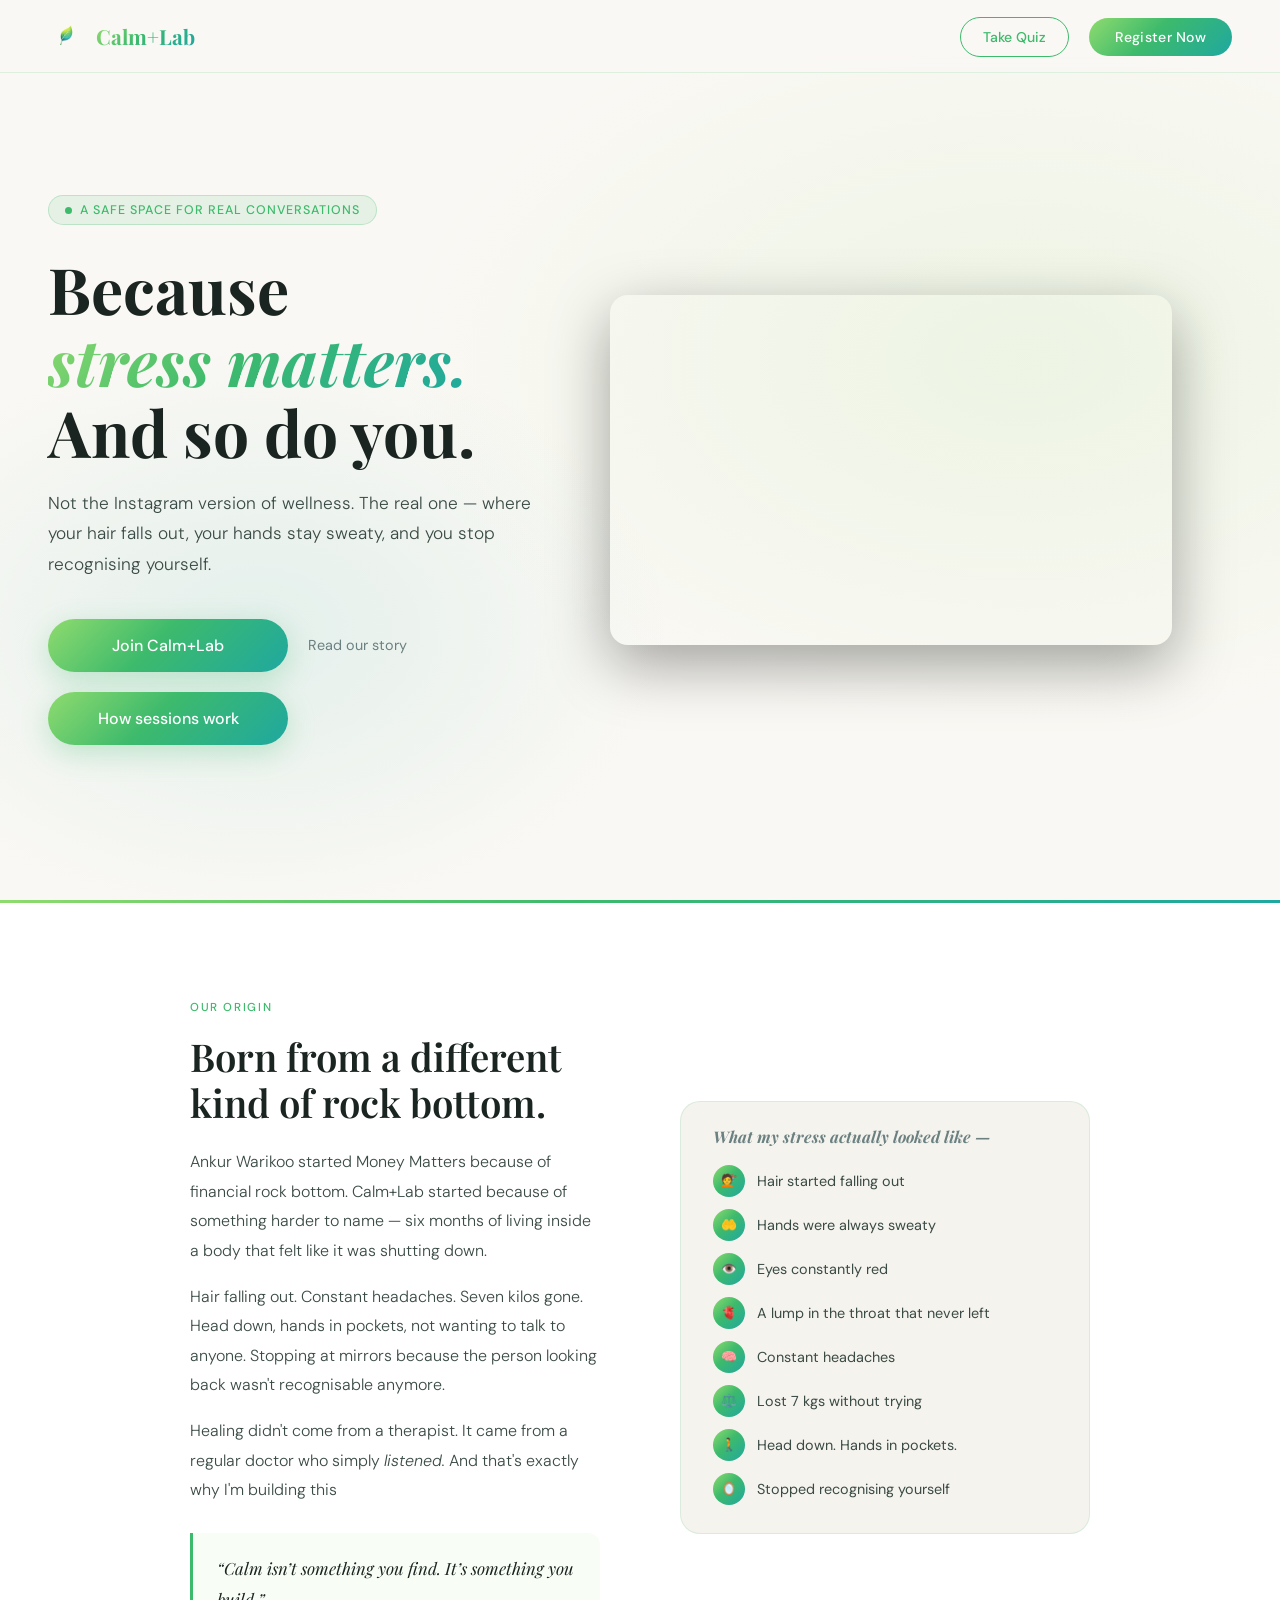
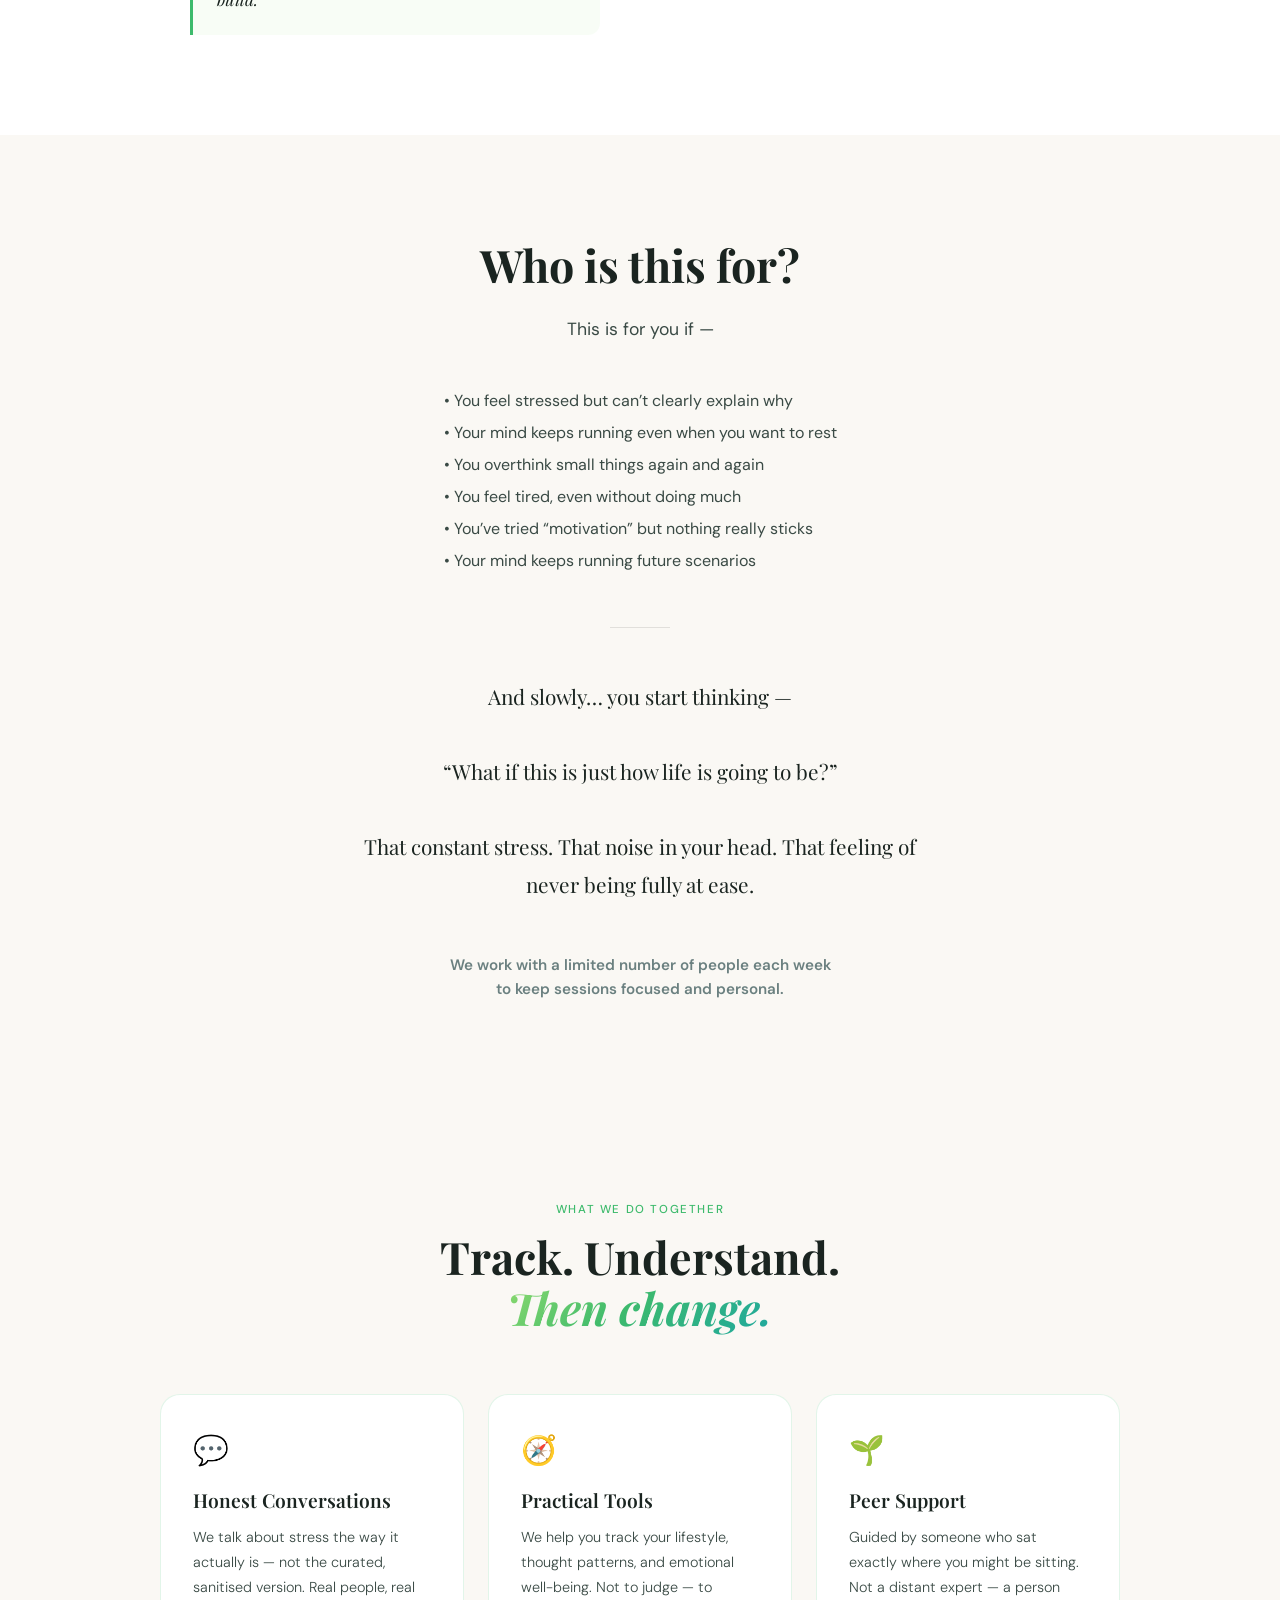
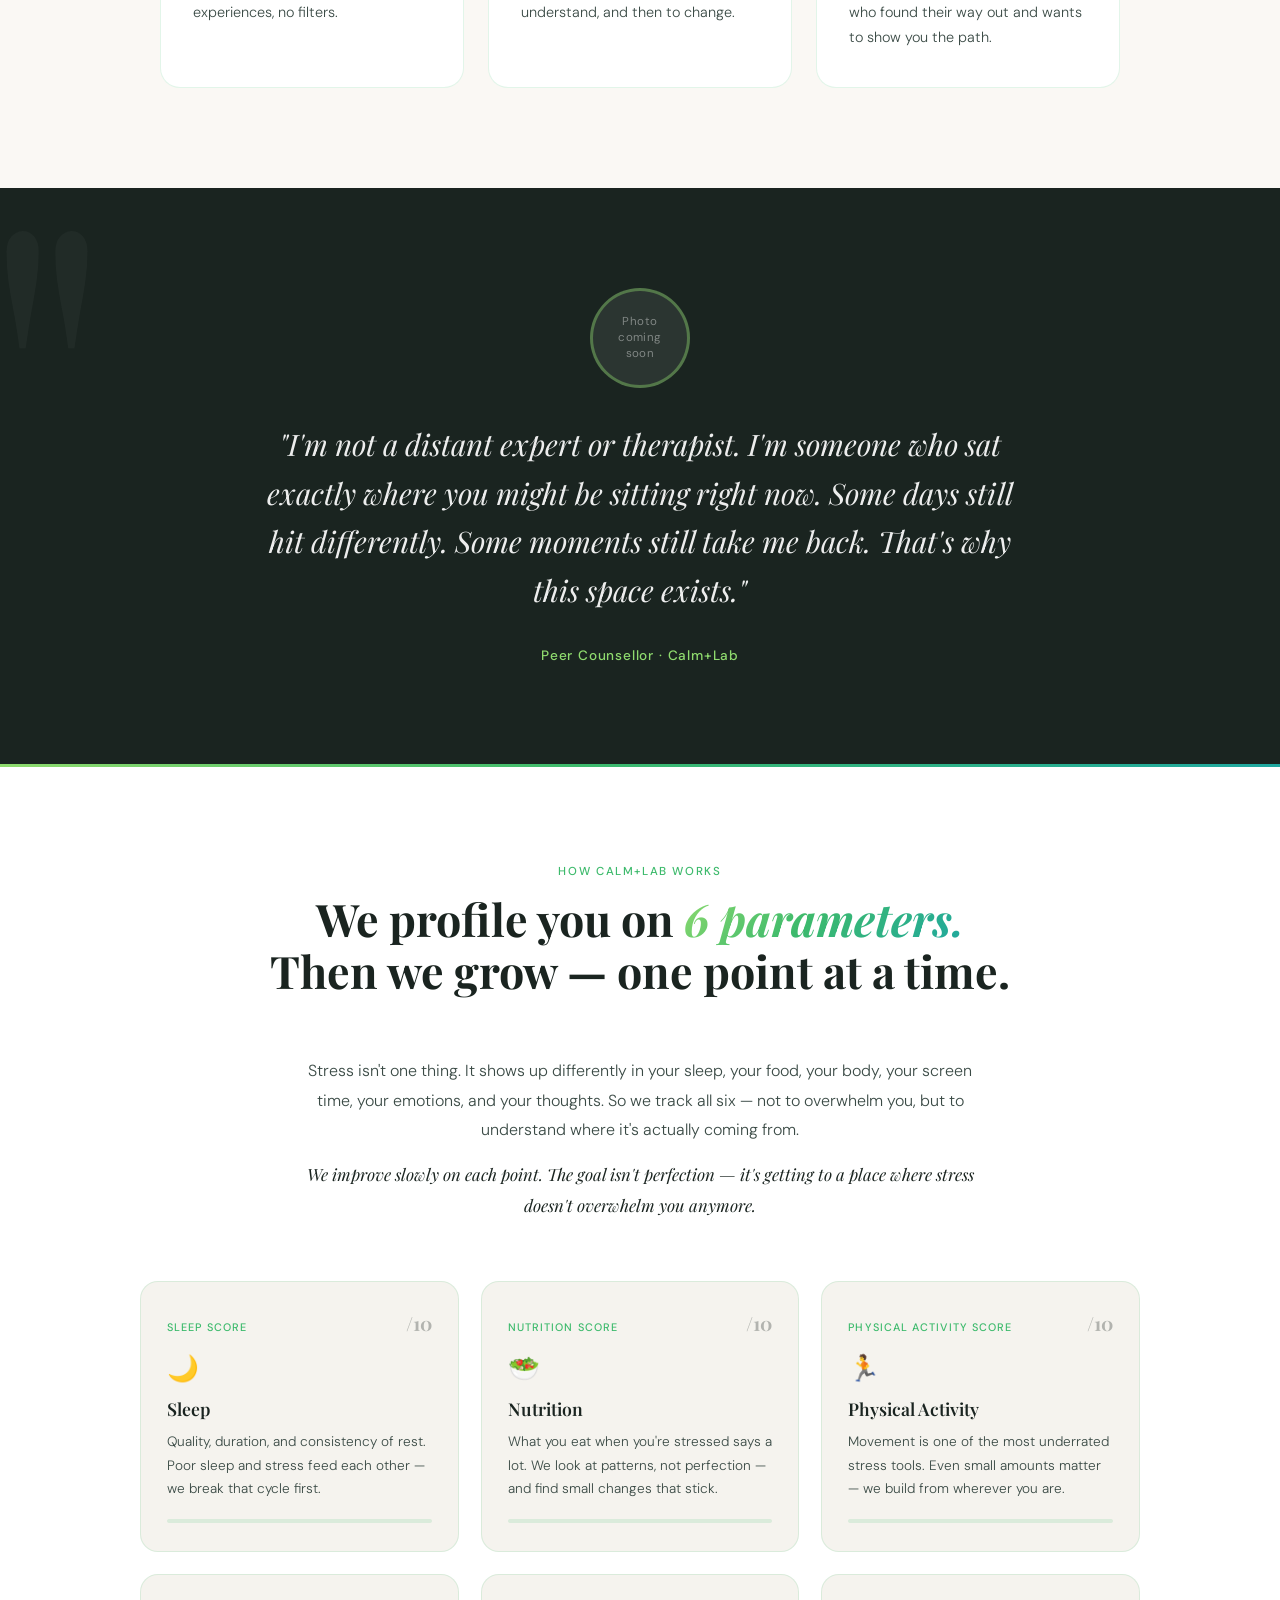
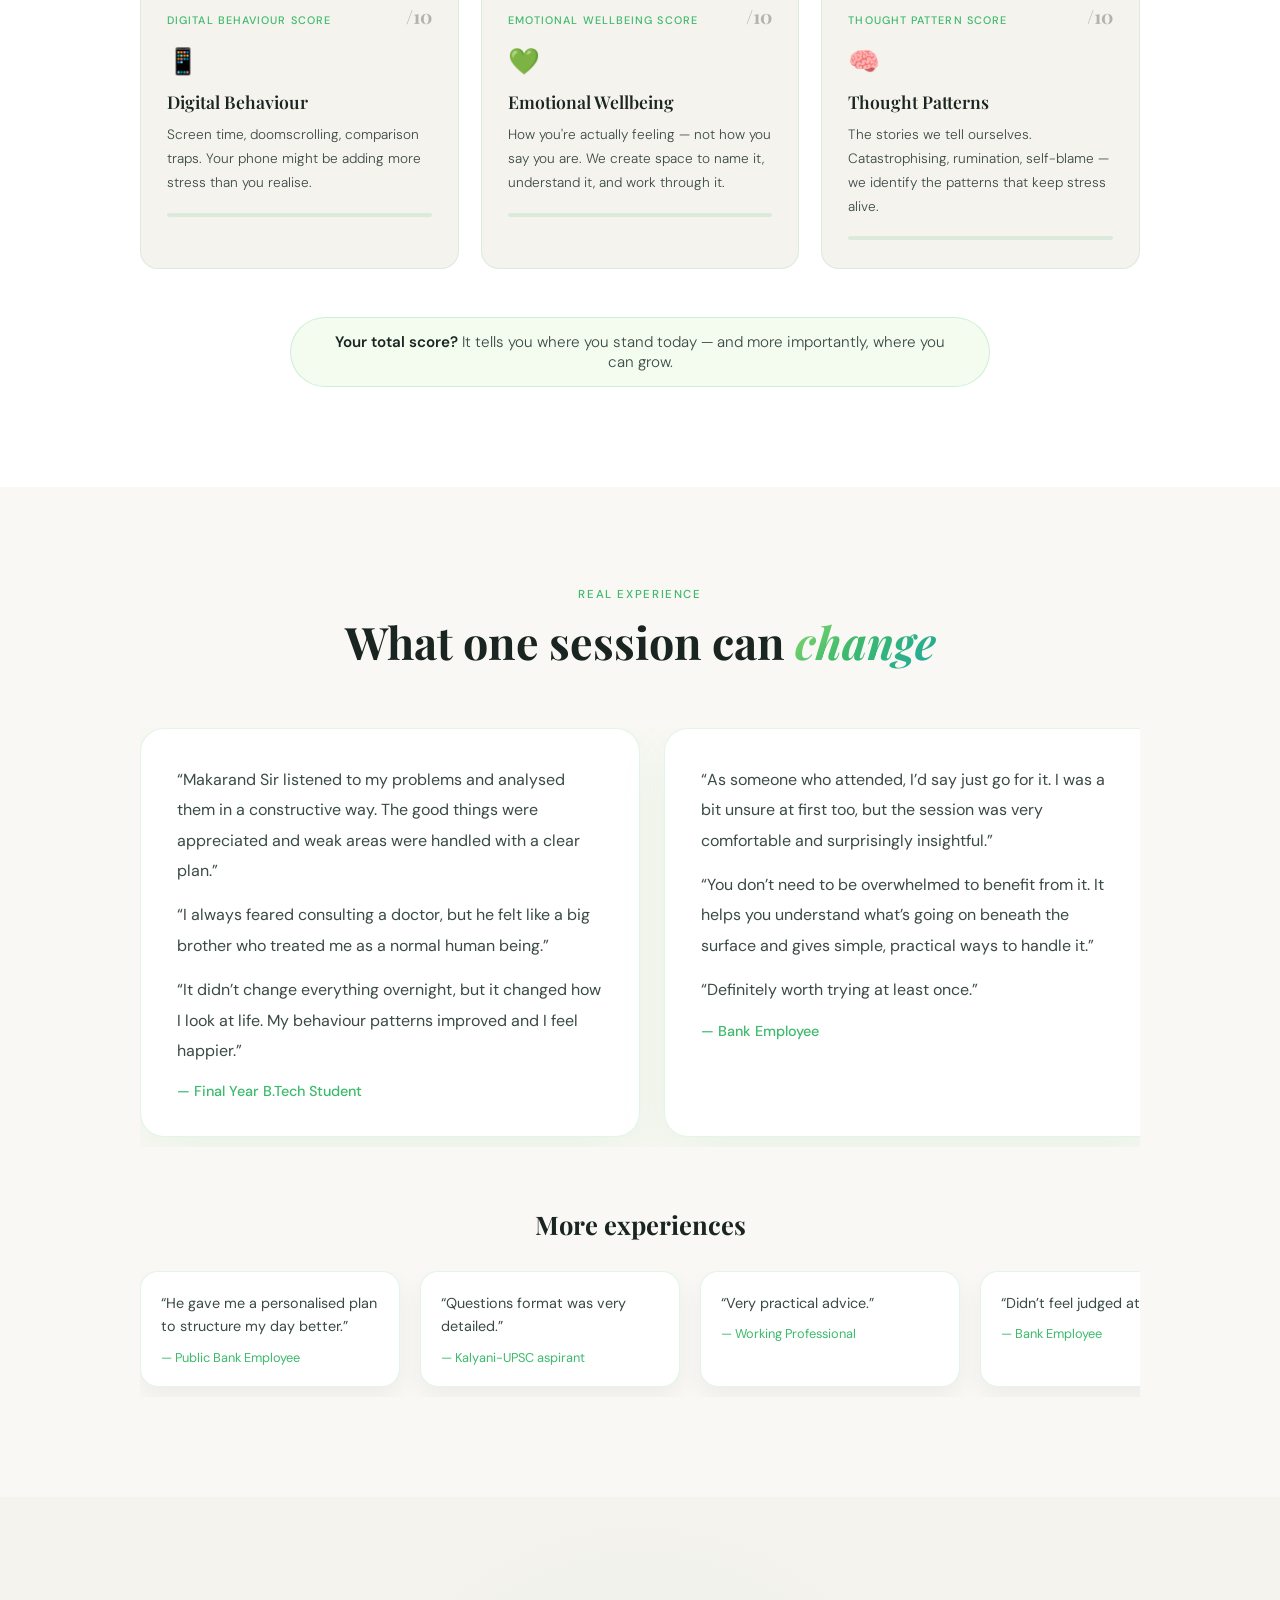
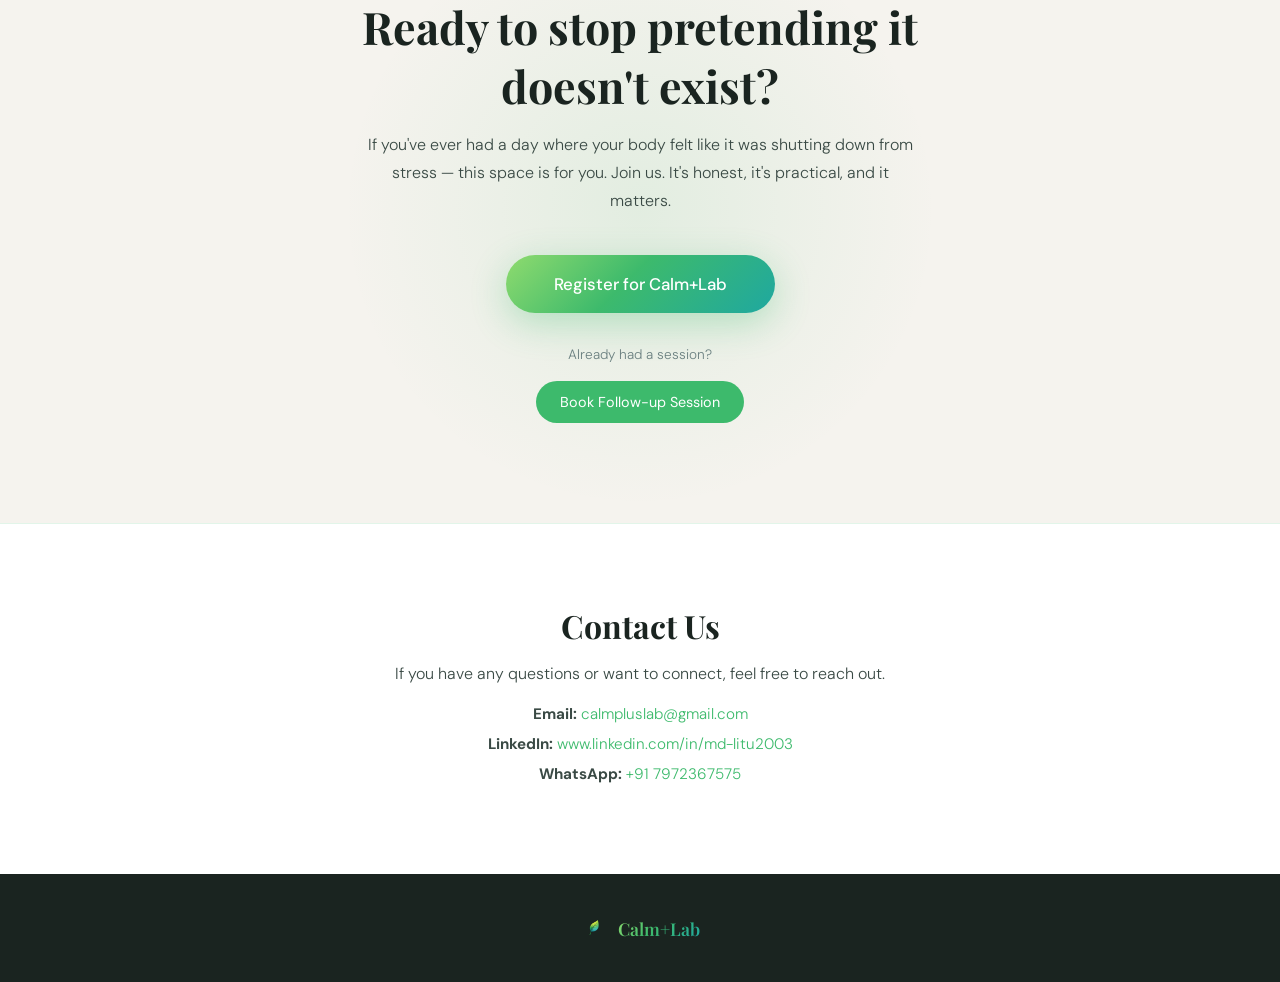
==== index.html @ 79902b3e "Update index.html added new video" ====
<!DOCTYPE html>
<html lang="en">
<head>
<meta charset="UTF-8">
<meta name="viewport" content="width=device-width, initial-scale=1.0">
<title>Calm+Lab</title>
<link href="https://fonts.googleapis.com/css2?family=Playfair+Display:ital,wght@0,400;0,600;0,700;1,400;1,600&family=DM+Sans:wght@300;400;500&display=swap" rel="stylesheet">
<style>
  :root {
    --green-light: #8fdb6e;
    --green-mid: #3dba6c;
    --teal: #1fa8a0;
    --teal-dark: #107a74;
    --leaf-gradient: linear-gradient(135deg, #8fdb6e 0%, #3dba6c 45%, #1fa8a0 100%);
    --cream: #faf8f4;
    --warm-white: #f5f3ee;
    --text-dark: #1a2420;
    --text-body: #3a4a45;
    --text-muted: #6b8080;
    --border: rgba(61,186,108,0.15);
  }

  * { margin: 0; padding: 0; box-sizing: border-box; }

  html { scroll-behavior: smooth; }

  body {
    font-family: 'DM Sans', sans-serif;
    background: var(--cream);
    color: var(--text-dark);
    overflow-x: hidden;
  }

  /* ── NAV ── */
  nav {
    position: fixed; top: 0; left: 0; right: 0; z-index: 100;
    display: flex; align-items: center; justify-content: space-between;
    padding: 18px 48px;
    background: rgba(250,248,244,0.88);
    backdrop-filter: blur(14px);
    border-bottom: 1px solid var(--border);
  }

  .nav-logo {
    display: flex; align-items: center; gap: 12px;
    text-decoration: none;
  }

  .nav-logo img {
    width: 36px; height: 36px; object-fit: contain;
  }

  .nav-logo-text {
    display: flex; flex-direction: column; line-height: 1;
  }

  .nav-logo-text .brand {
    font-family: 'Playfair Display', serif;
    font-size: 1.3rem; font-weight: 700;
    background: var(--leaf-gradient);
    -webkit-background-clip: text;
    -webkit-text-fill-color: transparent;
    background-clip: text;
  }

  .nav-logo-text .sub {
    font-size: 0.62rem; font-weight: 400;
    color: var(--text-muted);
    letter-spacing: 0.12em;
    text-transform: uppercase;
    margin-top: 2px;
  }

  .nav-register {
    background: var(--leaf-gradient);
    color: #fff;
    border: none; cursor: pointer;
    padding: 10px 26px;
    border-radius: 50px;
    font-family: 'DM Sans', sans-serif;
    font-size: 0.88rem; font-weight: 500;
    letter-spacing: 0.02em;
    transition: opacity 0.2s, transform 0.2s;
    text-decoration: none;
  }
  .nav-register:hover { opacity: 0.88; transform: translateY(-1px); }

  /* ── HERO ── */
  .hero {
    min-height: 100vh;
    display: flex; align-items: center;
    padding: 120px 48px 80px;
    position: relative;
    overflow: hidden;
  }

  /* HERO LAYOUT */
.hero {
  display: flex;
  align-items: center;
  justify-content: space-between;
}

/* LEFT SIDE (existing text) */
.hero-content {
  max-width: 640px;
  z-index: 1;
}

/* RIGHT SIDE VIDEO */
.hero-video{
  position: relative;
  z-index: 1;

  width: 620px;      /* increase video size */
  height: 350px;

  margin-right: 60px; /* pushes it slightly left */

  border-radius: 18px;
  overflow: hidden;
  box-shadow: 0 20px 60px rgba(0,0,0,0.35);
}

.hero-video iframe{
  width: 100%;
  height: 100%;
  border: none;
}

  .hero-bg {
    position: absolute; inset: 0; z-index: 0;
    background: radial-gradient(ellipse 70% 60% at 80% 40%, rgba(143,219,110,0.12) 0%, transparent 70%),
                radial-gradient(ellipse 50% 50% at 20% 70%, rgba(31,168,160,0.10) 0%, transparent 65%);
  }

  .hero-leaf-bg {
    position: absolute; right: -60px; top: 50%;
    transform: translateY(-50%);
    width: 520px; height: 520px;
    opacity: 0.07;
    pointer-events: none;
    z-index: 0;
  }

  .hero-content {
    position: relative; z-index: 1;
    max-width: 640px;
  }

  .hero-tag {
    display: inline-flex; align-items: center; gap: 8px;
    background: rgba(61,186,108,0.1);
    border: 1px solid rgba(61,186,108,0.25);
    border-radius: 50px;
    padding: 6px 16px;
    font-size: 0.78rem; font-weight: 500;
    color: var(--green-mid);
    letter-spacing: 0.08em;
    text-transform: uppercase;
    margin-bottom: 28px;
    animation: fadeUp 0.7s ease both;
  }

  .hero-tag-dot {
    width: 7px; height: 7px;
    background: var(--green-mid);
    border-radius: 50%;
    animation: pulse 2s ease infinite;
  }

  @keyframes pulse {
    0%,100% { transform: scale(1); opacity: 1; }
    50% { transform: scale(1.5); opacity: 0.5; }
  }

  .hero h1 {
    font-family: 'Playfair Display', serif;
    font-size: clamp(2.6rem, 5vw, 4rem);
    font-weight: 700;
    line-height: 1.12;
    color: var(--text-dark);
    animation: fadeUp 0.7s 0.1s ease both;
  }

  .hero h1 em {
    font-style: italic;
    background: var(--leaf-gradient);
    -webkit-background-clip: text;
    -webkit-text-fill-color: transparent;
    background-clip: text;
  }

  .hero-sub {
    margin-top: 20px;
    font-size: 1.08rem;
    line-height: 1.75;
    color: var(--text-body);
    font-weight: 300;
    max-width: 520px;
    animation: fadeUp 0.7s 0.2s ease both;
  }

  .hero-actions {
    margin-top: 40px;
    display: flex; align-items: center; gap: 20px;
    flex-wrap: wrap;
    animation: fadeUp 0.7s 0.3s ease both;
  }

  
  .btn-primary {
  background: var(--leaf-gradient);
  color: #fff;
  border: none;
  cursor: pointer;

  padding: 16px 36px;
  border-radius: 50px;

  font-family: 'DM Sans', sans-serif;
  font-size: 1rem;
  font-weight: 500;

  min-width: 240px;   /* 🔥 makes both buttons same size */

  display: inline-flex;
  align-items: center;
  justify-content: center;

  text-decoration: none;

  box-shadow: 0 8px 28px rgba(61,186,108,0.28);
  transition: all 0.25s ease;
}

.btn-primary:hover {
  transform: translateY(-2px);
  box-shadow: 0 12px 32px rgba(61,186,108,0.35);
}

  .btn-ghost {
    color: var(--text-muted);
    font-size: 0.9rem; font-weight: 400;
    display: flex; align-items: center; gap: 6px;
    cursor: pointer; text-decoration: none;
    transition: color 0.2s;
  }
  .btn-ghost:hover { color: var(--green-mid); }
  .btn-ghost svg { width: 16px; height: 16px; }

  @keyframes fadeUp {
    from { opacity: 0; transform: translateY(22px); }
    to   { opacity: 1; transform: translateY(0); }
  }

  /* ── STORY ── */
  .story {
    padding: 100px 48px;
    background: #fff;
    position: relative;
    overflow: hidden;
  }

  .story::before {
    content: '';
    position: absolute; top: 0; left: 0; right: 0;
    height: 3px;
    background: var(--leaf-gradient);
  }

  .story-inner {
    max-width: 900px; margin: 0 auto;
    display: grid; grid-template-columns: 1fr 1fr; gap: 80px;
    align-items: center;
  }

  .story-text .section-label {
    font-size: 0.72rem; font-weight: 500;
    color: var(--green-mid);
    letter-spacing: 0.14em;
    text-transform: uppercase;
    margin-bottom: 18px;
  }

  .story-text h2 {
    font-family: 'Playfair Display', serif;
    font-size: clamp(1.9rem, 3vw, 2.6rem);
    font-weight: 600;
    line-height: 1.2;
    color: var(--text-dark);
    margin-bottom: 22px;
  }

  .story-text p {
    font-size: 1rem; line-height: 1.85;
    color: var(--text-body); font-weight: 300;
    margin-bottom: 16px;
  }

  .story-quote {
    border-left: 3px solid var(--green-mid);
    padding: 20px 24px;
    background: rgba(143,219,110,0.06);
    border-radius: 0 12px 12px 0;
    margin-top: 28px;
  }

  .story-quote p {
    font-family: 'Playfair Display', serif;
    font-style: italic;
    font-size: 1.05rem;
    color: var(--text-dark);
    margin: 0;
  }

  /* ── SYMPTOMS ── */
  .symptoms {
    padding: 24px 32px 28px;
    background: var(--warm-white);
    border-radius: 20px;
    border: 1px solid var(--border);
  }

  .symptoms h3 {
    font-family: 'Playfair Display', serif;
    font-size: 1rem; font-style: italic;
    color: var(--text-muted);
    margin-bottom: 18px;
  }

  .symptom-list {
    display: flex; flex-direction: column; gap: 12px;
  }

  .symptom-item {
    display: flex; align-items: center; gap: 12px;
    font-size: 0.9rem; color: var(--text-body);
    font-weight: 400;
  }

  .symptom-icon {
    width: 32px; height: 32px; border-radius: 50%;
    background: var(--leaf-gradient);
    display: flex; align-items: center; justify-content: center;
    font-size: 0.8rem; flex-shrink: 0;
  }

  /* ── WHAT WE DO ── */
  .what-we-do {
    padding: 100px 48px;
    background: var(--cream);
  }

  .section-header {
    text-align: center; margin-bottom: 60px;
  }

  .section-header .section-label {
    font-size: 0.72rem; font-weight: 500;
    color: var(--green-mid);
    letter-spacing: 0.14em;
    text-transform: uppercase;
    display: block;
    margin-bottom: 14px;
  }

  .section-header h2 {
    font-family: 'Playfair Display', serif;
    font-size: clamp(2rem, 3.5vw, 2.8rem);
    font-weight: 700;
    line-height: 1.15;
    color: var(--text-dark);
  }

  .section-header h2 em {
    font-style: italic;
    background: var(--leaf-gradient);
    -webkit-background-clip: text;
    -webkit-text-fill-color: transparent;
    background-clip: text;
  }

  .cards {
    display: grid; grid-template-columns: repeat(3,1fr); gap: 24px;
    max-width: 960px; margin: 0 auto;
  }

  .card {
    background: #fff;
    border-radius: 20px;
    padding: 36px 32px;
    border: 1px solid var(--border);
    position: relative;
    overflow: hidden;
    transition: transform 0.25s, box-shadow 0.25s;
  }

  .card:hover {
    transform: translateY(-6px);
    box-shadow: 0 20px 50px rgba(61,186,108,0.12);
  }

  .card::after {
    content: '';
    position: absolute; bottom: 0; left: 0; right: 0;
    height: 3px;
    background: var(--leaf-gradient);
    transform: scaleX(0);
    transition: transform 0.3s;
    transform-origin: left;
  }
  .card:hover::after { transform: scaleX(1); }

  .card-icon {
    font-size: 1.8rem; margin-bottom: 18px;
  }

  .card h3 {
    font-family: 'Playfair Display', serif;
    font-size: 1.2rem; font-weight: 600;
    color: var(--text-dark);
    margin-bottom: 12px;
  }

  .card p {
    font-size: 0.9rem; line-height: 1.75;
    color: var(--text-body); font-weight: 300;
  }

  /* ── FROM THE FOUNDER ── */
  .founder {
    padding: 100px 48px;
    background: var(--text-dark);
    color: #fff;
    position: relative;
    overflow: hidden;
  }

  .founder::before {
    content: '"';
    position: absolute;
    font-family: 'Playfair Display', serif;
    font-size: 28rem; line-height: 1;
    color: rgba(255,255,255,0.03);
    top: -40px; left: -20px;
    pointer-events: none;
  }

  .founder-inner {
    max-width: 780px; margin: 0 auto;
    text-align: center; position: relative; z-index: 1;
  }

  /* Placeholder for founder photo */
  .founder-photo-placeholder {
    width: 100px; height: 100px;
    border-radius: 50%;
    background: rgba(255,255,255,0.08);
    border: 3px solid rgba(143,219,110,0.4);
    margin: 0 auto 32px;
    display: flex; align-items: center; justify-content: center;
    font-size: 0.72rem; color: rgba(255,255,255,0.4);
    text-align: center; line-height: 1.4;
    letter-spacing: 0.04em;
  }

  .founder blockquote {
    font-family: 'Playfair Display', serif;
    font-size: clamp(1.3rem, 2.5vw, 1.85rem);
    font-style: italic;
    line-height: 1.65;
    color: rgba(255,255,255,0.92);
    margin-bottom: 32px;
  }

  .founder-name {
    font-size: 0.85rem; font-weight: 500;
    color: var(--green-light);
    letter-spacing: 0.06em;
  }

  .founder-role {
    font-size: 0.78rem; color: rgba(255,255,255,0.45);
    margin-top: 4px;
  }

  

  /* ── REGISTER ── */
  .register {
    padding: 100px 48px;
    background: var(--warm-white);
    text-align: center;
    position: relative;
    overflow: hidden;
  }

  .register-glow {
    position: absolute; top: 50%; left: 50%;
    transform: translate(-50%,-50%);
    width: 600px; height: 600px;
    border-radius: 50%;
    background: radial-gradient(ellipse, rgba(61,186,108,0.10) 0%, transparent 70%);
    pointer-events: none;
  }

  .register-inner {
    position: relative; z-index: 1;
    max-width: 560px; margin: 0 auto;
  }

  .register h2 {
    font-family: 'Playfair Display', serif;
    font-size: clamp(2rem, 3.5vw, 2.8rem);
    font-weight: 700;
    color: var(--text-dark);
    margin-bottom: 16px;
  }

  .register p {
    font-size: 1rem; color: var(--text-body);
    font-weight: 300; line-height: 1.75;
    margin-bottom: 40px;
  }

  .register-btn {
    display: inline-flex; align-items: center; gap: 10px;
    background: var(--leaf-gradient);
    color: #fff; border: none; cursor: pointer;
    padding: 18px 48px; border-radius: 50px;
    font-family: 'DM Sans', sans-serif;
    font-size: 1.05rem; font-weight: 500;
    box-shadow: 0 10px 36px rgba(61,186,108,0.32);
    transition: all 0.25s;
    text-decoration: none;
  }
  .register-btn:hover { transform: translateY(-3px); box-shadow: 0 18px 48px rgba(61,186,108,0.42); }

  .register-note {
    margin-top: 20px;
    font-size: 0.8rem; color: var(--text-muted);
  }

  /* ── FOOTER ── */
  footer {
    padding: 40px 48px;
    background: var(--text-dark);
    display: flex; align-items: center; justify-content: center;
    flex-wrap: wrap; gap: 16px;
  }

  .footer-logo {
    display: flex; align-items: center; gap: 10px;
  }

  .footer-logo img { width: 28px; height: 28px; object-fit: contain; }

  .footer-logo-text {
    font-family: 'Playfair Display', serif;
    font-size: 1.1rem; font-weight: 600;
    background: var(--leaf-gradient);
    -webkit-background-clip: text;
    -webkit-text-fill-color: transparent;
    background-clip: text;
  }

  footer p {
    font-size: 0.8rem; color: rgba(255,255,255,0.35);
  }

  /* ── SCROLL REVEAL ── */
  .reveal {
    opacity: 0; transform: translateY(30px);
    transition: opacity 0.7s ease, transform 0.7s ease;
  }
  .reveal.visible { opacity: 1; transform: translateY(0); }


  /* ── SIX PARAMETERS ── */
  .six-params {
    padding: 100px 48px;
    background: #fff;
    position: relative;
  }

  .six-params::before {
    content: '';
    position: absolute; top: 0; left: 0; right: 0;
    height: 3px;
    background: var(--leaf-gradient);
  }

  .params-intro {
    max-width: 700px; margin: 0 auto 60px;
    text-align: center;
  }

  .params-intro p {
    font-size: 1rem; line-height: 1.85;
    color: var(--text-body); font-weight: 300;
    margin-bottom: 14px;
  }

  .params-promise {
    font-family: 'Playfair Display', serif;
    font-style: italic;
    font-size: 1.05rem !important;
    color: var(--text-dark) !important;
    font-weight: 400 !important;
  }

  .params-grid {
    display: grid;
    grid-template-columns: repeat(3, 1fr);
    gap: 22px;
    max-width: 1000px; margin: 0 auto 48px;
  }

  .param-card {
    background: var(--warm-white);
    border-radius: 18px;
    padding: 28px 26px;
    border: 1px solid var(--border);
    position: relative;
    overflow: hidden;
    transition: transform 0.25s, box-shadow 0.25s;
    transition-delay: calc(var(--i) * 0.08s);
  }

  .param-card:hover {
    transform: translateY(-5px);
    box-shadow: 0 16px 44px rgba(61,186,108,0.13);
  }

  .param-score {
    display: flex; align-items: baseline; justify-content: space-between;
    margin-bottom: 16px;
  }

  .score-label {
    font-size: 0.68rem; font-weight: 500;
    color: var(--green-mid);
    letter-spacing: 0.1em;
    text-transform: uppercase;
  }

  .score-value {
    font-family: 'Playfair Display', serif;
    font-size: 1.2rem; font-weight: 700;
    color: var(--text-dark);
    opacity: 0.3;
  }

  .param-icon {
    font-size: 1.6rem; margin-bottom: 12px;
  }

  .param-card h3 {
    font-family: 'Playfair Display', serif;
    font-size: 1.1rem; font-weight: 600;
    color: var(--text-dark);
    margin-bottom: 10px;
  }

  .param-card p {
    font-size: 0.85rem; line-height: 1.75;
    color: var(--text-body); font-weight: 300;
    margin-bottom: 18px;
  }

  .param-bar {
    height: 4px;
    background: rgba(61,186,108,0.15);
    border-radius: 4px;
    overflow: hidden;
  }

  .param-fill {
    height: 100%;
    width: var(--fill);
    background: var(--leaf-gradient);
    border-radius: 4px;
    transition: width 1s ease;
  }

  .params-cta {
    max-width: 700px; margin: 0 auto;
    text-align: center;
  }

  .params-cta-text {
    display: inline-block;
    background: rgba(143,219,110,0.1);
    border: 1px solid rgba(61,186,108,0.2);
    border-radius: 50px;
    padding: 14px 32px;
    font-size: 0.95rem;
    color: var(--text-body);
    font-weight: 300;
  }

  .params-cta-text strong {
    color: var(--text-dark);
    font-weight: 600;
  }

  @media (max-width: 768px) {
    .six-params { padding: 70px 24px; }
    .params-grid { grid-template-columns: 1fr; }
  }

  /* ── RESPONSIVE ── */
  @media (max-width: 768px) {
    nav { padding: 16px 24px; }
    .hero { padding: 110px 24px 70px; }
    .story { padding: 70px 24px; }
    .story-inner { grid-template-columns: 1fr; gap: 40px; }
    .what-we-do { padding: 70px 24px; }
    .cards { grid-template-columns: 1fr; }
    .founder { padding: 70px 24px; }
    .register { padding: 70px 24px; }
    footer { padding: 32px 24px; flex-direction: column; text-align: center; }
  }

  /* ── CONTACT ── */
.contact {
  padding: 80px 48px;
  background: #fff;
  text-align: center;
  border-top: 1px solid var(--border);
}

.contact-inner {
  max-width: 600px;
  margin: 0 auto;
}

.contact h2 {
  font-family: 'Playfair Display', serif;
  font-size: 2rem;
  margin-bottom: 16px;
}

.contact p {
  color: var(--text-body);
  font-weight: 300;
  margin-bottom: 20px;
}

.contact-details p {
  margin: 10px 0;
  font-size: 0.95rem;
}

.contact-details a {
  color: var(--green-mid);
  text-decoration: none;
}

.contact-details a:hover {
  text-decoration: underline;
}
</style>
</head>
<body>

<!-- NAV -->
<nav>
  <a href="#" class="nav-logo">
    <img src="[data-uri]" alt="Calm+Lab leaf logo">
    <div class="nav-logo-text">
      <span class="brand">Calm+Lab</span>
    </div>
    </a>
     <div class="nav-actions">
    <a href="quiz.html" class="nav-quiz">Take Quiz</a>

   <a href="https://forms.gle/Rzusw9EZgvXhvq6D9" target="_blank" class="nav-register">
   Register Now
   </a>
     </div>
</nav>

<!-- HERO -->
<section class="hero">
  <div class="hero-bg"></div>

  <svg class="hero-leaf-bg" viewBox="0 0 200 280" xmlns="http://www.w3.org/2000/svg">
    ...
  </svg>

  <!-- LEFT CONTENT (UNCHANGED) -->
  <div class="hero-content">
    <div class="hero-tag">
      <div class="hero-tag-dot"></div>
      A safe space for real conversations
    </div>

    <h1>
      Because<br><em>stress matters.</em><br>And so do you.
    </h1>

    <p class="hero-sub">
      Not the Instagram version of wellness. The real one — where your hair falls out, your hands stay sweaty, and you stop recognising yourself.
    </p>

    <div class="hero-actions">
      <a href="#register" class="btn-primary">Join Calm+Lab</a>
      <a href="#story" class="btn-ghost">Read our story</a>
      <a href="sessions.html" target="_blank" class="btn-primary">How sessions work</a>
    </div>
  </div>

  <!-- RIGHT SIDE YOUTUBE VIDEO -->
  <div class="hero-video">
    <iframe 
      src="https://www.youtube.com/embed/9Ov7OYyxato"
      title="Calm Lab Intro"
      allowfullscreen>
    </iframe>
  </div>

</section>


</section>

<!-- STORY -->
<section class="story" id="story">
  <div class="story-inner">
    <div class="story-text reveal">
      <div class="section-label">Our Origin</div>
      <h2>Born from a different kind of rock bottom.</h2>
      <p>
        Ankur Warikoo started Money Matters because of financial rock bottom.
        Calm+Lab started because of something harder to name — six months of living inside a body that felt like it was shutting down.
      </p>
      <p>
        Hair falling out. Constant headaches. Seven kilos gone. Head down, hands in pockets, not wanting to talk to anyone. Stopping at mirrors because the person looking back wasn't recognisable anymore.
      </p>
      <p>
        Healing didn't come from a therapist. It came from a regular doctor who simply <em>listened.</em>
        And that's exactly why I'm building this
      </p>
      <div class="story-quote">
        <p>“Calm isn’t something you find. It’s something you build.”</p>
      </div>
    </div>

    <div class="symptoms reveal">
      <h3>What my stress actually looked like —</h3>
      <div class="symptom-list">
        <div class="symptom-item">
          <div class="symptom-icon">💇</div>
          Hair started falling out
        </div>
        <div class="symptom-item">
          <div class="symptom-icon">🤲</div>
          Hands were always sweaty
        </div>
        <div class="symptom-item">
          <div class="symptom-icon">👁️</div>
          Eyes constantly red
        </div>
        <div class="symptom-item">
          <div class="symptom-icon">🫀</div>
          A lump in the throat that never left
        </div>
        <div class="symptom-item">
          <div class="symptom-icon">🧠</div>
          Constant headaches
        </div>
        <div class="symptom-item">
          <div class="symptom-icon">⚖️</div>
          Lost 7 kgs without trying
        </div>
        <div class="symptom-item">
          <div class="symptom-icon">🚶</div>
          Head down. Hands in pockets.
        </div>
        <div class="symptom-item">
          <div class="symptom-icon">🪞</div>
          Stopped recognising yourself
        </div>
      </div>
    </div>
  </div>
</section>

<section style="background:#faf8f4; padding:100px 20px; text-align:center;">

  <div style="max-width:700px; margin:0 auto;">

    <!-- Heading -->
    <h2 style="
      font-family:'Playfair Display', serif;
      font-size:2.8rem;
      color:#1a2420;
      margin-bottom:20px;
    ">
      Who is this for?
    </h2>

    <!-- Subheading -->
    <p style="
      font-size:1.1rem;
      color:#3a4a45;
      line-height:1.8;
      margin-bottom:40px;
    ">
      This is for you if —
    </p>

    <!-- Centered bullet block -->
    <div style="
      max-width:500px;
      margin:0 auto;
      text-align:left;
      display:inline-block;
      font-size:1rem;
      color:#3a4a45;
      line-height:2;
    ">
      • You feel stressed but can’t clearly explain why <br>
      • Your mind keeps running even when you want to rest <br>
      • You overthink small things again and again <br>
      • You feel tired, even without doing much <br>
      • You’ve tried “motivation” but nothing really sticks <br>
      • Your mind keeps running future scenarios
    </div>

    <!-- Divider -->
    <div style="
      width:60px;
      height:1px;
      background:rgba(0,0,0,0.1);
      margin:50px auto;
    "></div>

    <!-- Future scenario -->
    <p style="
      font-family:'Playfair Display', serif;
      font-size:1.3rem;
      color:#1a2420;
      line-height:1.8;
      max-width:600px;
      margin:0 auto;
    ">
      And slowly… you start thinking —
      <br><br>
      “What if this is just how life is going to be?”
      <br><br>
      That constant stress. That noise in your head.  
      That feeling of never being fully at ease.
    </p>
     <!-- Scarcity line -->
    <p style="
      margin-top:50px;
      font-size:0.95rem;
      color:#6b8080;
      line-height:1.6;
      font-weight:600;
    ">
      We work with a limited number of people each week<br>
      to keep sessions focused and personal.
    </p>
  </div>
</section>


<!-- WHAT WE DO -->
<section class="what-we-do" id="what-we-do">
  <div class="section-header reveal">
    <span class="section-label">What we do together</span>
    <h2>Track. Understand.<br><em>Then change.</em></h2>
  </div>

  <div class="cards">
    <div class="card reveal">
      <div class="card-icon">💬</div>
      <h3>Honest Conversations</h3>
      <p>We talk about stress the way it actually is — not the curated, sanitised version. Real people, real experiences, no filters.</p>
    </div>
    <div class="card reveal">
      <div class="card-icon">🧭</div>
      <h3>Practical Tools</h3>
      <p>We help you track your lifestyle, thought patterns, and emotional well-being. Not to judge — to understand, and then to change.</p>
    </div>
    <div class="card reveal">
      <div class="card-icon">🌱</div>
      <h3>Peer Support</h3>
      <p>Guided by someone who sat exactly where you might be sitting. Not a distant expert — a person who found their way out and wants to show you the path.</p>
    </div>
  </div>
</section>

<!-- FOUNDER -->
<section class="founder">
  <div class="founder-inner reveal">

    <!-- Photo placeholder — swap <div> for <img> once photo is ready -->
    <div class="founder-photo-placeholder">
      Photo<br>coming<br>soon
    </div>

    <blockquote>
      "I'm not a distant expert or therapist. I'm someone who sat exactly where you might be sitting right now. Some days still hit differently. Some moments still take me back. That's why this space exists."
    </blockquote>

    <div class="founder-name">Peer Counsellor · Calm+Lab</div>
  </div>
</section>


<!-- SIX PARAMETERS -->
<section class="six-params">
  <div class="section-header reveal">
    <span class="section-label">How Calm+Lab works</span>
    <h2>We profile you on <em>6 parameters.</em><br>Then we grow — one point at a time.</h2>
  </div>

  <div class="params-intro reveal">
    <p>Stress isn't one thing. It shows up differently in your sleep, your food, your body, your screen time, your emotions, and your thoughts. So we track all six — not to overwhelm you, but to understand where it's actually coming from.</p>
    <p class="params-promise">We improve slowly on each point. The goal isn't perfection — it's getting to a place where stress doesn't overwhelm you anymore.</p>
  </div>

  <div class="params-grid">
    <div class="param-card reveal" style="--i:0">
      <div class="param-score">
        <span class="score-label">Sleep Score</span>
        <span class="score-value">/10</span>
      </div>
      <div class="param-icon">🌙</div>
      <h3>Sleep</h3>
      <p>Quality, duration, and consistency of rest. Poor sleep and stress feed each other — we break that cycle first.</p>
      <div class="param-bar"><div class="param-fill" style="--fill: 0%"></div></div>
    </div>

    <div class="param-card reveal" style="--i:1">
      <div class="param-score">
        <span class="score-label">Nutrition Score</span>
        <span class="score-value">/10</span>
      </div>
      <div class="param-icon">🥗</div>
      <h3>Nutrition</h3>
      <p>What you eat when you're stressed says a lot. We look at patterns, not perfection — and find small changes that stick.</p>
      <div class="param-bar"><div class="param-fill" style="--fill: 0%"></div></div>
    </div>

    <div class="param-card reveal" style="--i:2">
      <div class="param-score">
        <span class="score-label">Physical Activity Score</span>
        <span class="score-value">/10</span>
      </div>
      <div class="param-icon">🏃</div>
      <h3>Physical Activity</h3>
      <p>Movement is one of the most underrated stress tools. Even small amounts matter — we build from wherever you are.</p>
      <div class="param-bar"><div class="param-fill" style="--fill: 0%"></div></div>
    </div>

    <div class="param-card reveal" style="--i:3">
      <div class="param-score">
        <span class="score-label">Digital Behaviour Score</span>
        <span class="score-value">/10</span>
      </div>
      <div class="param-icon">📱</div>
      <h3>Digital Behaviour</h3>
      <p>Screen time, doomscrolling, comparison traps. Your phone might be adding more stress than you realise.</p>
      <div class="param-bar"><div class="param-fill" style="--fill: 0%"></div></div>
    </div>

    <div class="param-card reveal" style="--i:4">
      <div class="param-score">
        <span class="score-label">Emotional Wellbeing Score</span>
        <span class="score-value">/10</span>
      </div>
      <div class="param-icon">💚</div>
      <h3>Emotional Wellbeing</h3>
      <p>How you're actually feeling — not how you say you are. We create space to name it, understand it, and work through it.</p>
      <div class="param-bar"><div class="param-fill" style="--fill: 0%"></div></div>
    </div>

    <div class="param-card reveal" style="--i:5">
      <div class="param-score">
        <span class="score-label">Thought Pattern Score</span>
        <span class="score-value">/10</span>
      </div>
      <div class="param-icon">🧠</div>
      <h3>Thought Patterns</h3>
      <p>The stories we tell ourselves. Catastrophising, rumination, self-blame — we identify the patterns that keep stress alive.</p>
      <div class="param-bar"><div class="param-fill" style="--fill: 0%"></div></div>
    </div>
  </div>

  <div class="params-cta reveal">
    <div class="params-cta-text">
      <strong>Your total score?</strong> It tells you where you stand today — and more importantly, where you can grow.
    </div>
  </div>
</section>

   <!-- ── TESTIMONIAL SECTION START ── -->
<section class="testimonial">

  <style>
    .testimonial {
      padding: 100px 48px;
      background: var(--cream);
    }

    .testimonial-inner {
      max-width: 1000px;
      margin: 0 auto;
    }

    /* ===== BIG SCROLL (MAIN TESTIMONIALS) ===== */
    .main-scroll {
      display: flex;
      gap: 24px;
      overflow-x: auto;
      scroll-behavior: smooth;
      padding-bottom: 10px;
      margin-bottom: 60px;
    }

    .main-scroll::-webkit-scrollbar {
      height: 6px;
    }

    .main-scroll::-webkit-scrollbar-thumb {
      background: rgba(61,186,108,0.4);
      border-radius: 10px;
    }

    .testimonial-card {
      min-width: 500px;
      max-width: 500px;
      flex: 0 0 auto;
      background: #fff;
      border-radius: 24px;
      padding: 36px;
      border: 1px solid var(--border);
      box-shadow: 0 20px 50px rgba(61,186,108,0.08);
    }

    .testimonial-card p {
      font-size: 1rem;
      line-height: 1.9;
      color: var(--text-body);
      margin-bottom: 14px;
    }

    .testimonial-author {
      margin-top: 16px;
      font-size: 0.9rem;
      color: var(--green-mid);
      font-weight: 500;
    }

    /* ===== SMALL SCROLL (MORE EXPERIENCES) ===== */
    .scroll-title {
      text-align: center;
      margin-bottom: 30px;
    }

    .scroll-title h3 {
      font-family: 'Playfair Display', serif;
      font-size: 1.6rem;
      color: var(--text-dark);
    }

    .scroll-container {
      display: flex;
      gap: 20px;
      overflow-x: auto;
      scroll-behavior: smooth;
      padding-bottom: 10px;
    }

    .scroll-card {
      min-width: 260px;
      max-width: 260px;
      flex: 0 0 auto;
      background: #fff;
      border-radius: 18px;
      padding: 20px;
      border: 1px solid var(--border);
      box-shadow: 0 10px 25px rgba(0,0,0,0.05);
    }

    .scroll-card p {
      font-size: 0.9rem;
      line-height: 1.6;
      color: var(--text-body);
    }

    .scroll-card span {
      display: block;
      margin-top: 10px;
      font-size: 0.8rem;
      color: var(--green-mid);
    }

    @media (max-width: 768px) {
      .testimonial {
        padding: 70px 24px;
      }
      .testimonial-card {
        min-width: 85%;
      }
    }
    
    .nav-quiz {
     margin-right: 16px;
     padding: 10px 22px;
     border-radius: 50px;
     border: 1px solid var(--green-mid);
     color: var(--green-mid);
     text-decoration: none;
     font-size: 0.88rem;
     font-weight: 500;
     transition: all 0.2s;
    }

.nav-quiz:hover {
  background: var(--green-mid);
  color: white;
}
  </style>

  <div class="testimonial-inner reveal">

    <!-- HEADER -->
    <div class="section-header">
      <span class="section-label">REAL EXPERIENCE</span>
      <h2>What one session can <em>change</em></h2>
    </div>

    <!-- ===== MAIN HORIZONTAL SCROLL ===== -->
    <div class="main-scroll">

      <!-- BTECH STUDENT -->
      <div class="testimonial-card">
        <p>
          “Makarand Sir listened to my problems and analysed them in a constructive way. 
          The good things were appreciated and weak areas were handled with a clear plan.”
        </p>

        <p>
          “I always feared consulting a doctor, but he felt like a big brother who treated me 
          as a normal human being.”
        </p>

        <p>
          “It didn’t change everything overnight, but it changed how I look at life. 
          My behaviour patterns improved and I feel happier.”
        </p>

        <div class="testimonial-author">
          — Final Year B.Tech Student
        </div>
      </div>

      <!-- NEW TESTIMONIAL -->
      <div class="testimonial-card">
        <p>
          “As someone who attended, I’d say just go for it. I was a bit unsure at first too, 
          but the session was very comfortable and surprisingly insightful.”
        </p>

        <p>
          “You don’t need to be overwhelmed to benefit from it. It helps you understand 
          what’s going on beneath the surface and gives simple, practical ways to handle it.”
        </p>

        <p>
          “Definitely worth trying at least once.”
        </p>

        <div class="testimonial-author">
          — Bank Employee
        </div>
      </div>

      <!-- STRESS SESSION -->
      <div class="testimonial-card">
        <p>
          “The stress management session was refreshingly interactive. The instructor asked 
          questions across six life areas and provided a short personalized report.”
        </p>

        <p>
          “It identified stress triggers and gave practical solutions. It was simple, insightful, 
          and helped me understand my stress much better in a short time.”
        </p>

        <div class="testimonial-author">
          — Bank Employee
        </div>
      </div>

    </div>

    <!-- ===== MORE EXPERIENCES (UNCHANGED) ===== -->
    <div class="scroll-title">
      <h3>More experiences</h3>
    </div>

    <div class="scroll-container">

      <div class="scroll-card">
        <p>“He gave me a personalised plan to structure my day better.”</p>
        <span>— Public Bank Employee</span>
      </div>

      <div class="scroll-card">
        <p>“Questions format was very detailed.”</p>
        <span>— Kalyani-UPSC aspirant </span>
      </div>

      <div class="scroll-card">
        <p>“Very practical advice.”</p>
        <span>— Working Professional</span>
      </div>

      <div class="scroll-card">
        <p>“Didn’t feel judged at all.”</p>
        <span>— Bank Employee</span>
      </div>

    </div>

  </div>

</section>
<!-- ── TESTIMONIAL SECTION END ── -->

<!-- REGISTER -->
<section class="register" id="register">
  <div class="register-glow"></div>
  <div class="register-inner reveal">
    <h2>Ready to stop pretending it doesn't exist?</h2>
    <p>
      If you've ever had a day where your body felt like it was shutting down from stress — this space is for you. Join us. It's honest, it's practical, and it matters.
    </p>
    <!-- 🔗 REPLACE href="#" with your Google Form link -->
    <a href="https://forms.gle/Rzusw9EZgvXhvq6D9" class="register-btn" target="_blank">
     Register for Calm+Lab 
    </a>
    <div style="text-align:center; margin-top:30px;">

  <p style="color:#6b8080; font-size:0.85rem; margin-bottom:10px;">
    Already had a session?
  </p>

  <a href="https://forms.gle/mYuvkQbKpc5mt2Pu9" 
     target="_blank"
     style="display:inline-block; padding:12px 24px; margin-top:5px;
     background:#3dba6c; color:white; border-radius:30px; text-decoration:none; font-size:0.9rem;">
    Book Follow-up Session
  </a>

</div>
  </div>
</section>

    

<!-- ── CONTACT ── -->
<section class="contact">
  <div class="contact-inner">
    <h2>Contact Us</h2>
    <p>If you have any questions or want to connect, feel free to reach out.</p>

    <div class="contact-details">
      <p><strong>Email:</strong> 
        <a href="mailto:calmpluslab@gmail.com">calmpluslab@gmail.com</a>
      </p>

      <p><strong>LinkedIn:</strong> 
        <a href="https://www.linkedin.com/in/md-litu2003" target="_blank">
          www.linkedin.com/in/md-litu2003
        </a>
      </p>

      <p><strong>WhatsApp:</strong> 
        <a href="https://wa.me/917972367575" target="_blank">
          +91 7972367575
        </a>
      </p>
    </div>
  </div>
</section>

<!-- FOOTER -->
<footer>
  <div class="footer-logo">
    <img src="[data-uri]" alt="Calm+Lab">
    <span class="footer-logo-text">Calm+Lab</span>
  </div>

</footer>

<script>
  // Scroll reveal
  const reveals = document.querySelectorAll('.reveal');
  const observer = new IntersectionObserver((entries) => {
    entries.forEach(e => {
      if (e.isIntersecting) {
        e.target.classList.add('visible');
        observer.unobserve(e.target);
      }
    });
  }, { threshold: 0.12 });
  reveals.forEach(el => observer.observe(el));

  // Stagger cards
  document.querySelectorAll('.card').forEach((c, i) => {
    c.style.transitionDelay = `${i * 0.1}s`;
  });
</script>
</body>
</html>
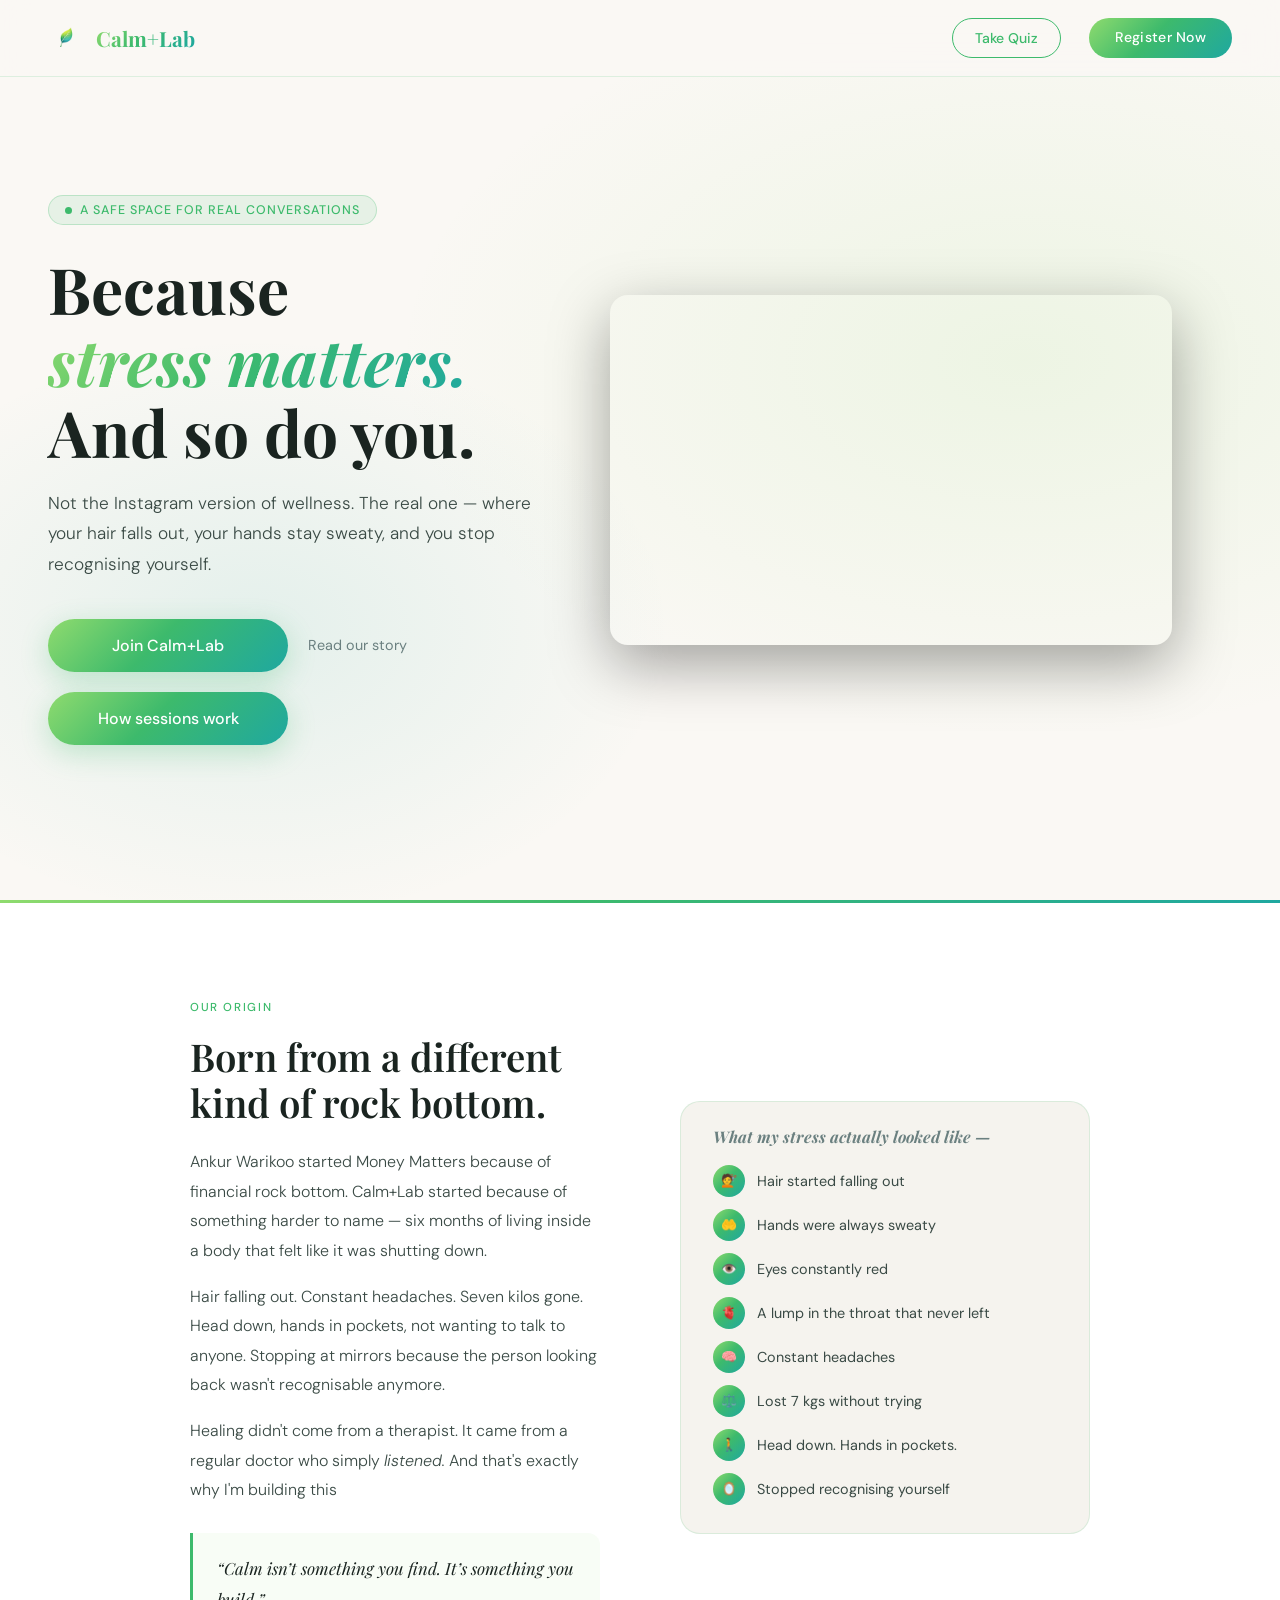
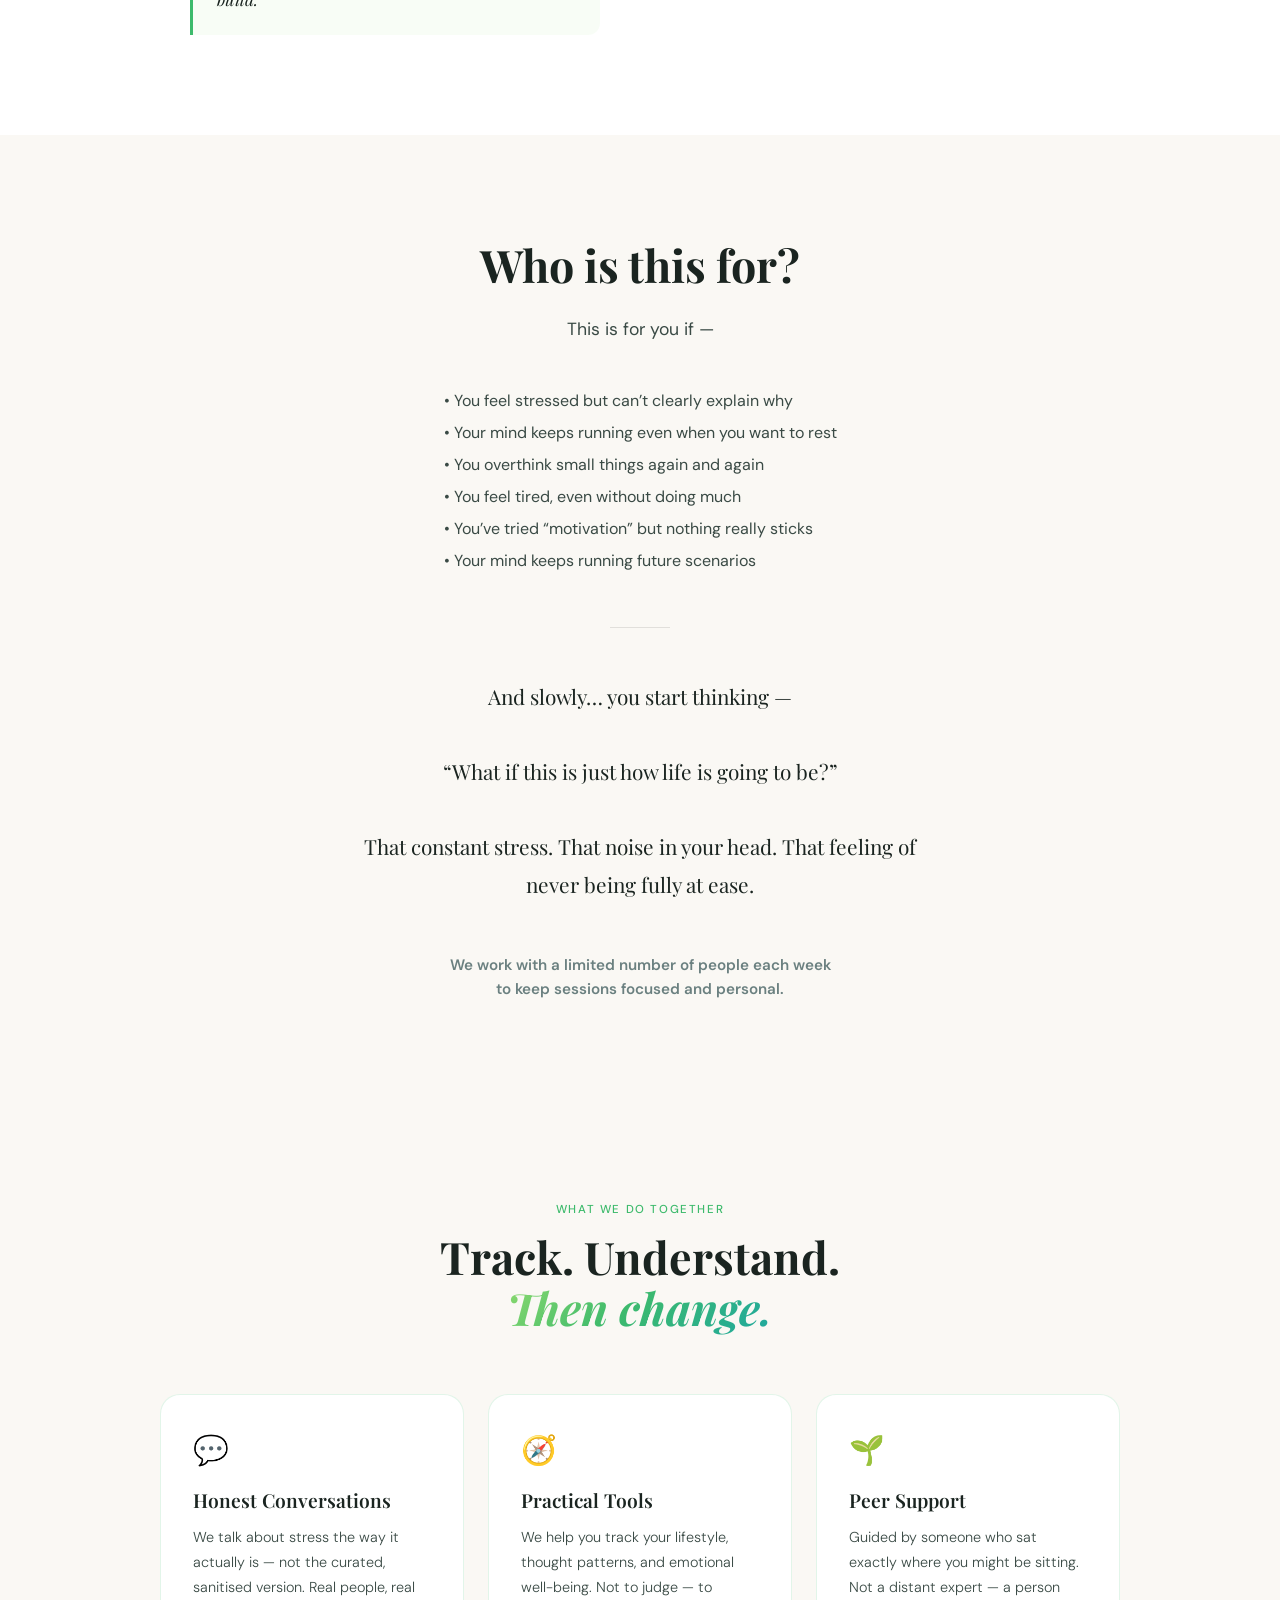
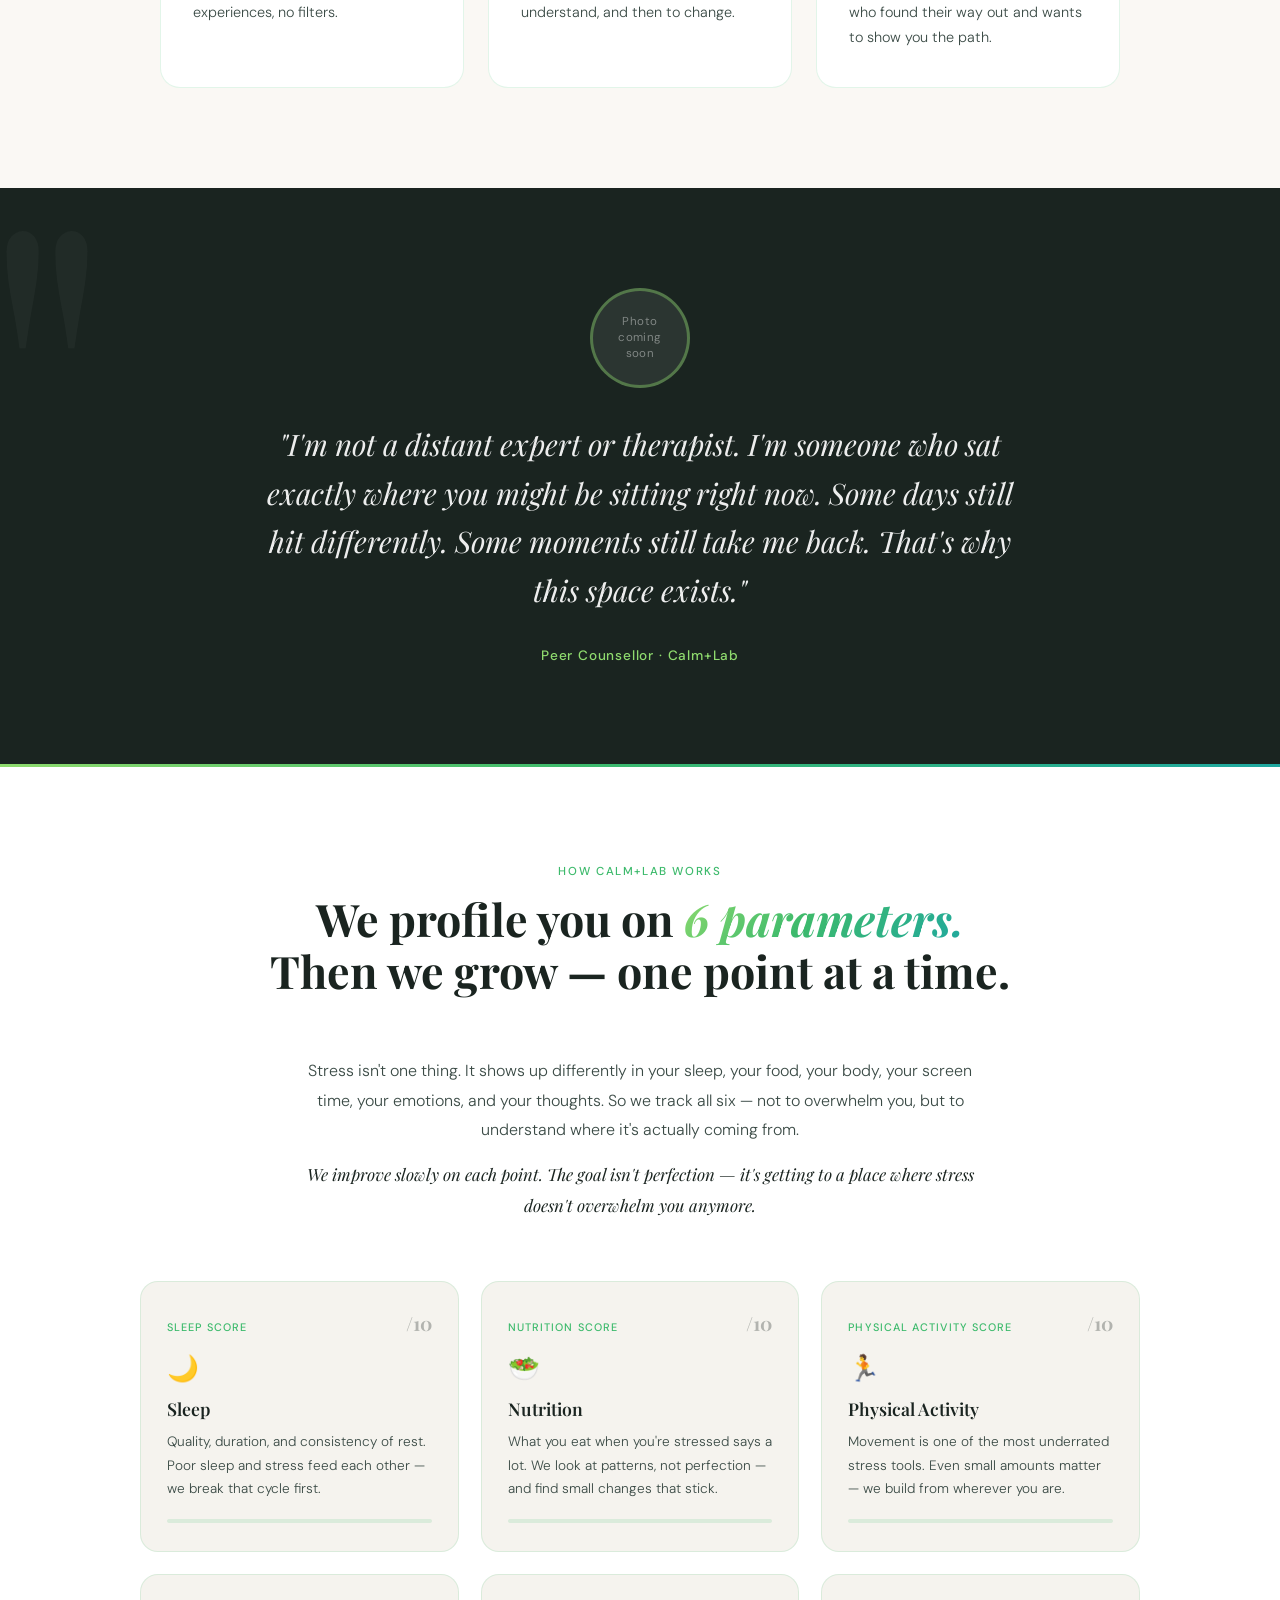
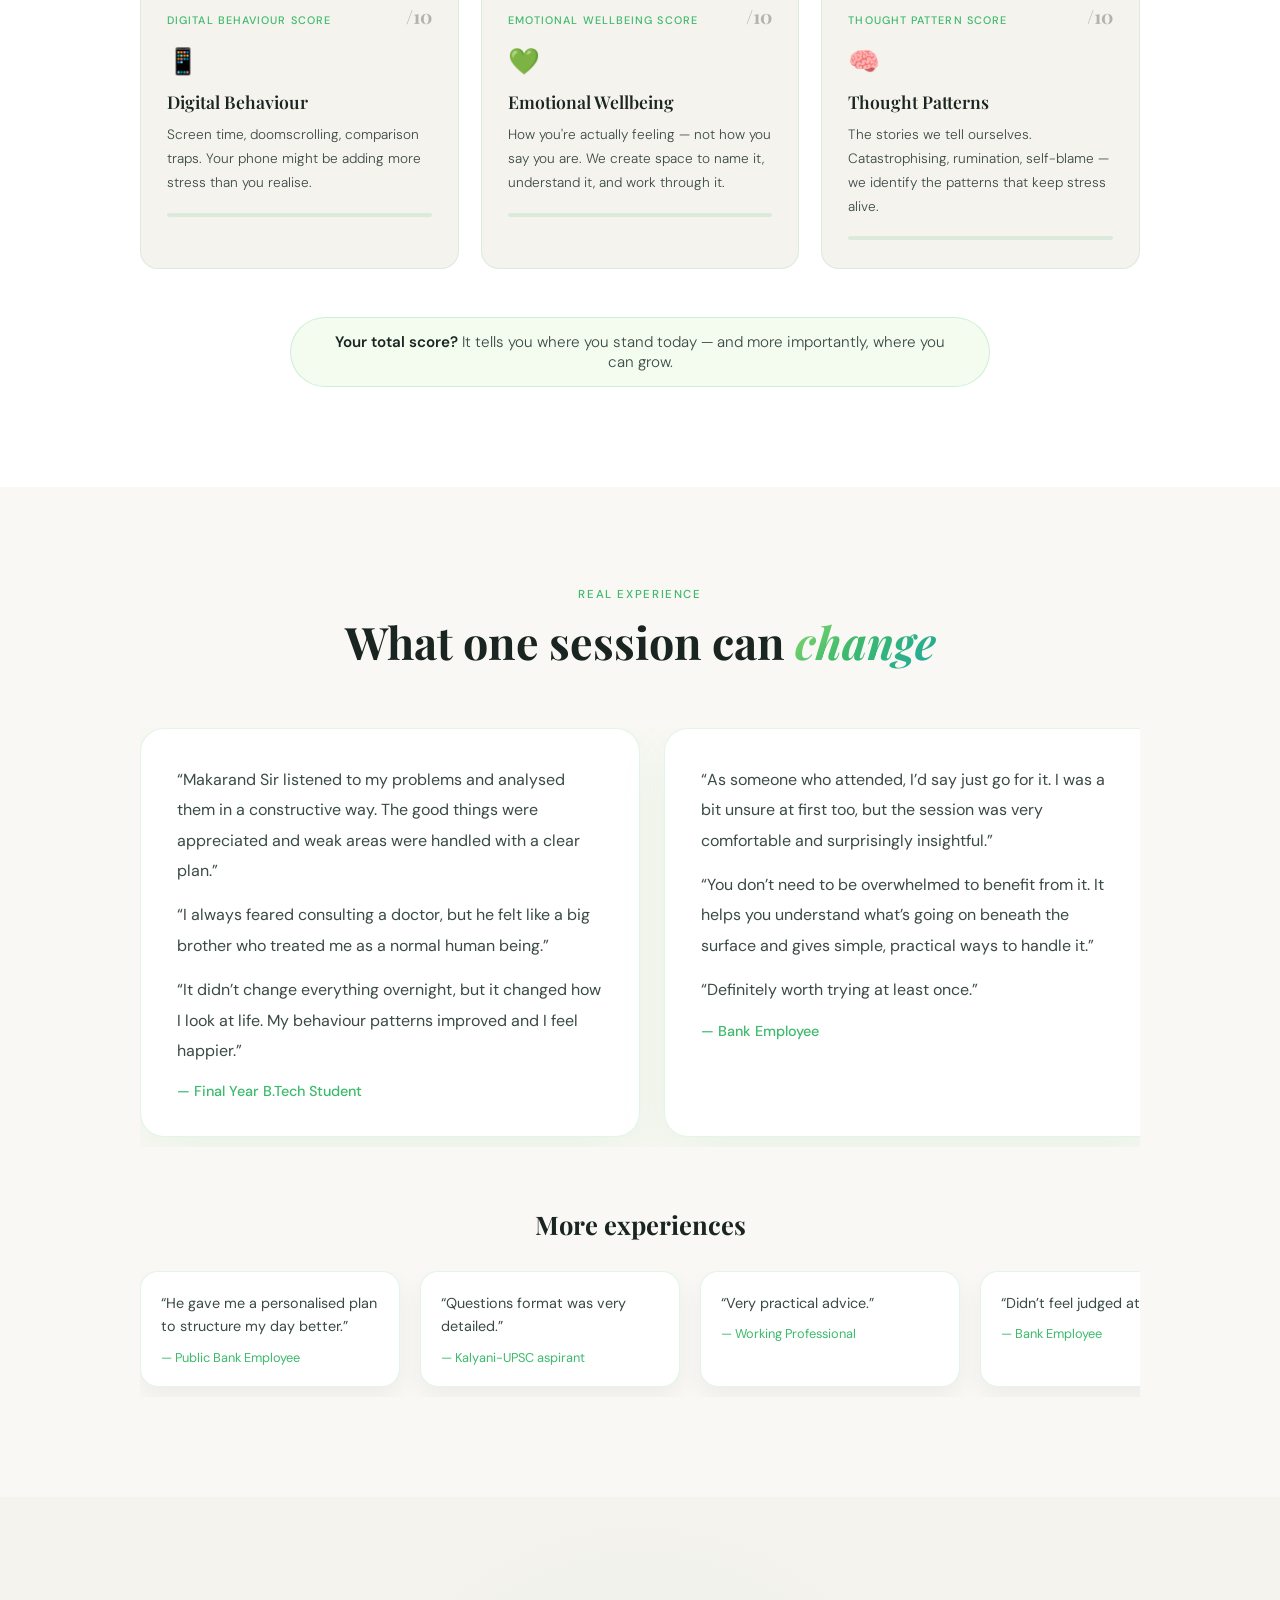
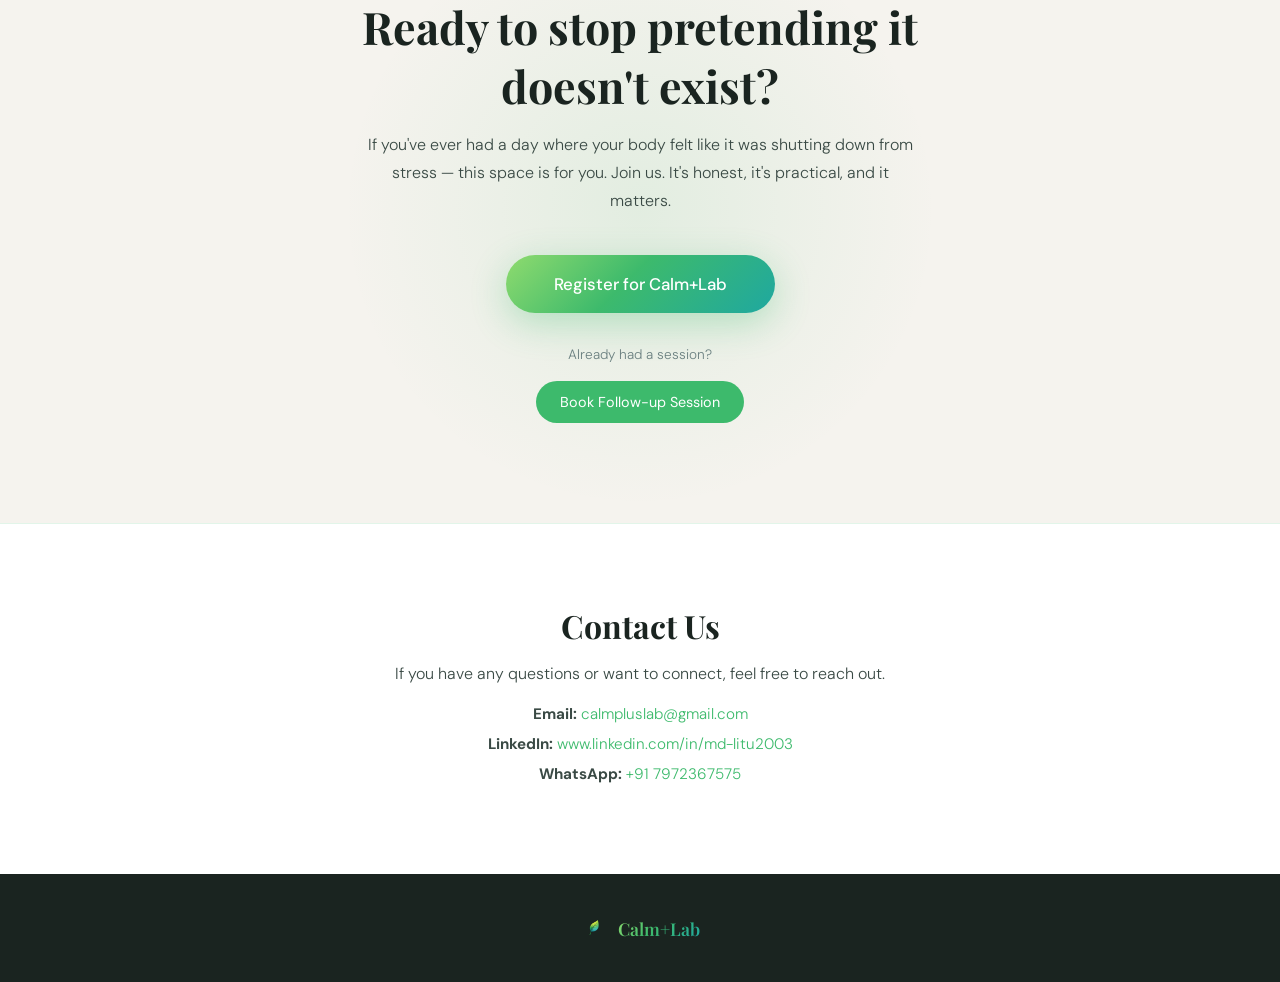
==== commit d4cb10fe: "Update index.html made responsive , fixed vdo , navbar" ====
--- a/index.html
+++ b/index.html
@@ -760,6 +760,48 @@
 
 .contact-details a:hover {
   text-decoration: underline;
+}
+
+/* MOBILE RESPONSIVE */
+@media (max-width: 768px){
+
+  .hero{
+    flex-direction: column;
+    text-align: left;
+    padding: 40px 20px;
+    gap: 30px;
+  }
+
+  .hero-video{
+    width: 100%;
+    height: 220px;
+    margin: 0;
+  }
+
+  .hero-video iframe{
+    width: 100%;
+    height: 100%;
+  }
+
+  .hero h1{
+    font-size: 38px;
+    line-height: 1.2;
+  }
+
+  .hero p{
+    font-size: 15px;
+  }
+
+  .hero-buttons{
+    flex-direction: column;
+    gap: 12px;
+    width: 100%;
+  }
+
+  .hero-buttons a{
+    width: 100%;
+    text-align: center;
+  }
 }
 </style>
 </head>
@@ -1227,6 +1269,40 @@
   background: var(--green-mid);
   color: white;
 }
+
+/* NAVBAR RESPONSIVE FIX */
+
+.navbar{
+  display:flex;
+  justify-content:space-between;
+  align-items:center;
+  flex-wrap:wrap;
+}
+
+.nav-actions{
+  display:flex;
+  gap:12px;
+}
+
+@media (max-width:768px){
+
+  .navbar{
+    flex-direction:column;
+    align-items:flex-start;
+    gap:12px;
+  }
+
+  .nav-actions{
+    width:100%;
+    justify-content:flex-start;
+  }
+
+  .nav-actions a{
+    font-size:14px;
+    padding:8px 14px;
+  }
+
+}
   </style>
 
   <div class="testimonial-inner reveal">
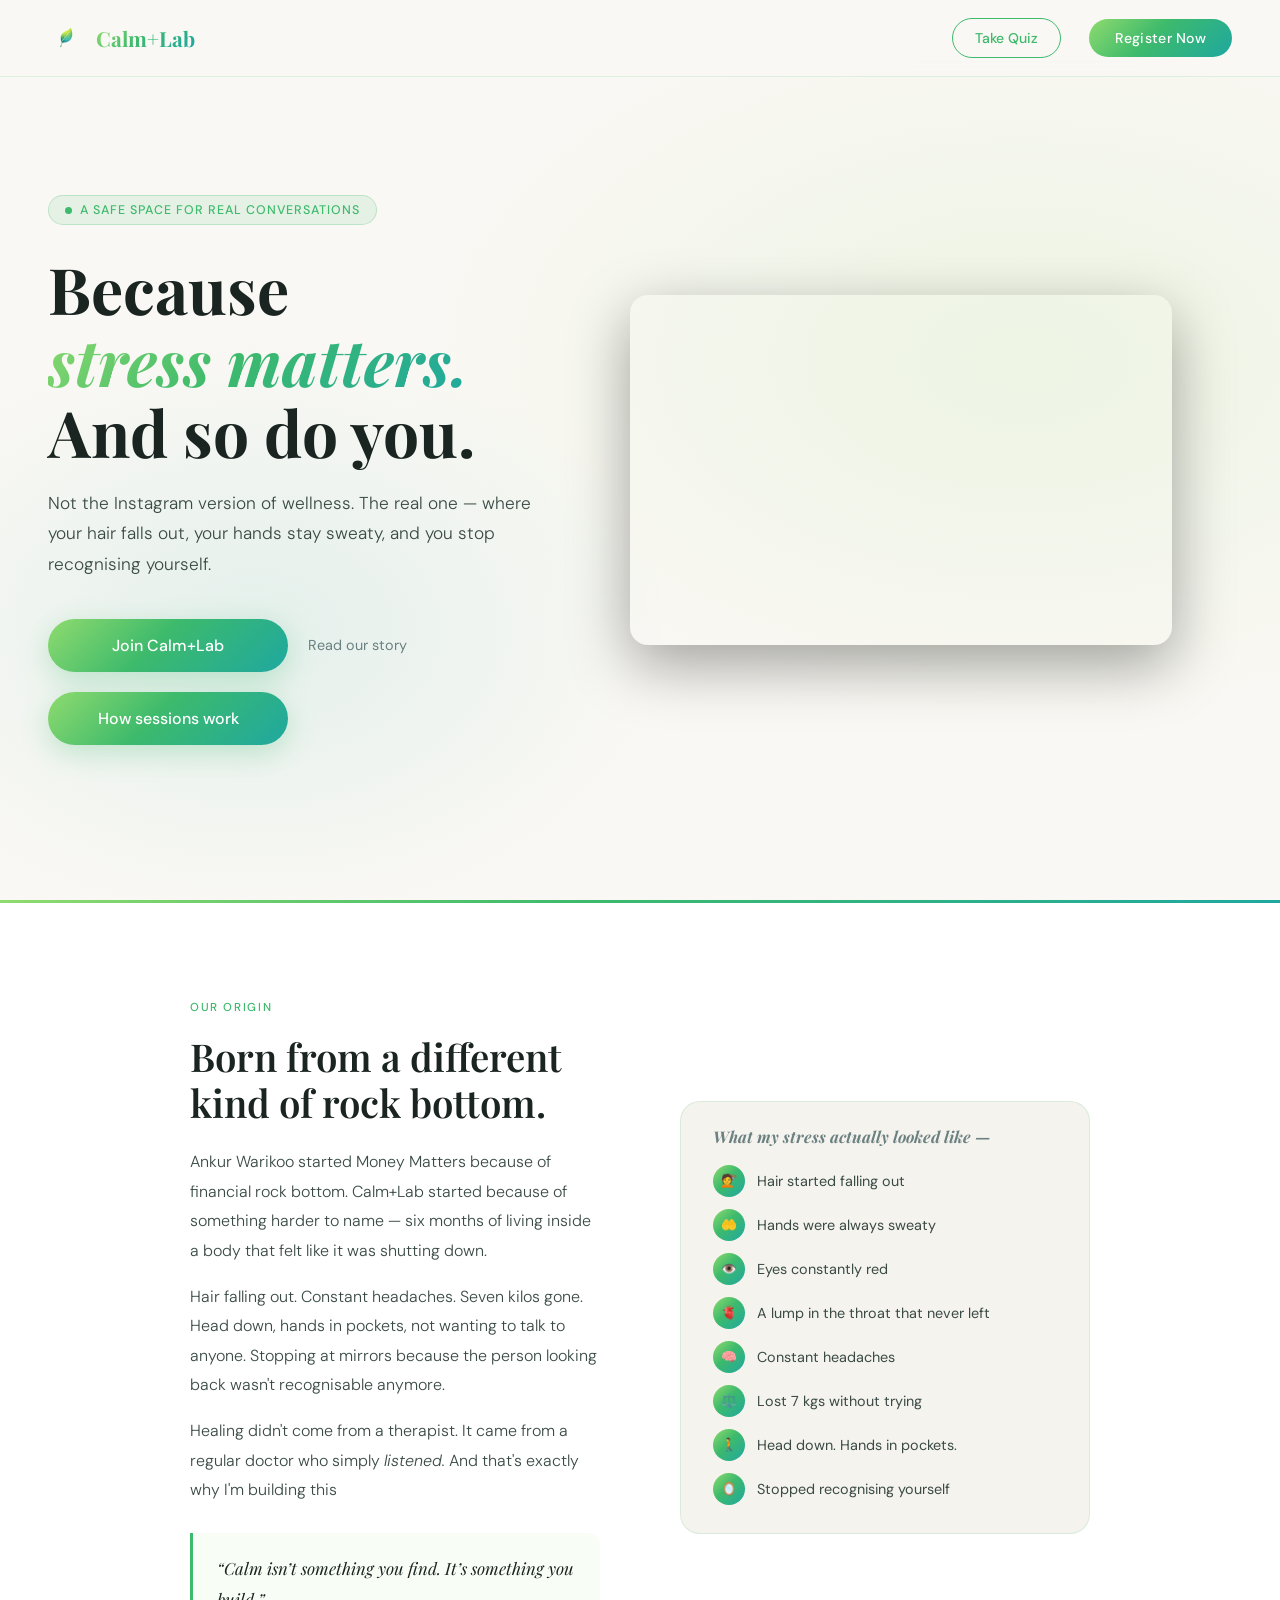
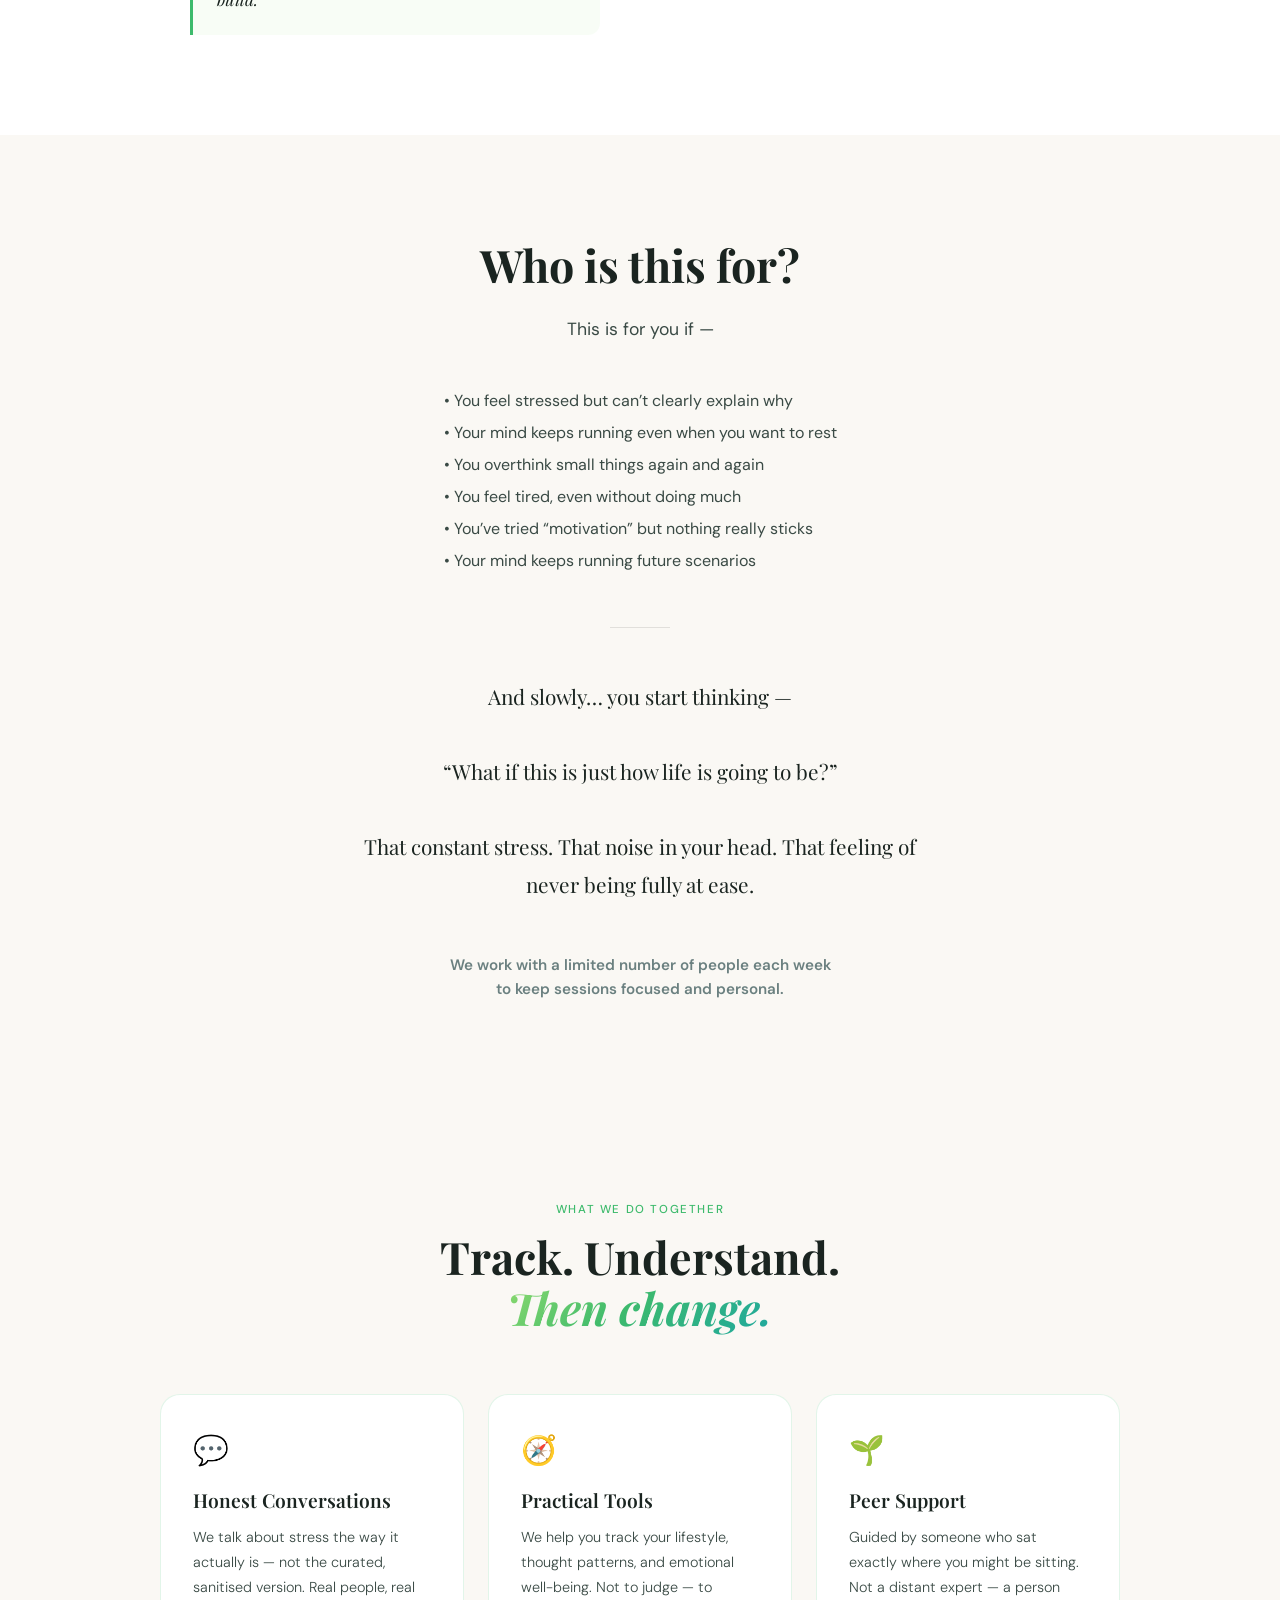
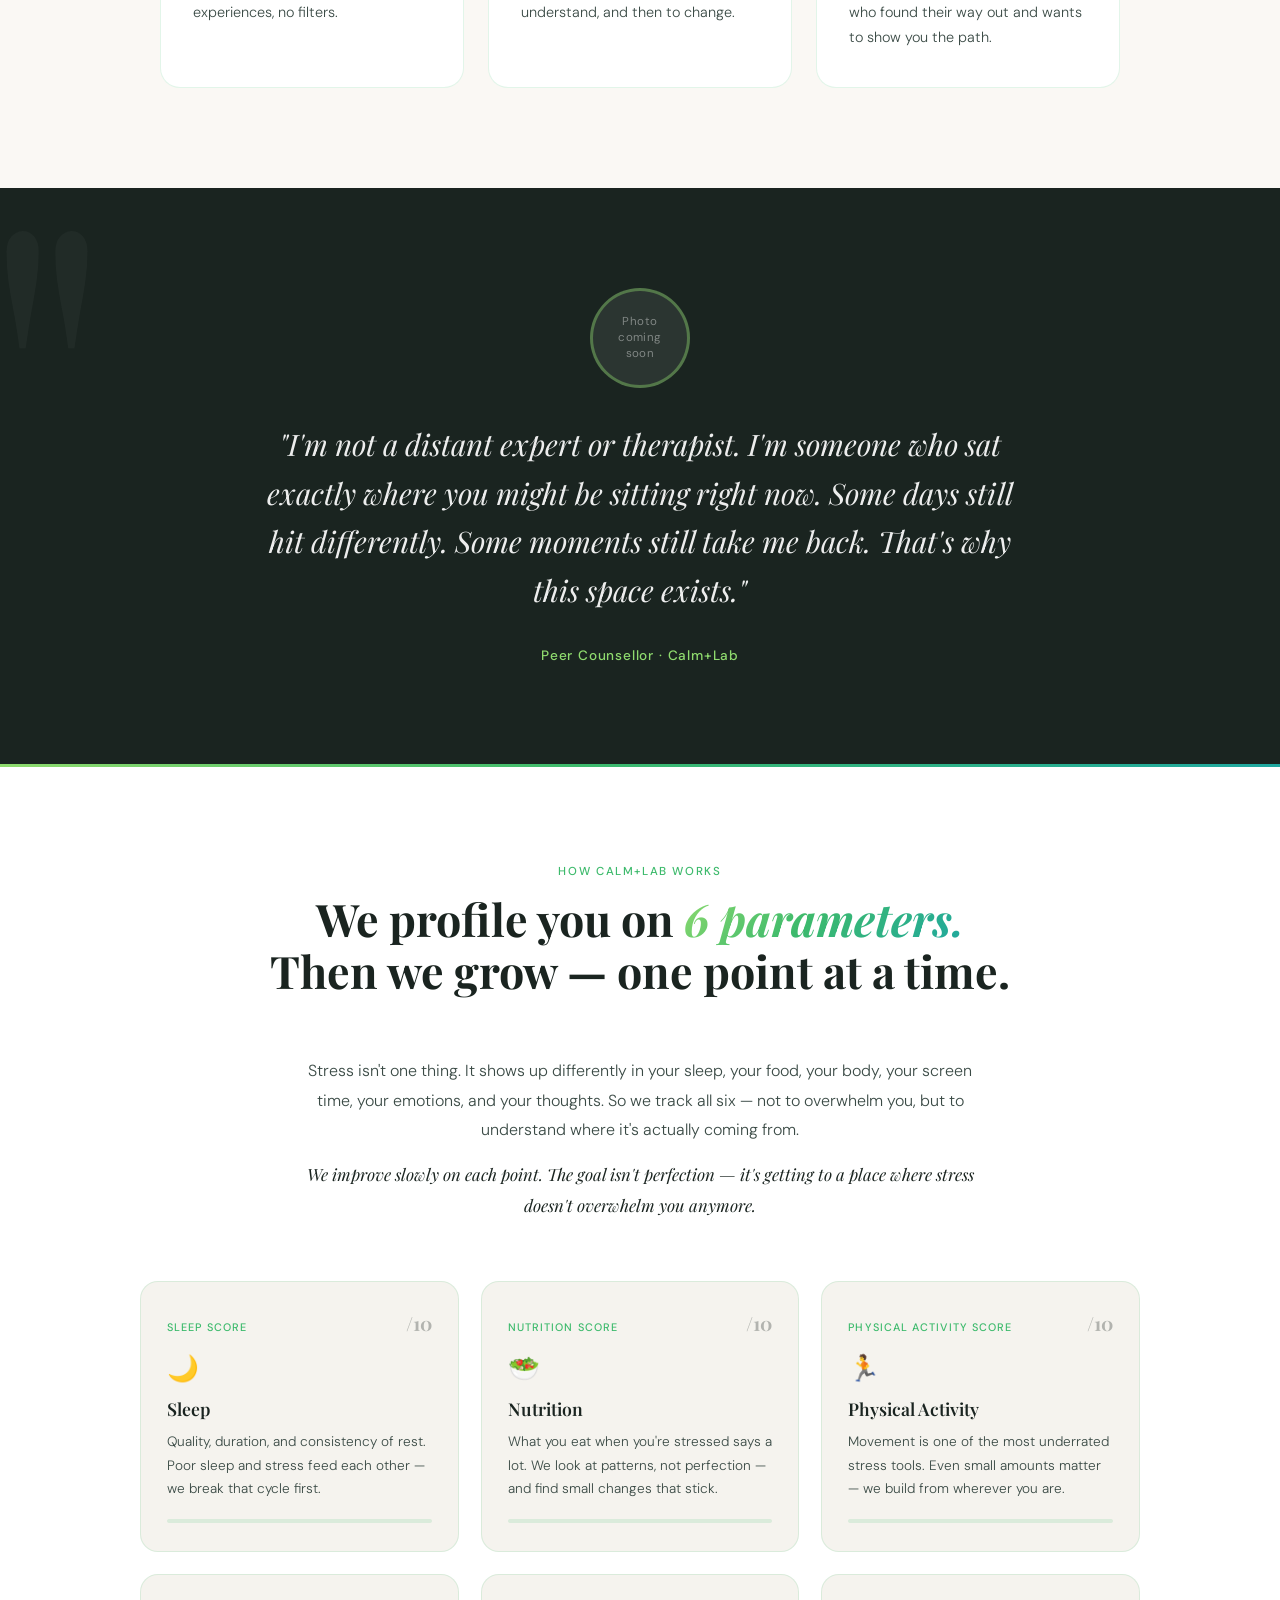
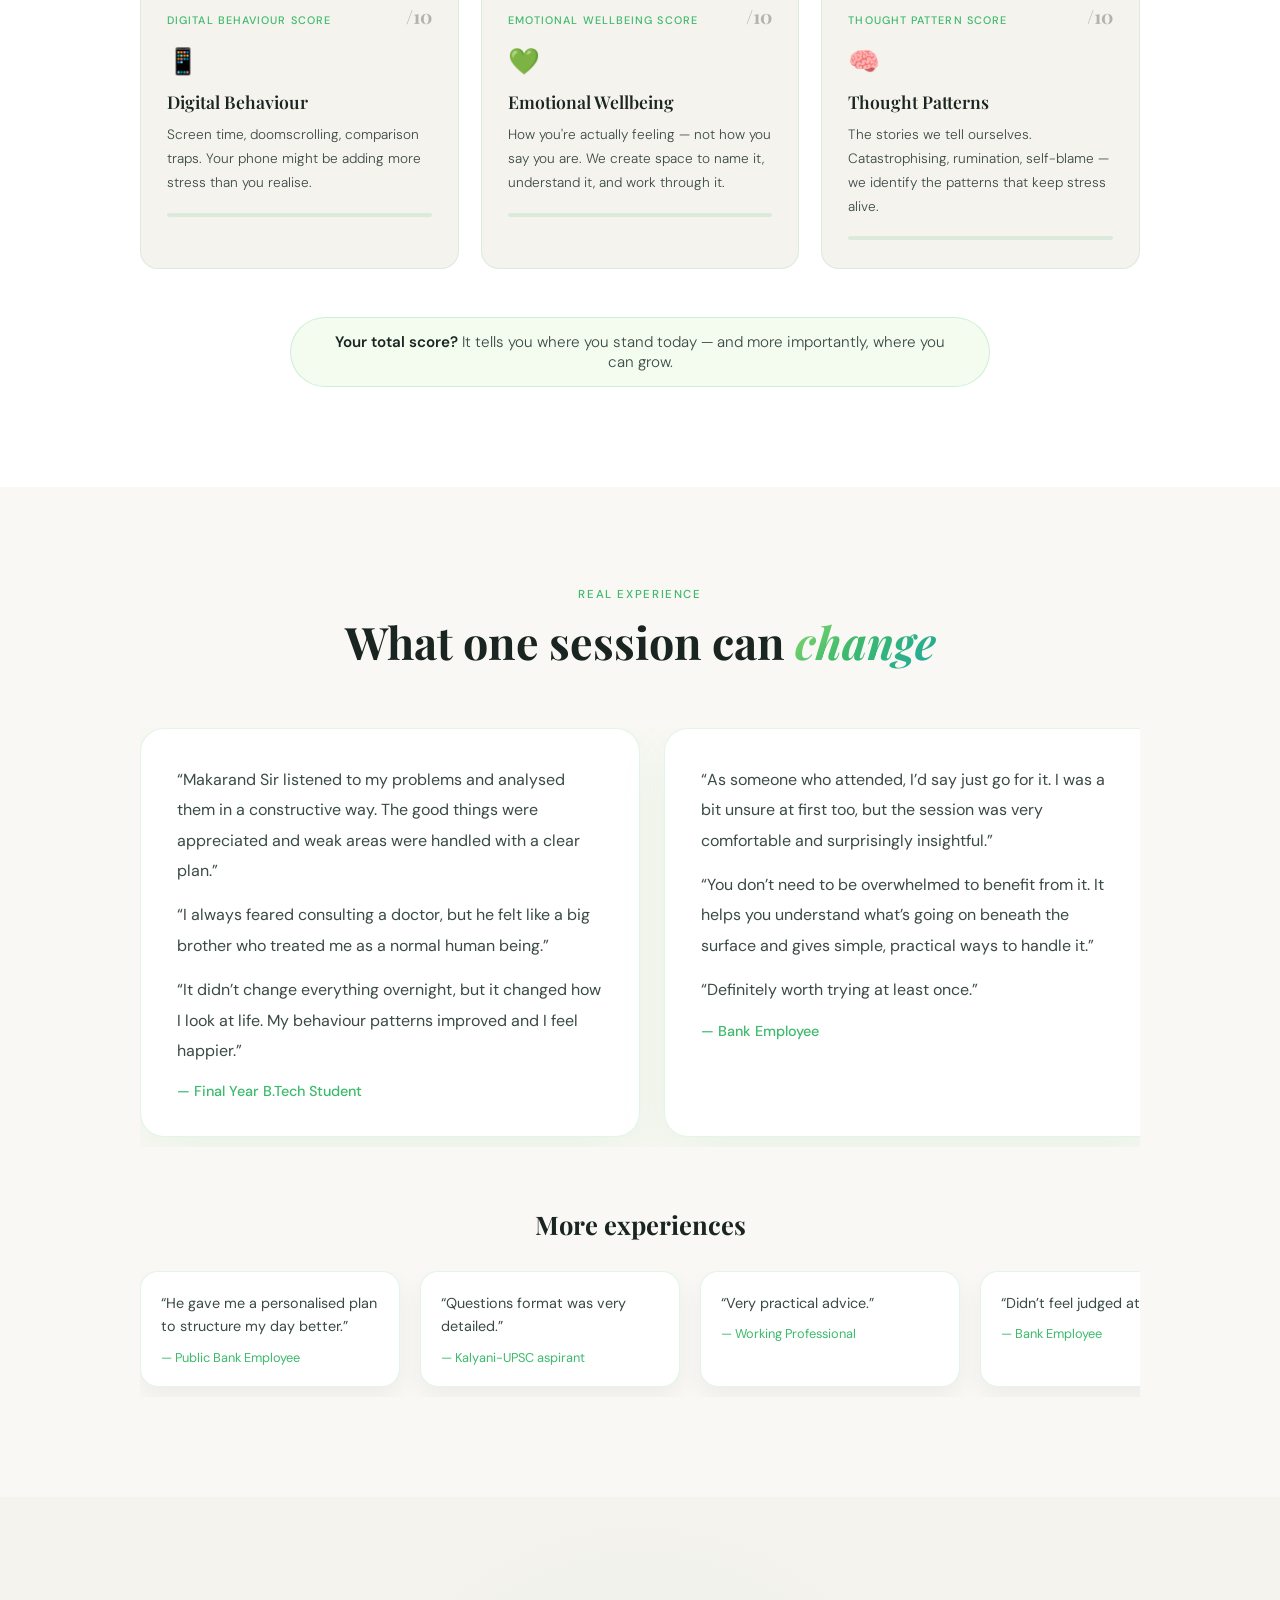
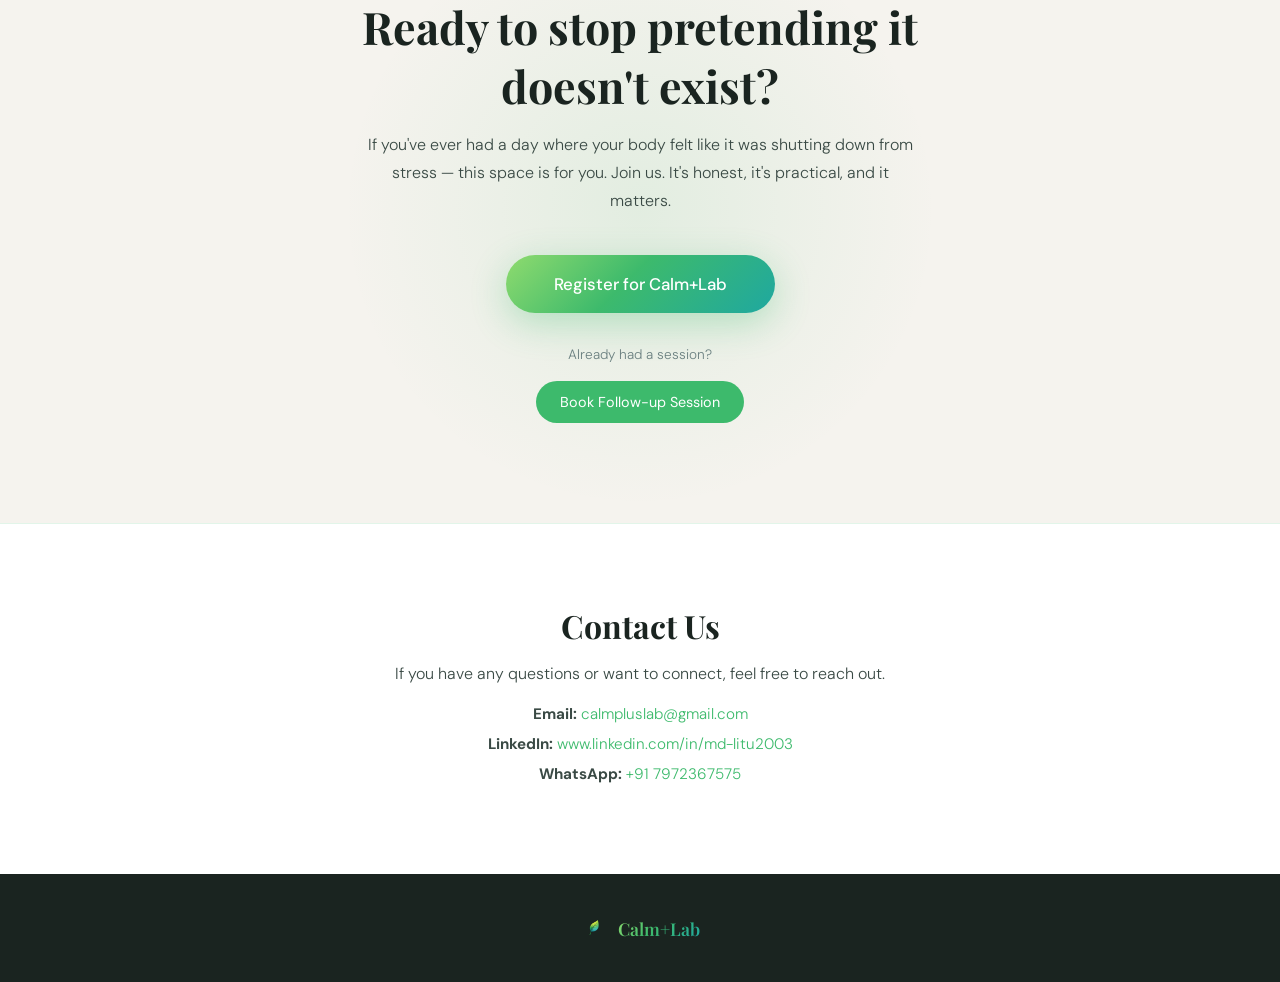
==== commit 4b178d7f: "Update index.html fixed mobile bttn and added autoplay video on mute" ====
--- a/index.html
+++ b/index.html
@@ -83,6 +83,29 @@
     transition: opacity 0.2s, transform 0.2s;
     text-decoration: none;
   }
+
+  /* NAV BUTTON GROUP */
+  .nav-actions{
+    display: flex;
+    align-items: center;
+    gap: 10px;
+  }
+
+/* QUIZ BUTTON (outline style) */
+  .nav-quiz{
+    padding: 8px 16px;
+    border-radius: 50px;
+    font-size: 0.8rem;
+    text-decoration: none;
+    border: 1px solid var(--green-mid);
+    color: var(--green-mid);
+    background: transparent;
+    transition: all 0.2s;
+  }
+
+  .nav-quiz:hover{
+    background: rgba(61,186,108,0.1);
+  }
   .nav-register:hover { opacity: 0.88; transform: translateY(-1px); }
 
   /* ── HERO ── */
@@ -96,10 +119,11 @@
 
   /* HERO LAYOUT */
 .hero {
-  display: flex;
-  align-items: center;
-  justify-content: space-between;
-}
+    display: flex;
+    align-items: center;
+    justify-content: space-between;
+    gap: 40px;
+  }
 
 /* LEFT SIDE (existing text) */
 .hero-content {
@@ -207,7 +231,9 @@
     flex-wrap: wrap;
     animation: fadeUp 0.7s 0.3s ease both;
   }
-
+  .hero-actions a{
+    text-align: center;
+  }
   
   .btn-primary {
   background: var(--leaf-gradient);
@@ -765,17 +791,74 @@
 /* MOBILE RESPONSIVE */
 @media (max-width: 768px){
 
+  /* NAV */
+  nav{
+    padding: 12px 16px;
+  }
+
+  .nav-logo-text .brand{
+    font-size: 1rem;
+  }
+
+  .nav-register{
+    padding: 8px 14px;
+    font-size: 0.75rem;
+  }
+
+  /* HERO */
   .hero{
     flex-direction: column;
-    text-align: left;
-    padding: 40px 20px;
+    align-items: flex-start;
+    justify-content: flex-start; /* 🔥 FIX */
+    padding: 90px 20px 40px;
     gap: 30px;
   }
 
+  .hero-content{
+    width: 100%;
+  }
+
+  .hero h1{
+    font-size: 34px;
+    line-height: 1.25;
+  }
+
+  .hero-sub{
+    font-size: 14px;
+    line-height: 1.6;
+    max-width: 100%;
+  }
+
+  /* BUTTONS */
+  .hero-actions{
+    flex-direction: column;
+    width: 100%;
+    gap: 12px;
+    margin-top: 28px;
+  }
+
+  .hero-actions a{
+    text-align: center;
+  }
+
+  .btn-primary{
+    width: 100%;
+    min-width: 220px;
+    padding: 14px;
+    font-size: 0.95rem;
+  }
+
+  .btn-ghost{
+    width: 100%;
+    justify-content: center;
+  }
+
+  /* VIDEO */
   .hero-video{
     width: 100%;
-    height: 220px;
+    height: 200px;
     margin: 0;
+    border-radius: 14px;
   }
 
   .hero-video iframe{
@@ -783,25 +866,20 @@
     height: 100%;
   }
 
-  .hero h1{
-    font-size: 38px;
-    line-height: 1.2;
-  }
-
-  .hero p{
-    font-size: 15px;
-  }
-
-  .hero-buttons{
-    flex-direction: column;
-    gap: 12px;
-    width: 100%;
-  }
-
-  .hero-buttons a{
-    width: 100%;
-    text-align: center;
-  }
+  .nav-actions{
+  gap: 8px;
+  }
+
+  .nav-quiz{
+    padding: 6px 12px;
+    font-size: 0.7rem;
+  }
+
+  .nav-register{
+    padding: 6px 14px;
+    font-size: 0.7rem;
+  }
+
 }
 </style>
 </head>
@@ -816,11 +894,8 @@
     </div>
     </a>
      <div class="nav-actions">
-    <a href="quiz.html" class="nav-quiz">Take Quiz</a>
-
-   <a href="https://forms.gle/Rzusw9EZgvXhvq6D9" target="_blank" class="nav-register">
-   Register Now
-   </a>
+        <a href="quiz.html" class="nav-quiz">Take Quiz</a>
+        <a href="https://forms.gle/Rzusw9EZgvXhvq6D9" target="_blank" class="nav-register">Register Now</a>
      </div>
 </nav>
 
@@ -857,7 +932,8 @@
   <!-- RIGHT SIDE YOUTUBE VIDEO -->
   <div class="hero-video">
     <iframe 
-      src="https://www.youtube.com/embed/9Ov7OYyxato"
+      src="https://www.youtube.com/embed/9Ov7OYyxato?autoplay=1&mute=1&rel=0&playsinline=1"
+      allow="autoplay; encrypted-media"
       title="Calm Lab Intro"
       allowfullscreen>
     </iframe>
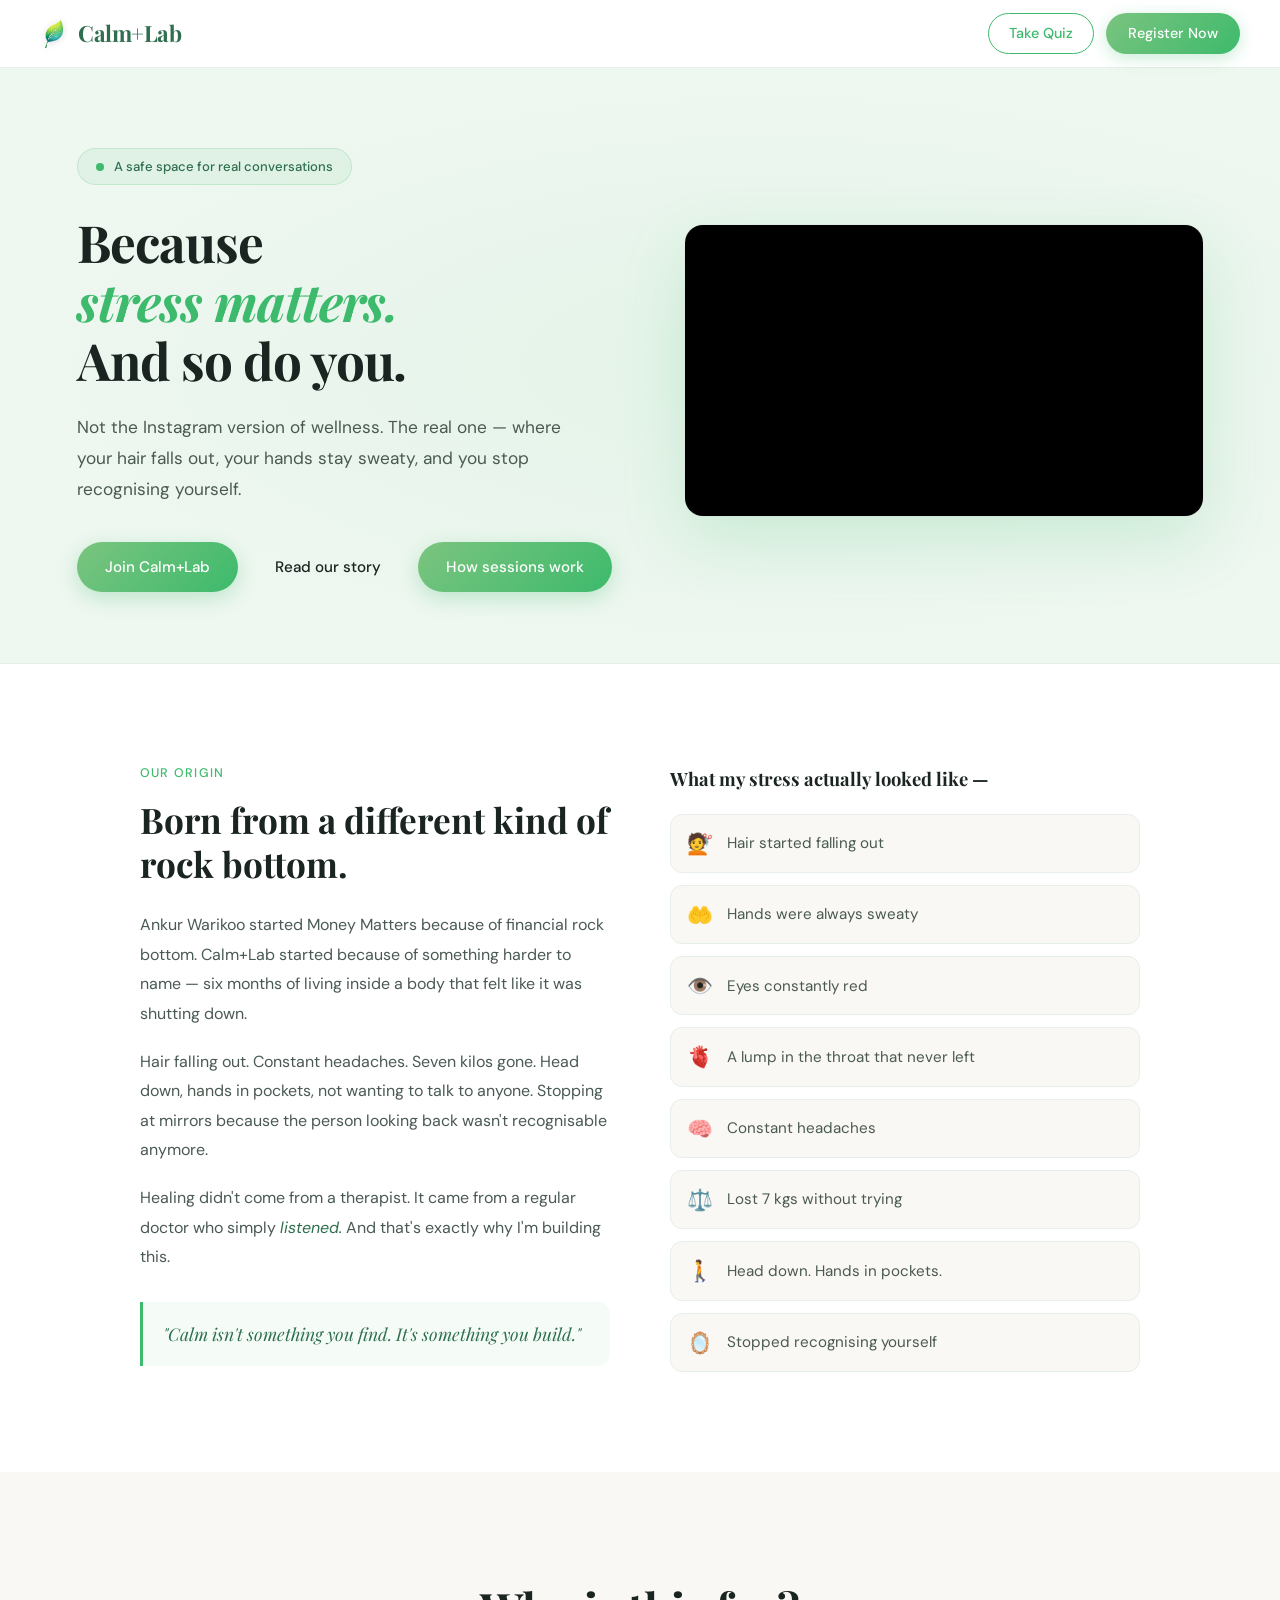
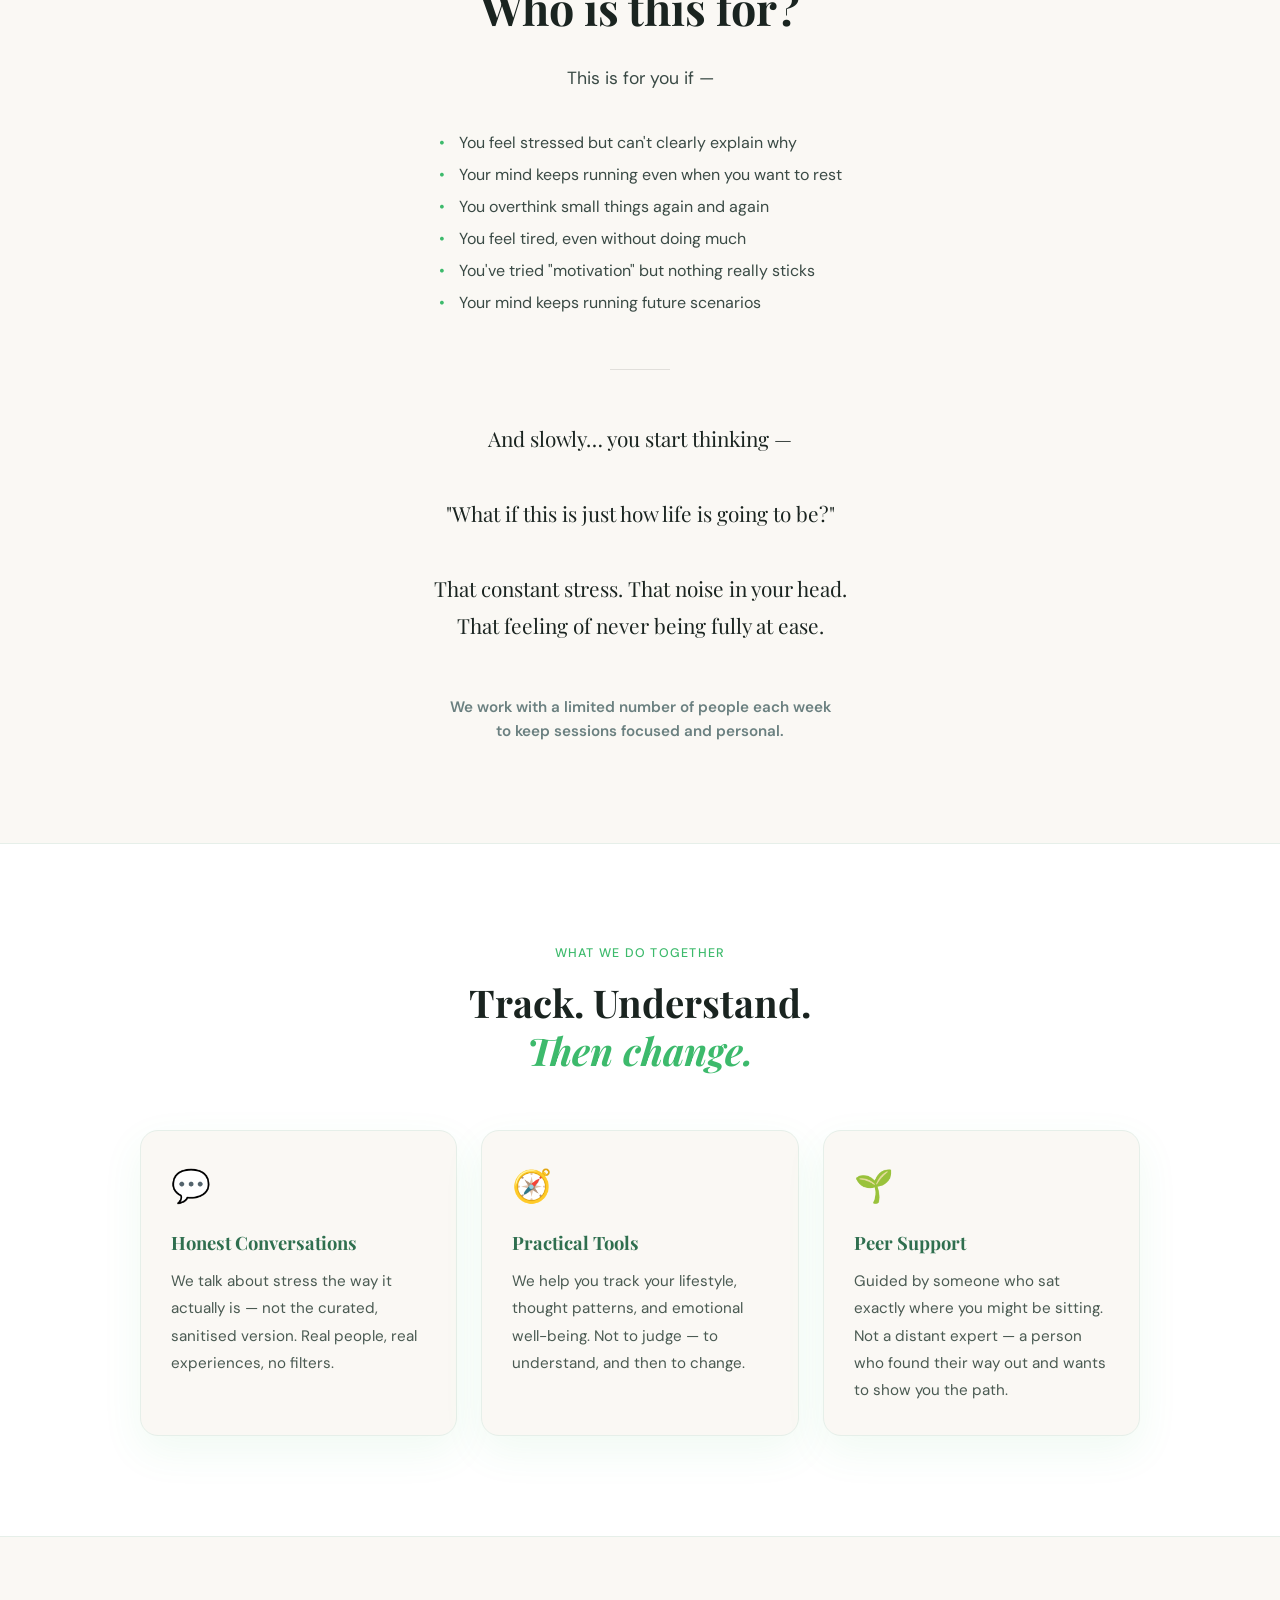
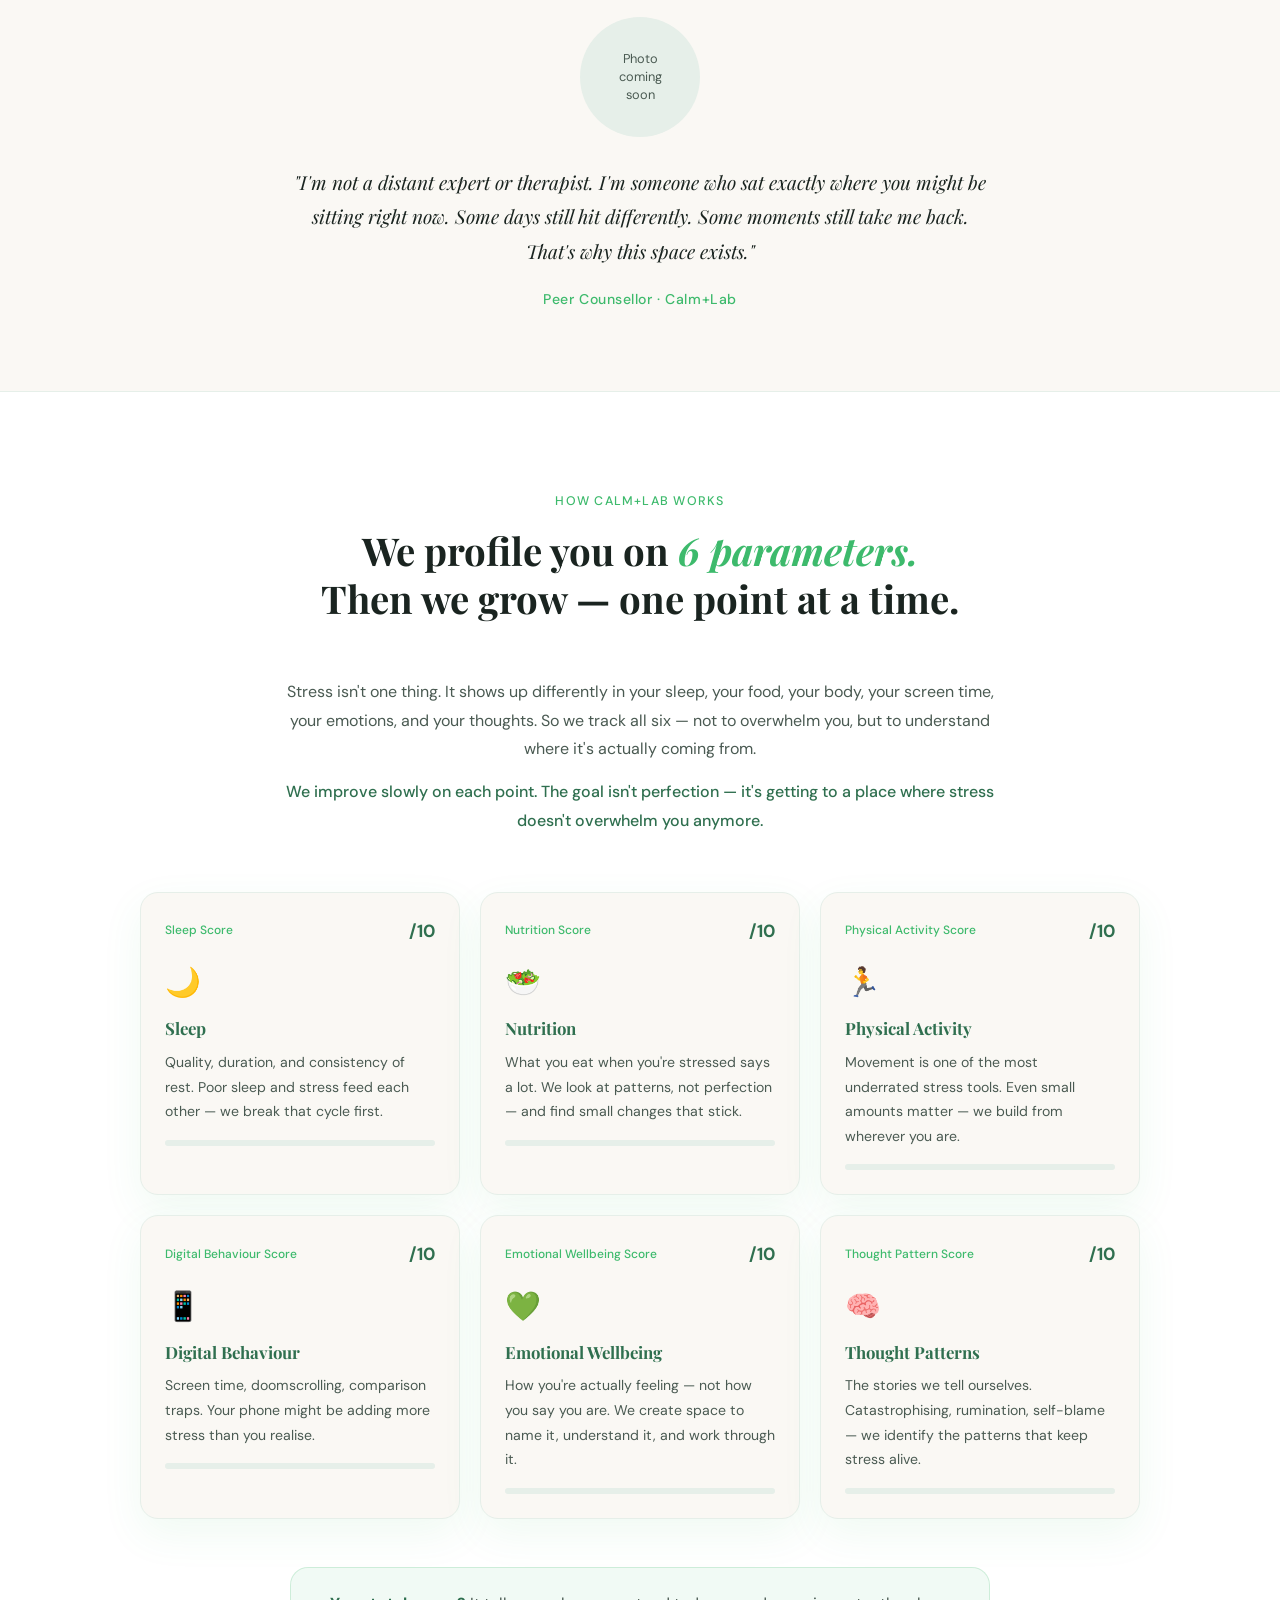
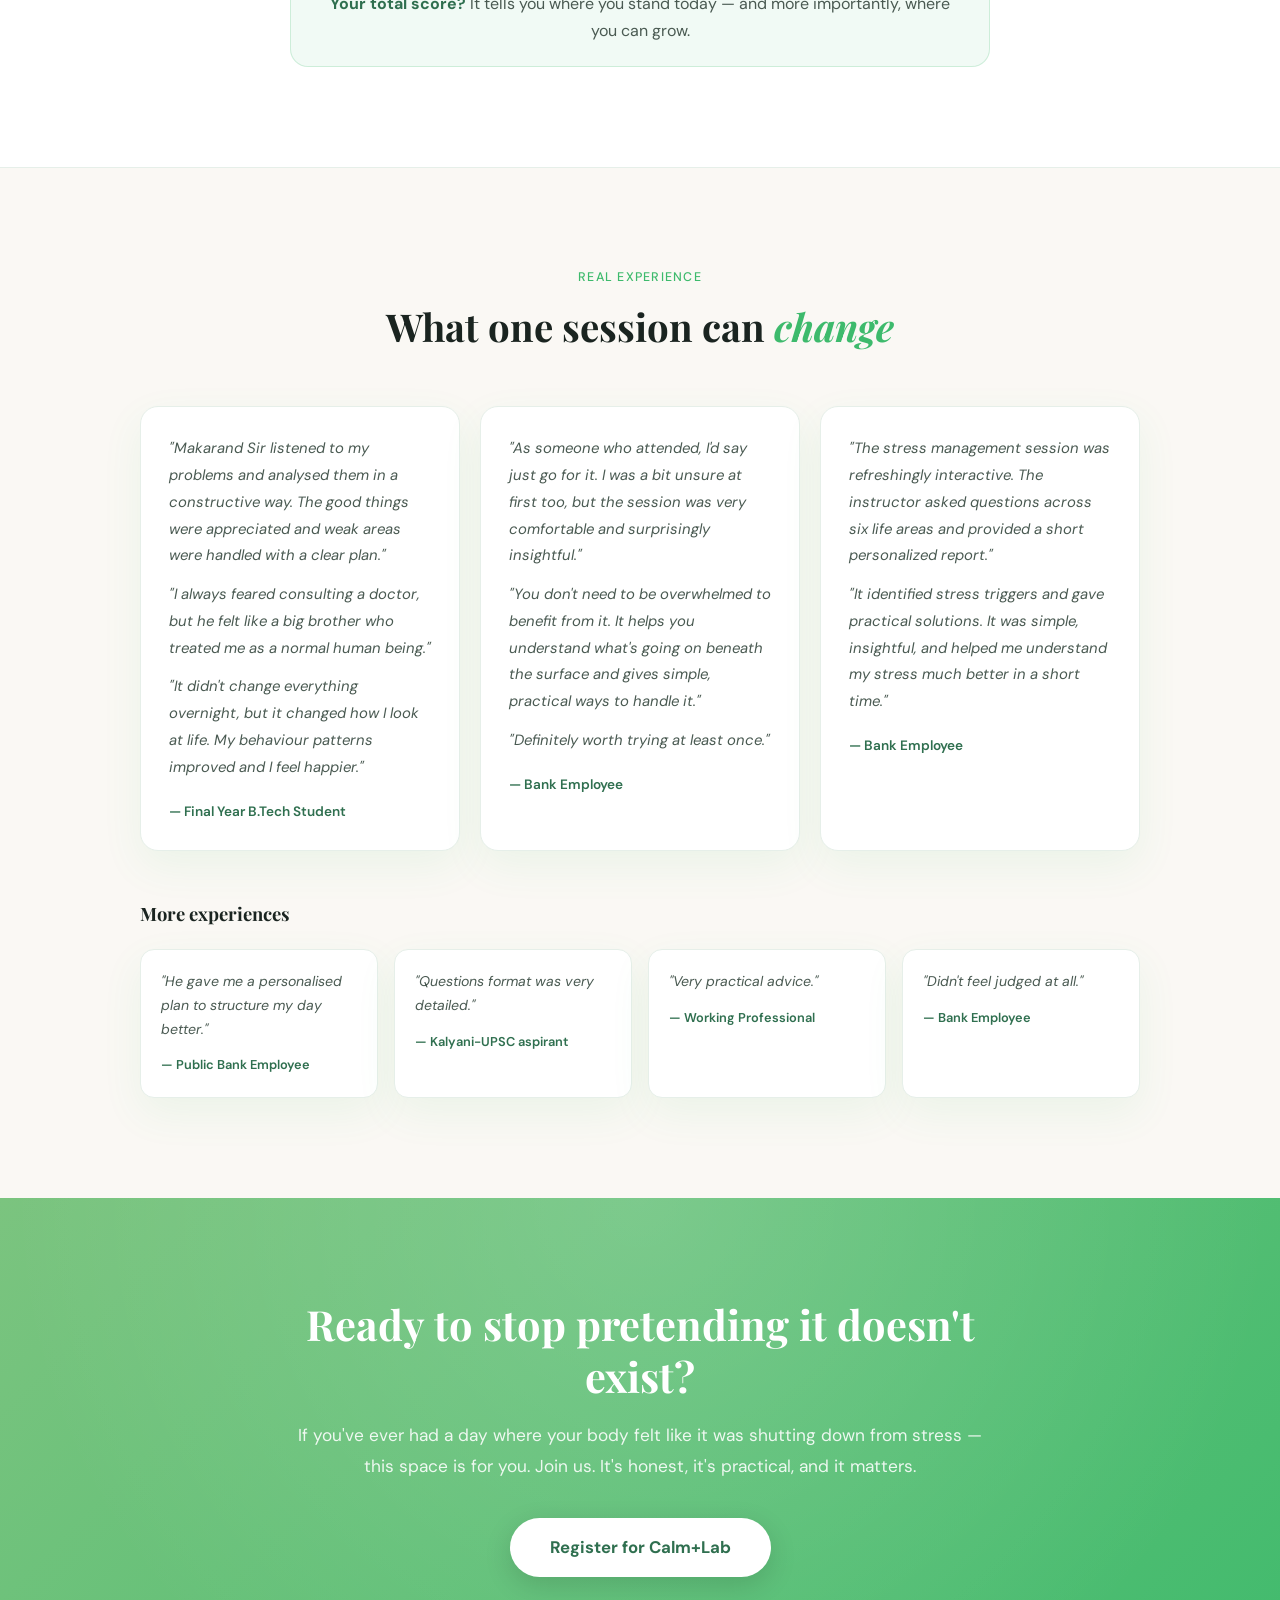
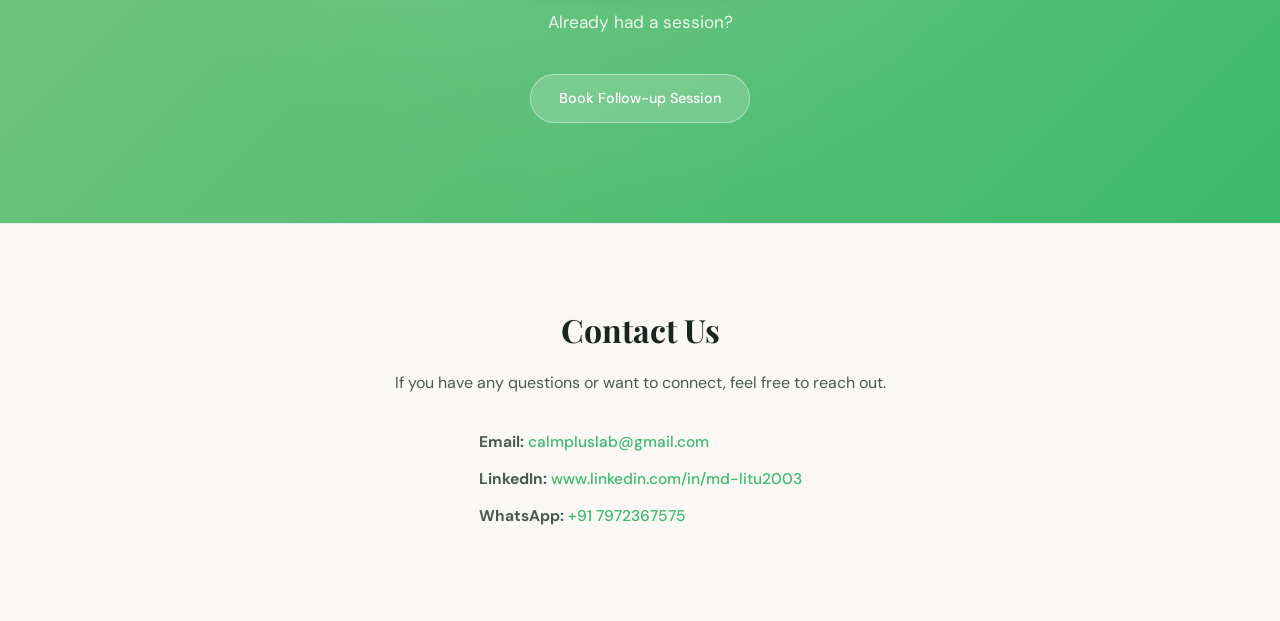
==== commit 37d5a84b: "Add files via upload fixed website landing page and added logo as seperate file" ====
--- a/index.html
+++ b/index.html
@@ -1,1576 +1,298 @@
-<!DOCTYPE html>
-<html lang="en">
-<head>
-<meta charset="UTF-8">
-<meta name="viewport" content="width=device-width, initial-scale=1.0">
-<title>Calm+Lab</title>
-<link href="https://fonts.googleapis.com/css2?family=Playfair+Display:ital,wght@0,400;0,600;0,700;1,400;1,600&family=DM+Sans:wght@300;400;500&display=swap" rel="stylesheet">
-<style>
-  :root {
-    --green-light: #8fdb6e;
-    --green-mid: #3dba6c;
-    --teal: #1fa8a0;
-    --teal-dark: #107a74;
-    --leaf-gradient: linear-gradient(135deg, #8fdb6e 0%, #3dba6c 45%, #1fa8a0 100%);
-    --cream: #faf8f4;
-    --warm-white: #f5f3ee;
-    --text-dark: #1a2420;
-    --text-body: #3a4a45;
-    --text-muted: #6b8080;
-    --border: rgba(61,186,108,0.15);
-  }
-
-  * { margin: 0; padding: 0; box-sizing: border-box; }
-
-  html { scroll-behavior: smooth; }
-
-  body {
-    font-family: 'DM Sans', sans-serif;
-    background: var(--cream);
-    color: var(--text-dark);
-    overflow-x: hidden;
-  }
-
-  /* ── NAV ── */
-  nav {
-    position: fixed; top: 0; left: 0; right: 0; z-index: 100;
-    display: flex; align-items: center; justify-content: space-between;
-    padding: 18px 48px;
-    background: rgba(250,248,244,0.88);
-    backdrop-filter: blur(14px);
-    border-bottom: 1px solid var(--border);
-  }
-
-  .nav-logo {
-    display: flex; align-items: center; gap: 12px;
-    text-decoration: none;
-  }
-
-  .nav-logo img {
-    width: 36px; height: 36px; object-fit: contain;
-  }
-
-  .nav-logo-text {
-    display: flex; flex-direction: column; line-height: 1;
-  }
-
-  .nav-logo-text .brand {
-    font-family: 'Playfair Display', serif;
-    font-size: 1.3rem; font-weight: 700;
-    background: var(--leaf-gradient);
-    -webkit-background-clip: text;
-    -webkit-text-fill-color: transparent;
-    background-clip: text;
-  }
-
-  .nav-logo-text .sub {
-    font-size: 0.62rem; font-weight: 400;
-    color: var(--text-muted);
-    letter-spacing: 0.12em;
-    text-transform: uppercase;
-    margin-top: 2px;
-  }
-
-  .nav-register {
-    background: var(--leaf-gradient);
-    color: #fff;
-    border: none; cursor: pointer;
-    padding: 10px 26px;
-    border-radius: 50px;
-    font-family: 'DM Sans', sans-serif;
-    font-size: 0.88rem; font-weight: 500;
-    letter-spacing: 0.02em;
-    transition: opacity 0.2s, transform 0.2s;
-    text-decoration: none;
-  }
-
-  /* NAV BUTTON GROUP */
-  .nav-actions{
-    display: flex;
-    align-items: center;
-    gap: 10px;
-  }
-
-/* QUIZ BUTTON (outline style) */
-  .nav-quiz{
-    padding: 8px 16px;
-    border-radius: 50px;
-    font-size: 0.8rem;
-    text-decoration: none;
-    border: 1px solid var(--green-mid);
-    color: var(--green-mid);
-    background: transparent;
-    transition: all 0.2s;
-  }
-
-  .nav-quiz:hover{
-    background: rgba(61,186,108,0.1);
-  }
-  .nav-register:hover { opacity: 0.88; transform: translateY(-1px); }
-
-  /* ── HERO ── */
-  .hero {
-    min-height: 100vh;
-    display: flex; align-items: center;
-    padding: 120px 48px 80px;
-    position: relative;
-    overflow: hidden;
-  }
-
-  /* HERO LAYOUT */
-.hero {
-    display: flex;
-    align-items: center;
-    justify-content: space-between;
-    gap: 40px;
-  }
-
-/* LEFT SIDE (existing text) */
-.hero-content {
-  max-width: 640px;
-  z-index: 1;
-}
-
-/* RIGHT SIDE VIDEO */
-.hero-video{
-  position: relative;
-  z-index: 1;
-
-  width: 620px;      /* increase video size */
-  height: 350px;
-
-  margin-right: 60px; /* pushes it slightly left */
-
-  border-radius: 18px;
-  overflow: hidden;
-  box-shadow: 0 20px 60px rgba(0,0,0,0.35);
-}
-
-.hero-video iframe{
-  width: 100%;
-  height: 100%;
-  border: none;
-}
-
-  .hero-bg {
-    position: absolute; inset: 0; z-index: 0;
-    background: radial-gradient(ellipse 70% 60% at 80% 40%, rgba(143,219,110,0.12) 0%, transparent 70%),
-                radial-gradient(ellipse 50% 50% at 20% 70%, rgba(31,168,160,0.10) 0%, transparent 65%);
-  }
-
-  .hero-leaf-bg {
-    position: absolute; right: -60px; top: 50%;
-    transform: translateY(-50%);
-    width: 520px; height: 520px;
-    opacity: 0.07;
-    pointer-events: none;
-    z-index: 0;
-  }
-
-  .hero-content {
-    position: relative; z-index: 1;
-    max-width: 640px;
-  }
-
-  .hero-tag {
-    display: inline-flex; align-items: center; gap: 8px;
-    background: rgba(61,186,108,0.1);
-    border: 1px solid rgba(61,186,108,0.25);
-    border-radius: 50px;
-    padding: 6px 16px;
-    font-size: 0.78rem; font-weight: 500;
-    color: var(--green-mid);
-    letter-spacing: 0.08em;
-    text-transform: uppercase;
-    margin-bottom: 28px;
-    animation: fadeUp 0.7s ease both;
-  }
-
-  .hero-tag-dot {
-    width: 7px; height: 7px;
-    background: var(--green-mid);
-    border-radius: 50%;
-    animation: pulse 2s ease infinite;
-  }
-
-  @keyframes pulse {
-    0%,100% { transform: scale(1); opacity: 1; }
-    50% { transform: scale(1.5); opacity: 0.5; }
-  }
-
-  .hero h1 {
-    font-family: 'Playfair Display', serif;
-    font-size: clamp(2.6rem, 5vw, 4rem);
-    font-weight: 700;
-    line-height: 1.12;
-    color: var(--text-dark);
-    animation: fadeUp 0.7s 0.1s ease both;
-  }
-
-  .hero h1 em {
-    font-style: italic;
-    background: var(--leaf-gradient);
-    -webkit-background-clip: text;
-    -webkit-text-fill-color: transparent;
-    background-clip: text;
-  }
-
-  .hero-sub {
-    margin-top: 20px;
-    font-size: 1.08rem;
-    line-height: 1.75;
-    color: var(--text-body);
-    font-weight: 300;
-    max-width: 520px;
-    animation: fadeUp 0.7s 0.2s ease both;
-  }
-
-  .hero-actions {
-    margin-top: 40px;
-    display: flex; align-items: center; gap: 20px;
-    flex-wrap: wrap;
-    animation: fadeUp 0.7s 0.3s ease both;
-  }
-  .hero-actions a{
-    text-align: center;
-  }
-  
-  .btn-primary {
-  background: var(--leaf-gradient);
-  color: #fff;
-  border: none;
-  cursor: pointer;
-
-  padding: 16px 36px;
-  border-radius: 50px;
-
-  font-family: 'DM Sans', sans-serif;
-  font-size: 1rem;
-  font-weight: 500;
-
-  min-width: 240px;   /* 🔥 makes both buttons same size */
-
-  display: inline-flex;
-  align-items: center;
-  justify-content: center;
-
-  text-decoration: none;
-
-  box-shadow: 0 8px 28px rgba(61,186,108,0.28);
-  transition: all 0.25s ease;
-}
-
-.btn-primary:hover {
-  transform: translateY(-2px);
-  box-shadow: 0 12px 32px rgba(61,186,108,0.35);
-}
-
-  .btn-ghost {
-    color: var(--text-muted);
-    font-size: 0.9rem; font-weight: 400;
-    display: flex; align-items: center; gap: 6px;
-    cursor: pointer; text-decoration: none;
-    transition: color 0.2s;
-  }
-  .btn-ghost:hover { color: var(--green-mid); }
-  .btn-ghost svg { width: 16px; height: 16px; }
-
-  @keyframes fadeUp {
-    from { opacity: 0; transform: translateY(22px); }
-    to   { opacity: 1; transform: translateY(0); }
-  }
-
-  /* ── STORY ── */
-  .story {
-    padding: 100px 48px;
-    background: #fff;
-    position: relative;
-    overflow: hidden;
-  }
-
-  .story::before {
-    content: '';
-    position: absolute; top: 0; left: 0; right: 0;
-    height: 3px;
-    background: var(--leaf-gradient);
-  }
-
-  .story-inner {
-    max-width: 900px; margin: 0 auto;
-    display: grid; grid-template-columns: 1fr 1fr; gap: 80px;
-    align-items: center;
-  }
-
-  .story-text .section-label {
-    font-size: 0.72rem; font-weight: 500;
-    color: var(--green-mid);
-    letter-spacing: 0.14em;
-    text-transform: uppercase;
-    margin-bottom: 18px;
-  }
-
-  .story-text h2 {
-    font-family: 'Playfair Display', serif;
-    font-size: clamp(1.9rem, 3vw, 2.6rem);
-    font-weight: 600;
-    line-height: 1.2;
-    color: var(--text-dark);
-    margin-bottom: 22px;
-  }
-
-  .story-text p {
-    font-size: 1rem; line-height: 1.85;
-    color: var(--text-body); font-weight: 300;
-    margin-bottom: 16px;
-  }
-
-  .story-quote {
-    border-left: 3px solid var(--green-mid);
-    padding: 20px 24px;
-    background: rgba(143,219,110,0.06);
-    border-radius: 0 12px 12px 0;
-    margin-top: 28px;
-  }
-
-  .story-quote p {
-    font-family: 'Playfair Display', serif;
-    font-style: italic;
-    font-size: 1.05rem;
-    color: var(--text-dark);
-    margin: 0;
-  }
-
-  /* ── SYMPTOMS ── */
-  .symptoms {
-    padding: 24px 32px 28px;
-    background: var(--warm-white);
-    border-radius: 20px;
-    border: 1px solid var(--border);
-  }
-
-  .symptoms h3 {
-    font-family: 'Playfair Display', serif;
-    font-size: 1rem; font-style: italic;
-    color: var(--text-muted);
-    margin-bottom: 18px;
-  }
-
-  .symptom-list {
-    display: flex; flex-direction: column; gap: 12px;
-  }
-
-  .symptom-item {
-    display: flex; align-items: center; gap: 12px;
-    font-size: 0.9rem; color: var(--text-body);
-    font-weight: 400;
-  }
-
-  .symptom-icon {
-    width: 32px; height: 32px; border-radius: 50%;
-    background: var(--leaf-gradient);
-    display: flex; align-items: center; justify-content: center;
-    font-size: 0.8rem; flex-shrink: 0;
-  }
-
-  /* ── WHAT WE DO ── */
-  .what-we-do {
-    padding: 100px 48px;
-    background: var(--cream);
-  }
-
-  .section-header {
-    text-align: center; margin-bottom: 60px;
-  }
-
-  .section-header .section-label {
-    font-size: 0.72rem; font-weight: 500;
-    color: var(--green-mid);
-    letter-spacing: 0.14em;
-    text-transform: uppercase;
-    display: block;
-    margin-bottom: 14px;
-  }
-
-  .section-header h2 {
-    font-family: 'Playfair Display', serif;
-    font-size: clamp(2rem, 3.5vw, 2.8rem);
-    font-weight: 700;
-    line-height: 1.15;
-    color: var(--text-dark);
-  }
-
-  .section-header h2 em {
-    font-style: italic;
-    background: var(--leaf-gradient);
-    -webkit-background-clip: text;
-    -webkit-text-fill-color: transparent;
-    background-clip: text;
-  }
-
-  .cards {
-    display: grid; grid-template-columns: repeat(3,1fr); gap: 24px;
-    max-width: 960px; margin: 0 auto;
-  }
-
-  .card {
-    background: #fff;
-    border-radius: 20px;
-    padding: 36px 32px;
-    border: 1px solid var(--border);
-    position: relative;
-    overflow: hidden;
-    transition: transform 0.25s, box-shadow 0.25s;
-  }
-
-  .card:hover {
-    transform: translateY(-6px);
-    box-shadow: 0 20px 50px rgba(61,186,108,0.12);
-  }
-
-  .card::after {
-    content: '';
-    position: absolute; bottom: 0; left: 0; right: 0;
-    height: 3px;
-    background: var(--leaf-gradient);
-    transform: scaleX(0);
-    transition: transform 0.3s;
-    transform-origin: left;
-  }
-  .card:hover::after { transform: scaleX(1); }
-
-  .card-icon {
-    font-size: 1.8rem; margin-bottom: 18px;
-  }
-
-  .card h3 {
-    font-family: 'Playfair Display', serif;
-    font-size: 1.2rem; font-weight: 600;
-    color: var(--text-dark);
-    margin-bottom: 12px;
-  }
-
-  .card p {
-    font-size: 0.9rem; line-height: 1.75;
-    color: var(--text-body); font-weight: 300;
-  }
-
-  /* ── FROM THE FOUNDER ── */
-  .founder {
-    padding: 100px 48px;
-    background: var(--text-dark);
-    color: #fff;
-    position: relative;
-    overflow: hidden;
-  }
-
-  .founder::before {
-    content: '"';
-    position: absolute;
-    font-family: 'Playfair Display', serif;
-    font-size: 28rem; line-height: 1;
-    color: rgba(255,255,255,0.03);
-    top: -40px; left: -20px;
-    pointer-events: none;
-  }
-
-  .founder-inner {
-    max-width: 780px; margin: 0 auto;
-    text-align: center; position: relative; z-index: 1;
-  }
-
-  /* Placeholder for founder photo */
-  .founder-photo-placeholder {
-    width: 100px; height: 100px;
-    border-radius: 50%;
-    background: rgba(255,255,255,0.08);
-    border: 3px solid rgba(143,219,110,0.4);
-    margin: 0 auto 32px;
-    display: flex; align-items: center; justify-content: center;
-    font-size: 0.72rem; color: rgba(255,255,255,0.4);
-    text-align: center; line-height: 1.4;
-    letter-spacing: 0.04em;
-  }
-
-  .founder blockquote {
-    font-family: 'Playfair Display', serif;
-    font-size: clamp(1.3rem, 2.5vw, 1.85rem);
-    font-style: italic;
-    line-height: 1.65;
-    color: rgba(255,255,255,0.92);
-    margin-bottom: 32px;
-  }
-
-  .founder-name {
-    font-size: 0.85rem; font-weight: 500;
-    color: var(--green-light);
-    letter-spacing: 0.06em;
-  }
-
-  .founder-role {
-    font-size: 0.78rem; color: rgba(255,255,255,0.45);
-    margin-top: 4px;
-  }
-
-  
-
-  /* ── REGISTER ── */
-  .register {
-    padding: 100px 48px;
-    background: var(--warm-white);
-    text-align: center;
-    position: relative;
-    overflow: hidden;
-  }
-
-  .register-glow {
-    position: absolute; top: 50%; left: 50%;
-    transform: translate(-50%,-50%);
-    width: 600px; height: 600px;
-    border-radius: 50%;
-    background: radial-gradient(ellipse, rgba(61,186,108,0.10) 0%, transparent 70%);
-    pointer-events: none;
-  }
-
-  .register-inner {
-    position: relative; z-index: 1;
-    max-width: 560px; margin: 0 auto;
-  }
-
-  .register h2 {
-    font-family: 'Playfair Display', serif;
-    font-size: clamp(2rem, 3.5vw, 2.8rem);
-    font-weight: 700;
-    color: var(--text-dark);
-    margin-bottom: 16px;
-  }
-
-  .register p {
-    font-size: 1rem; color: var(--text-body);
-    font-weight: 300; line-height: 1.75;
-    margin-bottom: 40px;
-  }
-
-  .register-btn {
-    display: inline-flex; align-items: center; gap: 10px;
-    background: var(--leaf-gradient);
-    color: #fff; border: none; cursor: pointer;
-    padding: 18px 48px; border-radius: 50px;
-    font-family: 'DM Sans', sans-serif;
-    font-size: 1.05rem; font-weight: 500;
-    box-shadow: 0 10px 36px rgba(61,186,108,0.32);
-    transition: all 0.25s;
-    text-decoration: none;
-  }
-  .register-btn:hover { transform: translateY(-3px); box-shadow: 0 18px 48px rgba(61,186,108,0.42); }
-
-  .register-note {
-    margin-top: 20px;
-    font-size: 0.8rem; color: var(--text-muted);
-  }
-
-  /* ── FOOTER ── */
-  footer {
-    padding: 40px 48px;
-    background: var(--text-dark);
-    display: flex; align-items: center; justify-content: center;
-    flex-wrap: wrap; gap: 16px;
-  }
-
-  .footer-logo {
-    display: flex; align-items: center; gap: 10px;
-  }
-
-  .footer-logo img { width: 28px; height: 28px; object-fit: contain; }
-
-  .footer-logo-text {
-    font-family: 'Playfair Display', serif;
-    font-size: 1.1rem; font-weight: 600;
-    background: var(--leaf-gradient);
-    -webkit-background-clip: text;
-    -webkit-text-fill-color: transparent;
-    background-clip: text;
-  }
-
-  footer p {
-    font-size: 0.8rem; color: rgba(255,255,255,0.35);
-  }
-
-  /* ── SCROLL REVEAL ── */
-  .reveal {
-    opacity: 0; transform: translateY(30px);
-    transition: opacity 0.7s ease, transform 0.7s ease;
-  }
-  .reveal.visible { opacity: 1; transform: translateY(0); }
-
-
-  /* ── SIX PARAMETERS ── */
-  .six-params {
-    padding: 100px 48px;
-    background: #fff;
-    position: relative;
-  }
-
-  .six-params::before {
-    content: '';
-    position: absolute; top: 0; left: 0; right: 0;
-    height: 3px;
-    background: var(--leaf-gradient);
-  }
-
-  .params-intro {
-    max-width: 700px; margin: 0 auto 60px;
-    text-align: center;
-  }
-
-  .params-intro p {
-    font-size: 1rem; line-height: 1.85;
-    color: var(--text-body); font-weight: 300;
-    margin-bottom: 14px;
-  }
-
-  .params-promise {
-    font-family: 'Playfair Display', serif;
-    font-style: italic;
-    font-size: 1.05rem !important;
-    color: var(--text-dark) !important;
-    font-weight: 400 !important;
-  }
-
-  .params-grid {
-    display: grid;
-    grid-template-columns: repeat(3, 1fr);
-    gap: 22px;
-    max-width: 1000px; margin: 0 auto 48px;
-  }
-
-  .param-card {
-    background: var(--warm-white);
-    border-radius: 18px;
-    padding: 28px 26px;
-    border: 1px solid var(--border);
-    position: relative;
-    overflow: hidden;
-    transition: transform 0.25s, box-shadow 0.25s;
-    transition-delay: calc(var(--i) * 0.08s);
-  }
-
-  .param-card:hover {
-    transform: translateY(-5px);
-    box-shadow: 0 16px 44px rgba(61,186,108,0.13);
-  }
-
-  .param-score {
-    display: flex; align-items: baseline; justify-content: space-between;
-    margin-bottom: 16px;
-  }
-
-  .score-label {
-    font-size: 0.68rem; font-weight: 500;
-    color: var(--green-mid);
-    letter-spacing: 0.1em;
-    text-transform: uppercase;
-  }
-
-  .score-value {
-    font-family: 'Playfair Display', serif;
-    font-size: 1.2rem; font-weight: 700;
-    color: var(--text-dark);
-    opacity: 0.3;
-  }
-
-  .param-icon {
-    font-size: 1.6rem; margin-bottom: 12px;
-  }
-
-  .param-card h3 {
-    font-family: 'Playfair Display', serif;
-    font-size: 1.1rem; font-weight: 600;
-    color: var(--text-dark);
-    margin-bottom: 10px;
-  }
-
-  .param-card p {
-    font-size: 0.85rem; line-height: 1.75;
-    color: var(--text-body); font-weight: 300;
-    margin-bottom: 18px;
-  }
-
-  .param-bar {
-    height: 4px;
-    background: rgba(61,186,108,0.15);
-    border-radius: 4px;
-    overflow: hidden;
-  }
-
-  .param-fill {
-    height: 100%;
-    width: var(--fill);
-    background: var(--leaf-gradient);
-    border-radius: 4px;
-    transition: width 1s ease;
-  }
-
-  .params-cta {
-    max-width: 700px; margin: 0 auto;
-    text-align: center;
-  }
-
-  .params-cta-text {
-    display: inline-block;
-    background: rgba(143,219,110,0.1);
-    border: 1px solid rgba(61,186,108,0.2);
-    border-radius: 50px;
-    padding: 14px 32px;
-    font-size: 0.95rem;
-    color: var(--text-body);
-    font-weight: 300;
-  }
-
-  .params-cta-text strong {
-    color: var(--text-dark);
-    font-weight: 600;
-  }
-
-  @media (max-width: 768px) {
-    .six-params { padding: 70px 24px; }
-    .params-grid { grid-template-columns: 1fr; }
-  }
-
-  /* ── RESPONSIVE ── */
-  @media (max-width: 768px) {
-    nav { padding: 16px 24px; }
-    .hero { padding: 110px 24px 70px; }
-    .story { padding: 70px 24px; }
-    .story-inner { grid-template-columns: 1fr; gap: 40px; }
-    .what-we-do { padding: 70px 24px; }
-    .cards { grid-template-columns: 1fr; }
-    .founder { padding: 70px 24px; }
-    .register { padding: 70px 24px; }
-    footer { padding: 32px 24px; flex-direction: column; text-align: center; }
-  }
-
-  /* ── CONTACT ── */
-.contact {
-  padding: 80px 48px;
-  background: #fff;
-  text-align: center;
-  border-top: 1px solid var(--border);
-}
-
-.contact-inner {
-  max-width: 600px;
-  margin: 0 auto;
-}
-
-.contact h2 {
-  font-family: 'Playfair Display', serif;
-  font-size: 2rem;
-  margin-bottom: 16px;
-}
-
-.contact p {
-  color: var(--text-body);
-  font-weight: 300;
-  margin-bottom: 20px;
-}
-
-.contact-details p {
-  margin: 10px 0;
-  font-size: 0.95rem;
-}
-
-.contact-details a {
-  color: var(--green-mid);
-  text-decoration: none;
-}
-
-.contact-details a:hover {
-  text-decoration: underline;
-}
-
-/* MOBILE RESPONSIVE */
-@media (max-width: 768px){
-
-  /* NAV */
-  nav{
-    padding: 12px 16px;
-  }
-
-  .nav-logo-text .brand{
-    font-size: 1rem;
-  }
-
-  .nav-register{
-    padding: 8px 14px;
-    font-size: 0.75rem;
-  }
-
-  /* HERO */
-  .hero{
-    flex-direction: column;
-    align-items: flex-start;
-    justify-content: flex-start; /* 🔥 FIX */
-    padding: 90px 20px 40px;
-    gap: 30px;
-  }
-
-  .hero-content{
-    width: 100%;
-  }
-
-  .hero h1{
-    font-size: 34px;
-    line-height: 1.25;
-  }
-
-  .hero-sub{
-    font-size: 14px;
-    line-height: 1.6;
-    max-width: 100%;
-  }
-
-  /* BUTTONS */
-  .hero-actions{
-    flex-direction: column;
-    width: 100%;
-    gap: 12px;
-    margin-top: 28px;
-  }
-
-  .hero-actions a{
-    text-align: center;
-  }
-
-  .btn-primary{
-    width: 100%;
-    min-width: 220px;
-    padding: 14px;
-    font-size: 0.95rem;
-  }
-
-  .btn-ghost{
-    width: 100%;
-    justify-content: center;
-  }
-
-  /* VIDEO */
-  .hero-video{
-    width: 100%;
-    height: 200px;
-    margin: 0;
-    border-radius: 14px;
-  }
-
-  .hero-video iframe{
-    width: 100%;
-    height: 100%;
-  }
-
-  .nav-actions{
-  gap: 8px;
-  }
-
-  .nav-quiz{
-    padding: 6px 12px;
-    font-size: 0.7rem;
-  }
-
-  .nav-register{
-    padding: 6px 14px;
-    font-size: 0.7rem;
-  }
-
-}
-</style>
-</head>
-<body>
-
-<!-- NAV -->
-<nav>
-  <a href="#" class="nav-logo">
-    <img src="[data-uri]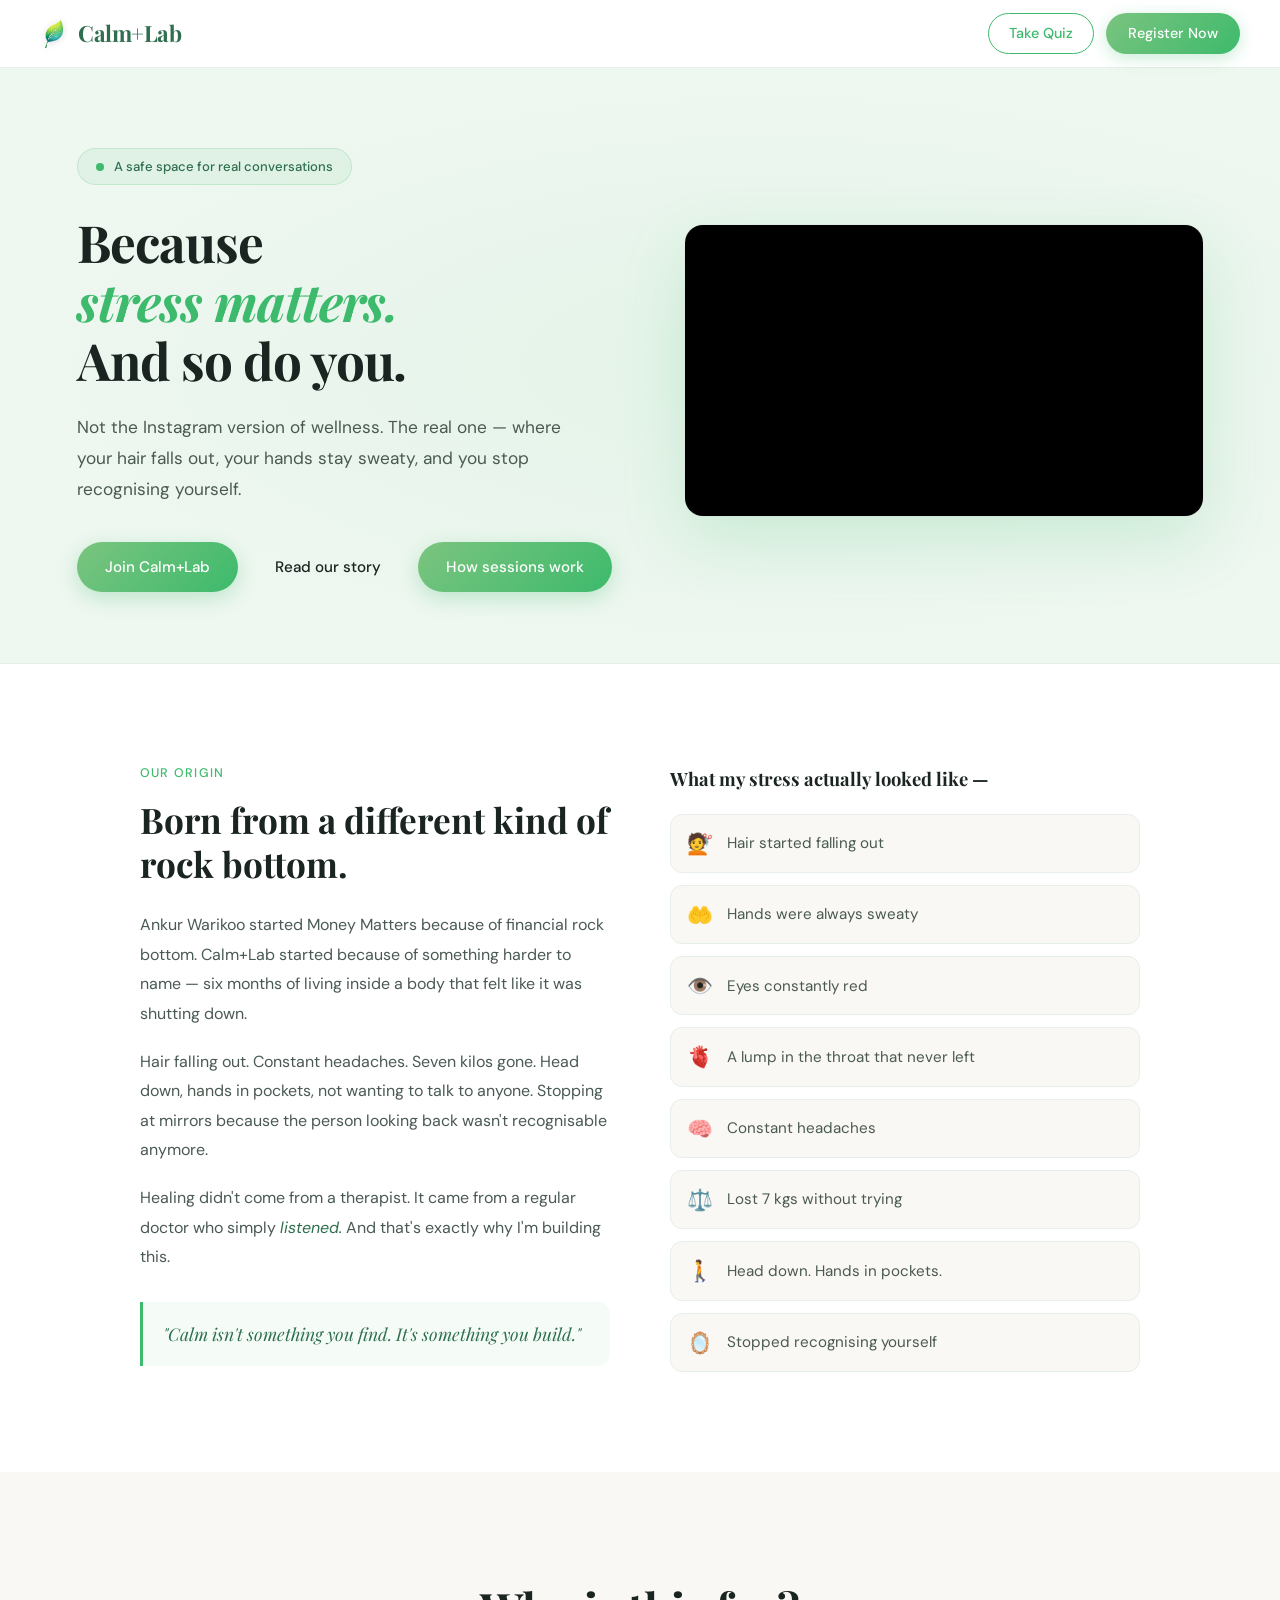
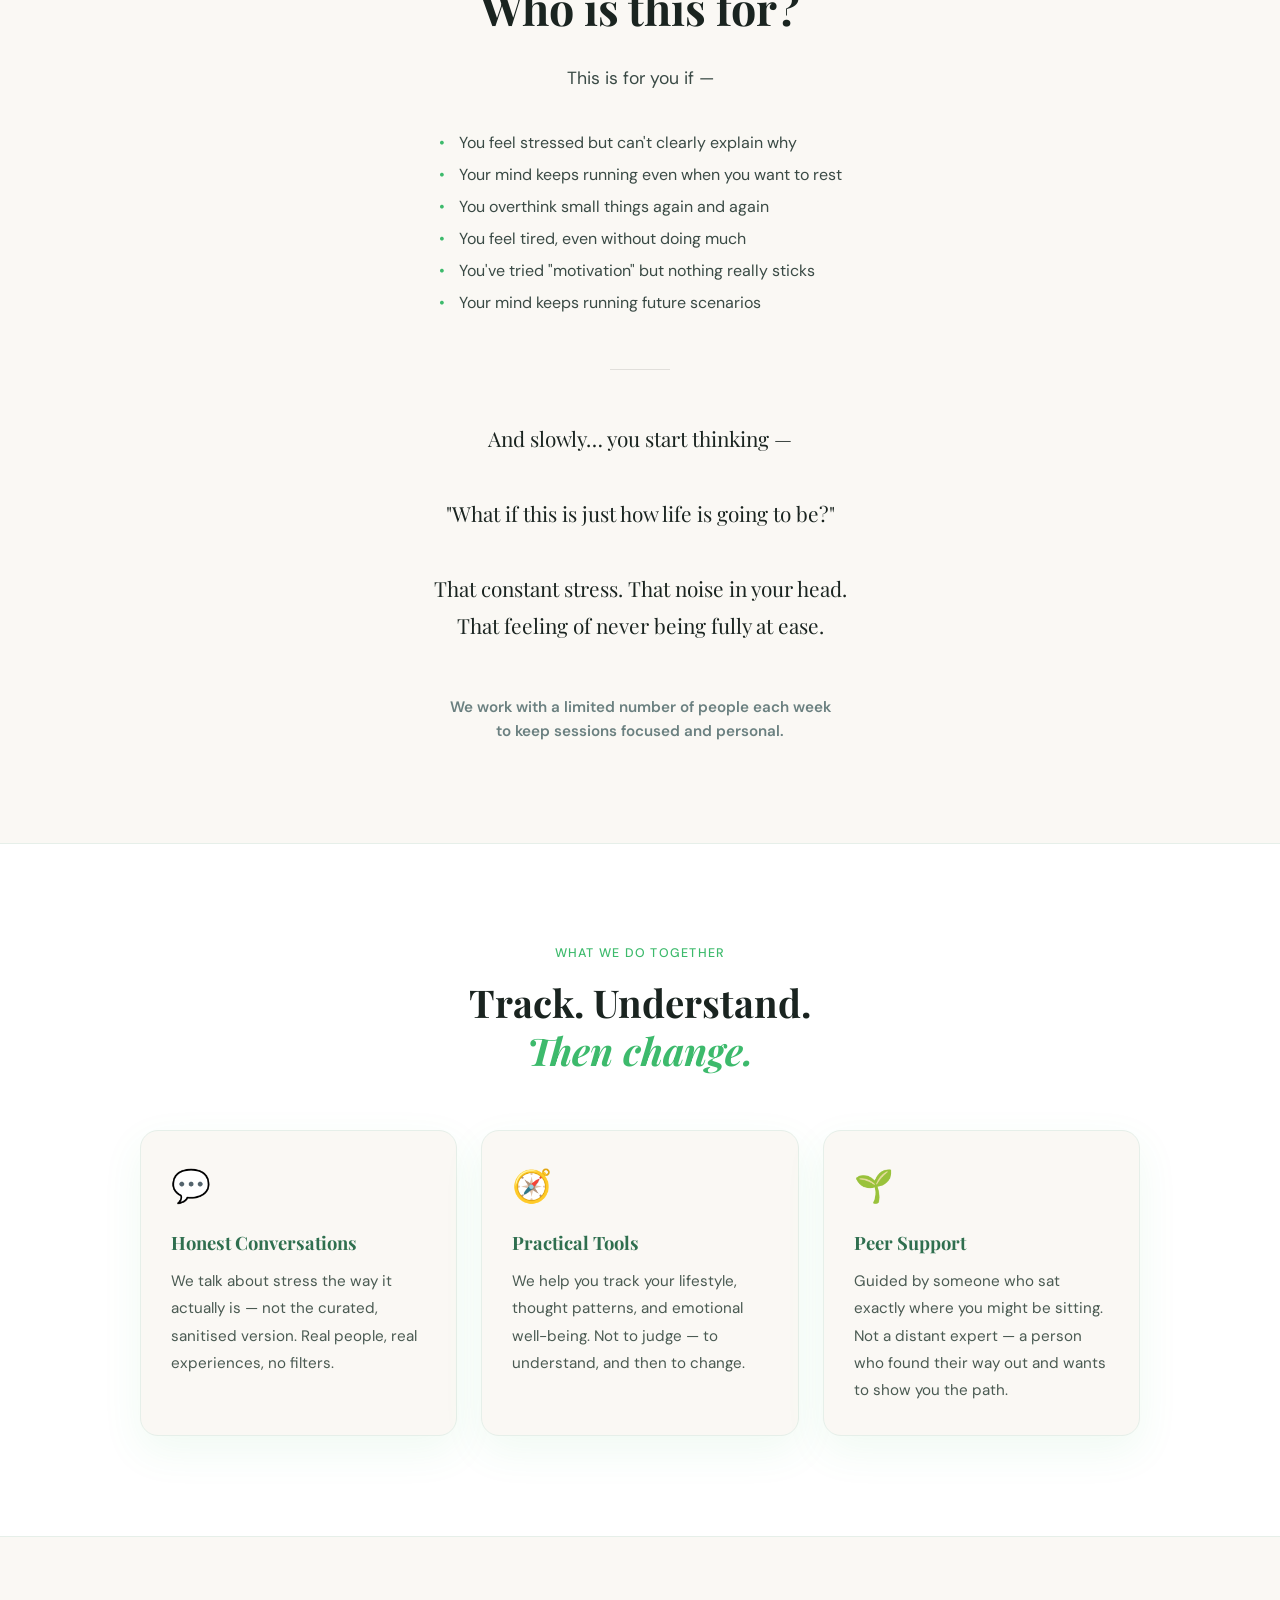
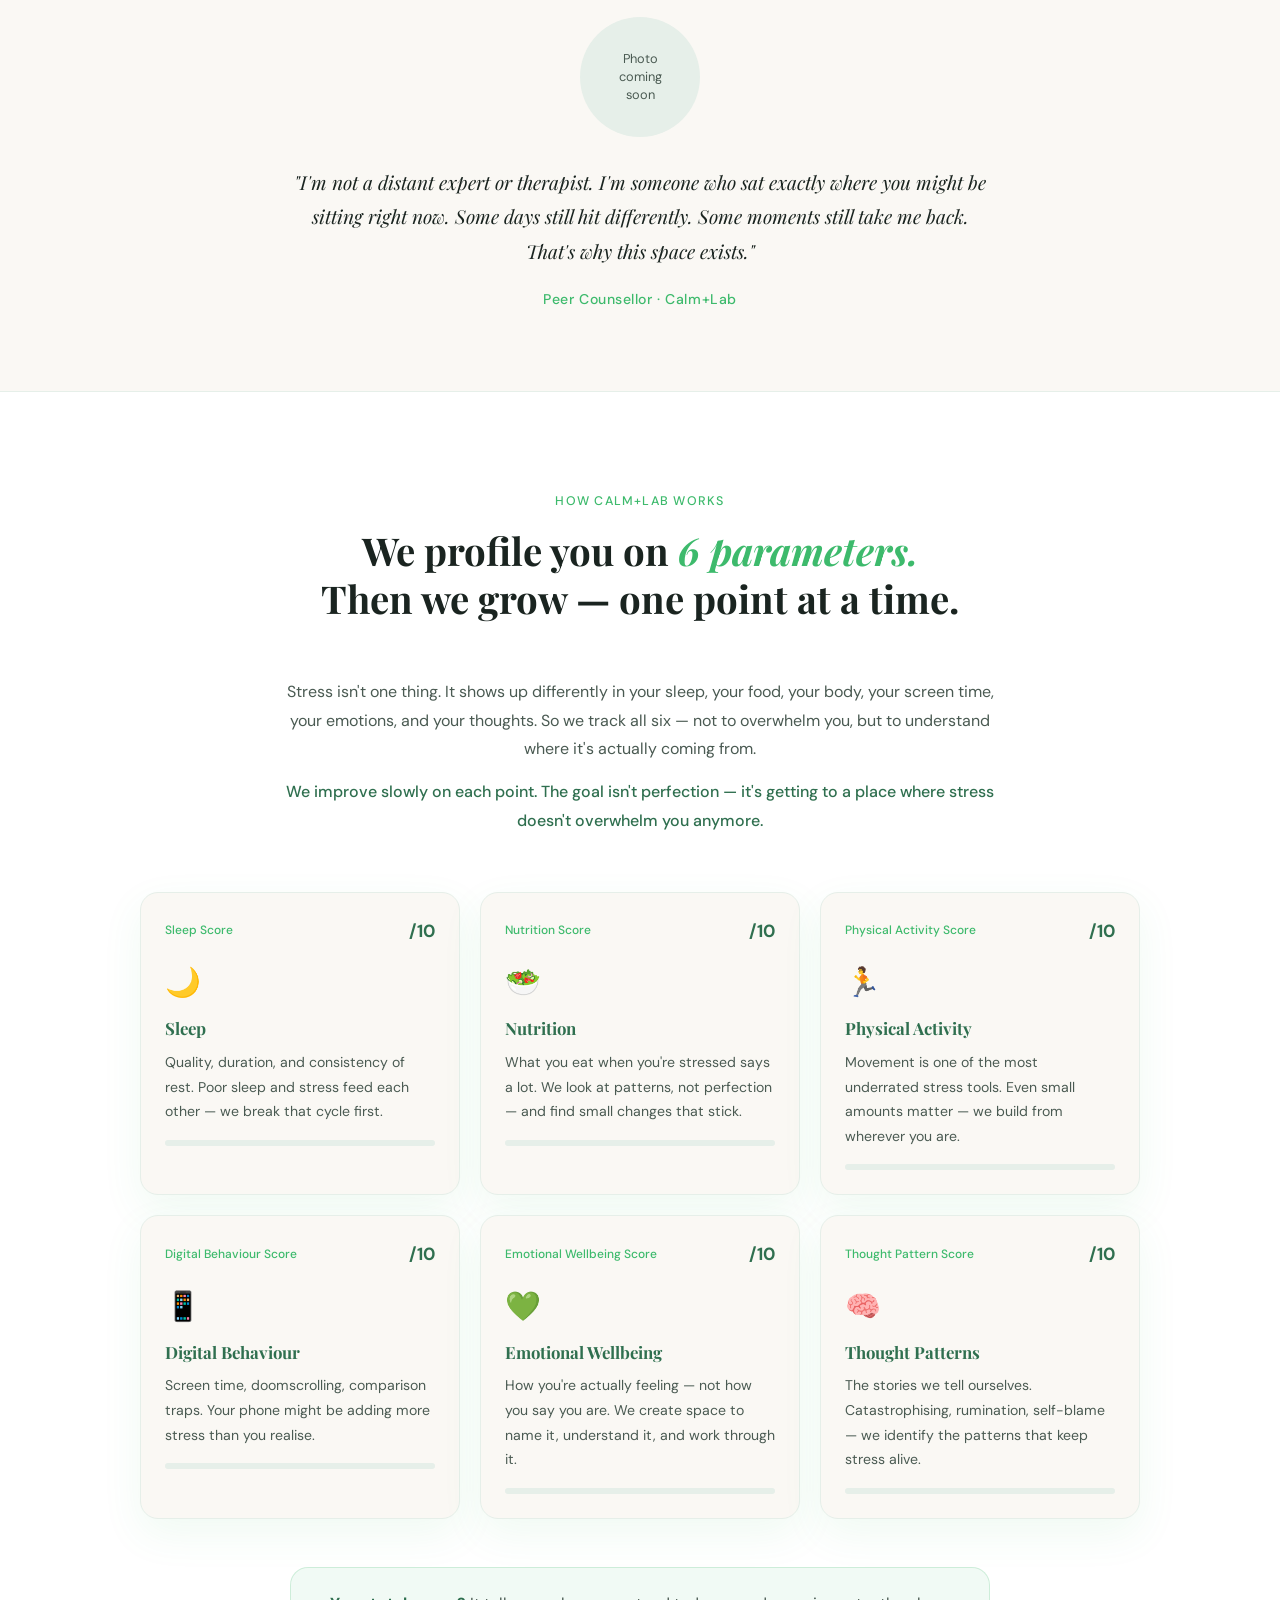
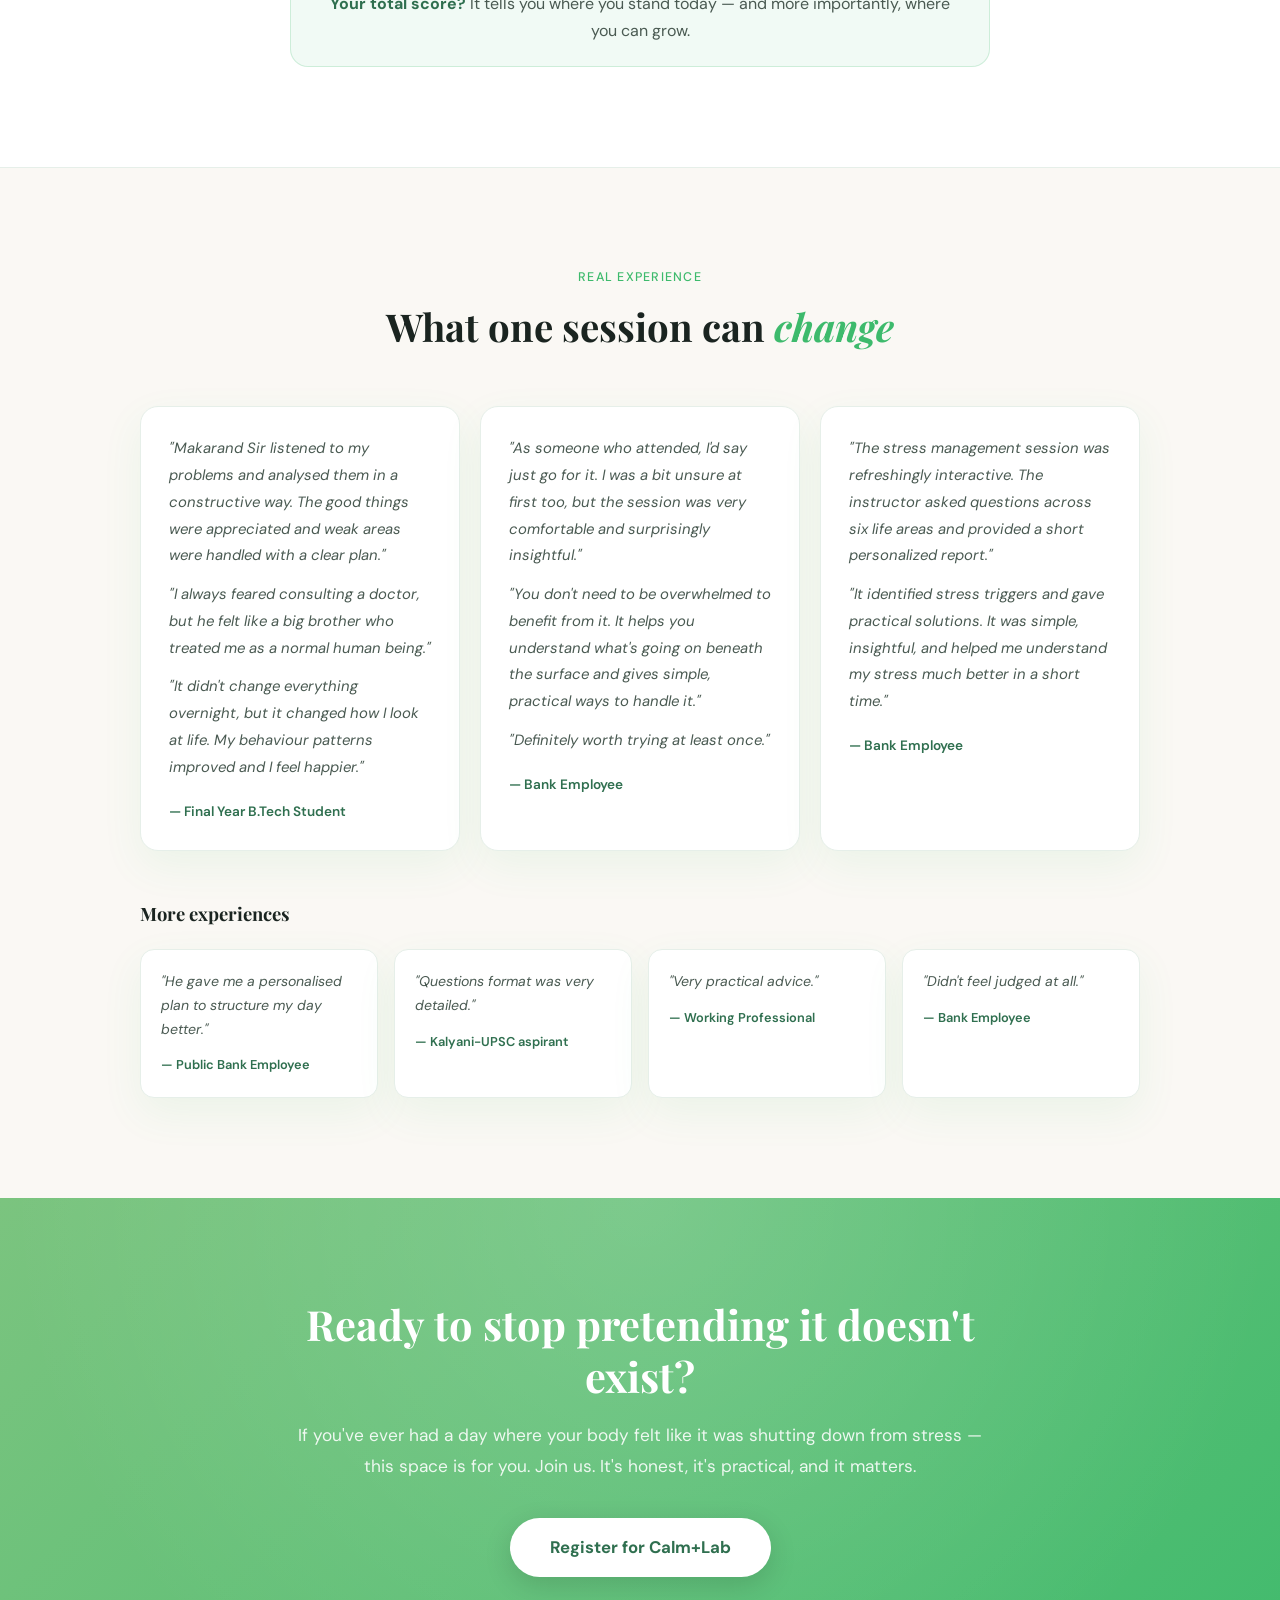
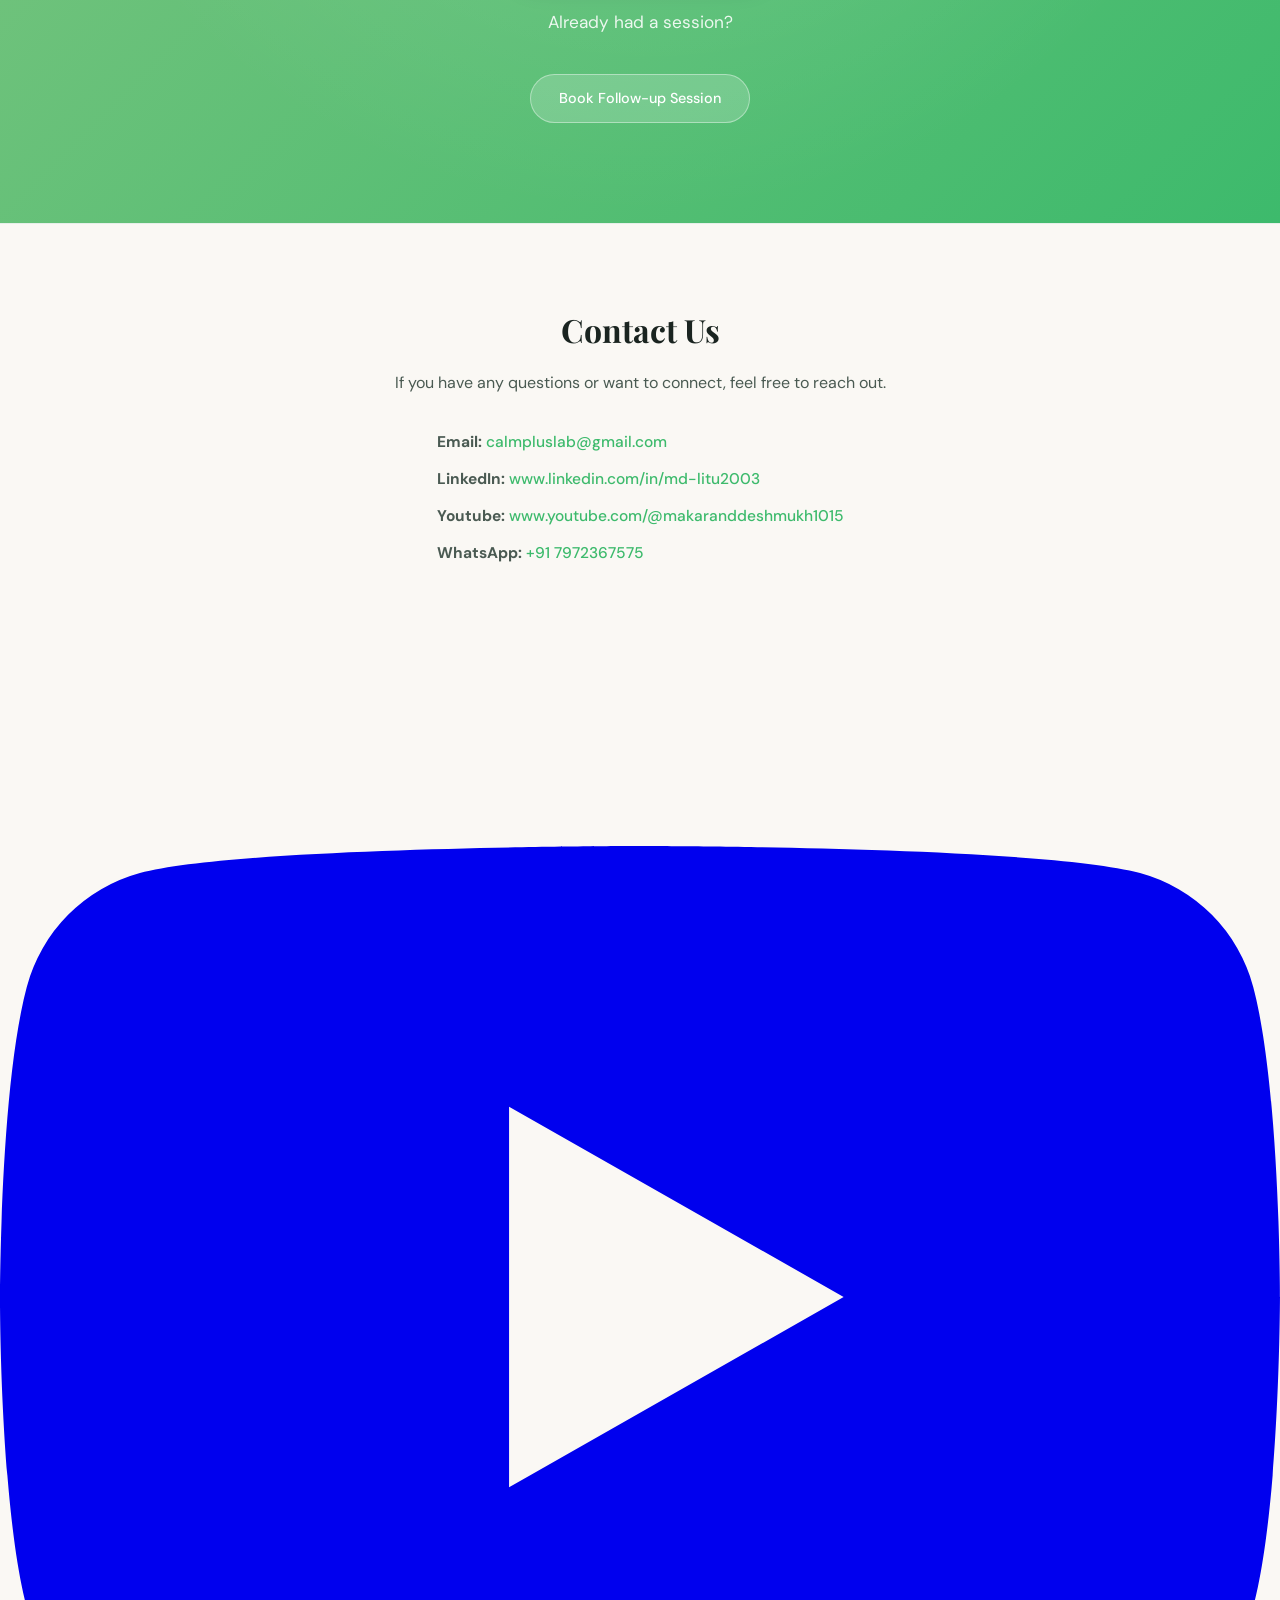
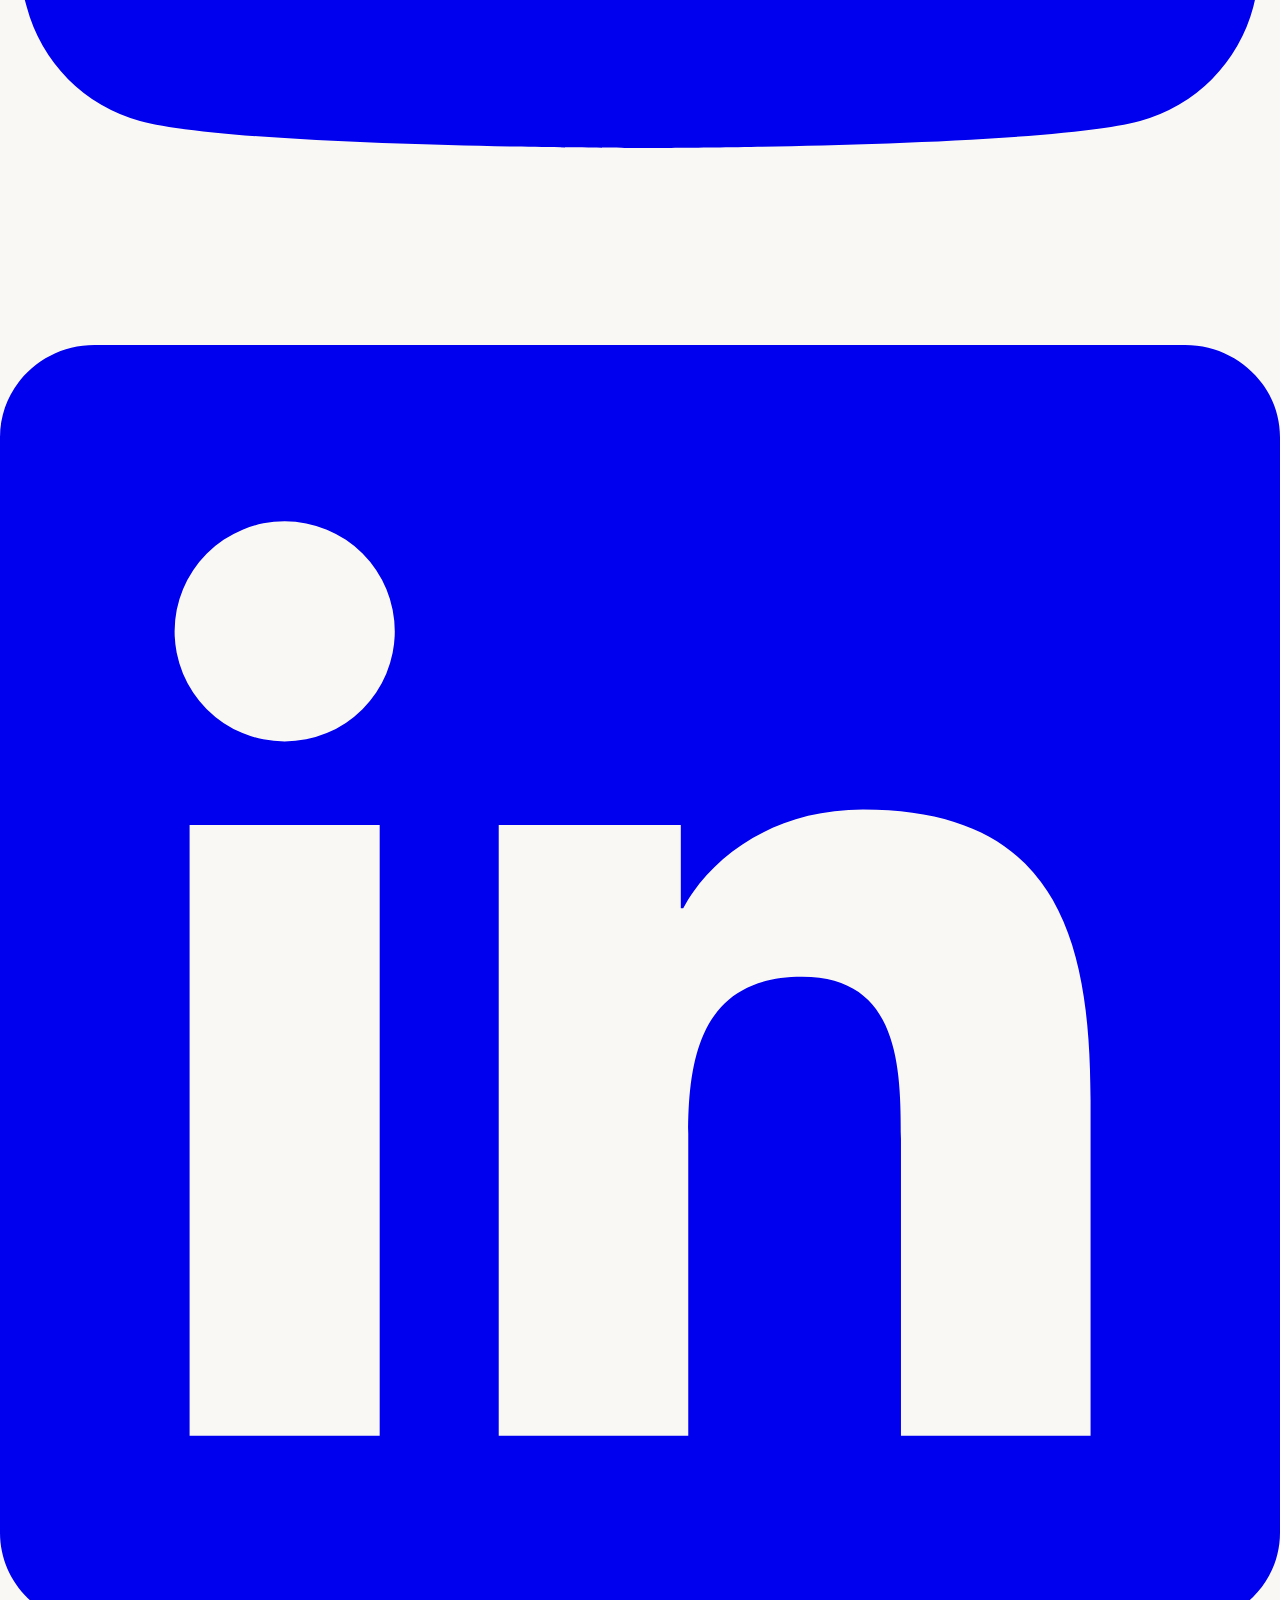
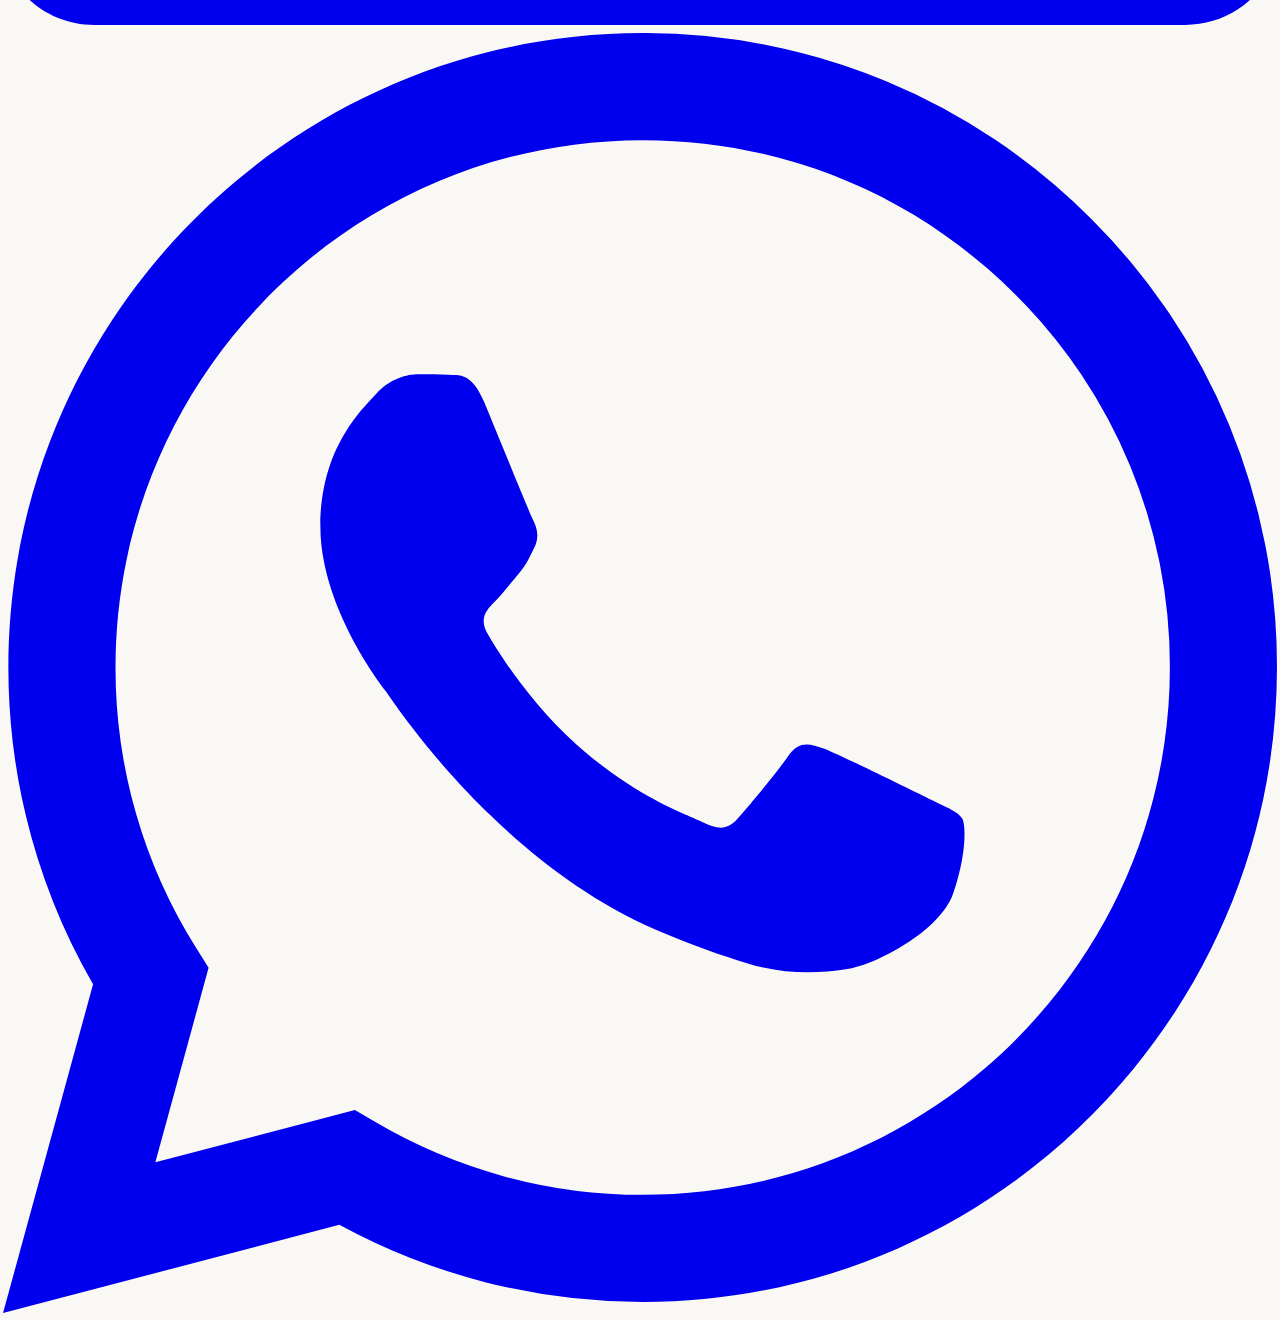
==== commit a300bc68: "Update index.html added floating icons and yt in contact us" ====
--- a/index.html
+++ b/index.html
@@ -288,11 +288,40 @@
     <div class="contact-details">
       <p><strong>Email:</strong> <a href="mailto:calmpluslab@gmail.com">calmpluslab@gmail.com</a></p>
       <p><strong>LinkedIn:</strong> <a href="https://www.linkedin.com/in/md-litu2003" target="_blank">www.linkedin.com/in/md-litu2003</a></p>
+      <p><strong>Youtube:</strong> <a href="https://www.youtube.com/@makaranddeshmukh1015" target="_blank">www.youtube.com/@makaranddeshmukh1015</a></p>
       <p><strong>WhatsApp:</strong> <a href="https://wa.me/917972367575" target="_blank">+91 7972367575</a></p>
     </div>
   </div>
 </section>
+
+<!-- FLOATING SOCIAL ICONS -->
+<div class="float-social">
+  <div class="float-icon-wrap">
+    <a href="https://www.youtube.com/@makaranddeshmukh1015" target="_blank" class="float-icon float-yt" aria-label="YouTube">
+      <svg viewBox="0 0 24 24" fill="currentColor" xmlns="http://www.w3.org/2000/svg">
+        <path d="M23.498 6.186a3.016 3.016 0 0 0-2.122-2.136C19.505 3.545 12 3.545 12 3.545s-7.505 0-9.377.505A3.017 3.017 0 0 0 .502 6.186C0 8.07 0 12 0 12s0 3.93.502 5.814a3.016 3.016 0 0 0 2.122 2.136c1.871.505 9.376.505 9.376.505s7.505 0 9.377-.505a3.015 3.015 0 0 0 2.122-2.136C24 15.93 24 12 24 12s0-3.93-.502-5.814zM9.545 15.568V8.432L15.818 12l-6.273 3.568z"/>
+      </svg>
+    </a>
+    <div class="float-shadow"></div>
+  </div>
+  <div class="float-icon-wrap">
+    <a href="https://www.linkedin.com/in/md-litu2003" target="_blank" class="float-icon float-li" aria-label="LinkedIn">
+      <svg viewBox="0 0 24 24" fill="currentColor" xmlns="http://www.w3.org/2000/svg">
+        <path d="M20.447 20.452h-3.554v-5.569c0-1.328-.027-3.037-1.852-3.037-1.853 0-2.136 1.445-2.136 2.939v5.667H9.351V9h3.414v1.561h.046c.477-.9 1.637-1.85 3.37-1.85 3.601 0 4.267 2.37 4.267 5.455v6.286zM5.337 7.433a2.062 2.062 0 0 1-2.063-2.065 2.064 2.064 0 1 1 2.063 2.065zm1.782 13.019H3.555V9h3.564v11.452zM22.225 0H1.771C.792 0 0 .774 0 1.729v20.542C0 23.227.792 24 1.771 24h20.451C23.2 24 24 23.227 24 22.271V1.729C24 .774 23.2 0 22.222 0h.003z"/>
+      </svg>
+    </a>
+    <div class="float-shadow"></div>
+  </div>
+  <div class="float-icon-wrap">
+    <a href="https://wa.me/917972367575" target="_blank" class="float-icon float-wa" aria-label="WhatsApp">
+      <svg viewBox="0 0 24 24" fill="currentColor" xmlns="http://www.w3.org/2000/svg">
+        <path d="M17.472 14.382c-.297-.149-1.758-.867-2.03-.967-.273-.099-.471-.148-.67.15-.197.297-.767.966-.94 1.164-.173.199-.347.223-.644.075-.297-.15-1.255-.463-2.39-1.475-.883-.788-1.48-1.761-1.653-2.059-.173-.297-.018-.458.13-.606.134-.133.298-.347.446-.52.149-.174.198-.298.298-.497.099-.198.05-.371-.025-.52-.075-.149-.669-1.612-.916-2.207-.242-.579-.487-.5-.669-.51-.173-.008-.371-.01-.57-.01-.198 0-.52.074-.792.372-.272.297-1.04 1.016-1.04 2.479 0 1.462 1.065 2.875 1.213 3.074.149.198 2.096 3.2 5.077 4.487.709.306 1.262.489 1.694.625.712.227 1.36.195 1.871.118.571-.085 1.758-.719 2.006-1.413.248-.694.248-1.289.173-1.413-.074-.124-.272-.198-.57-.347m-5.421 7.403h-.004a9.87 9.87 0 0 1-5.031-1.378l-.361-.214-3.741.982.998-3.648-.235-.374a9.86 9.86 0 0 1-1.51-5.26c.001-5.45 4.436-9.884 9.888-9.884 2.64 0 5.122 1.03 6.988 2.898a9.825 9.825 0 0 1 2.893 6.994c-.003 5.45-4.437 9.884-9.885 9.884m8.413-18.297A11.815 11.815 0 0 0 12.05 0C5.495 0 .16 5.335.157 11.892c0 2.096.547 4.142 1.588 5.945L.057 24l6.305-1.654a11.882 11.882 0 0 0 5.683 1.448h.005c6.554 0 11.89-5.335 11.893-11.893a11.821 11.821 0 0 0-3.48-8.413z"/>
+      </svg>
+    </a>
+    <div class="float-shadow"></div>
+  </div>
+</div>
 
 <script src="index.js"></script>
 </body>
-</html>+</html>
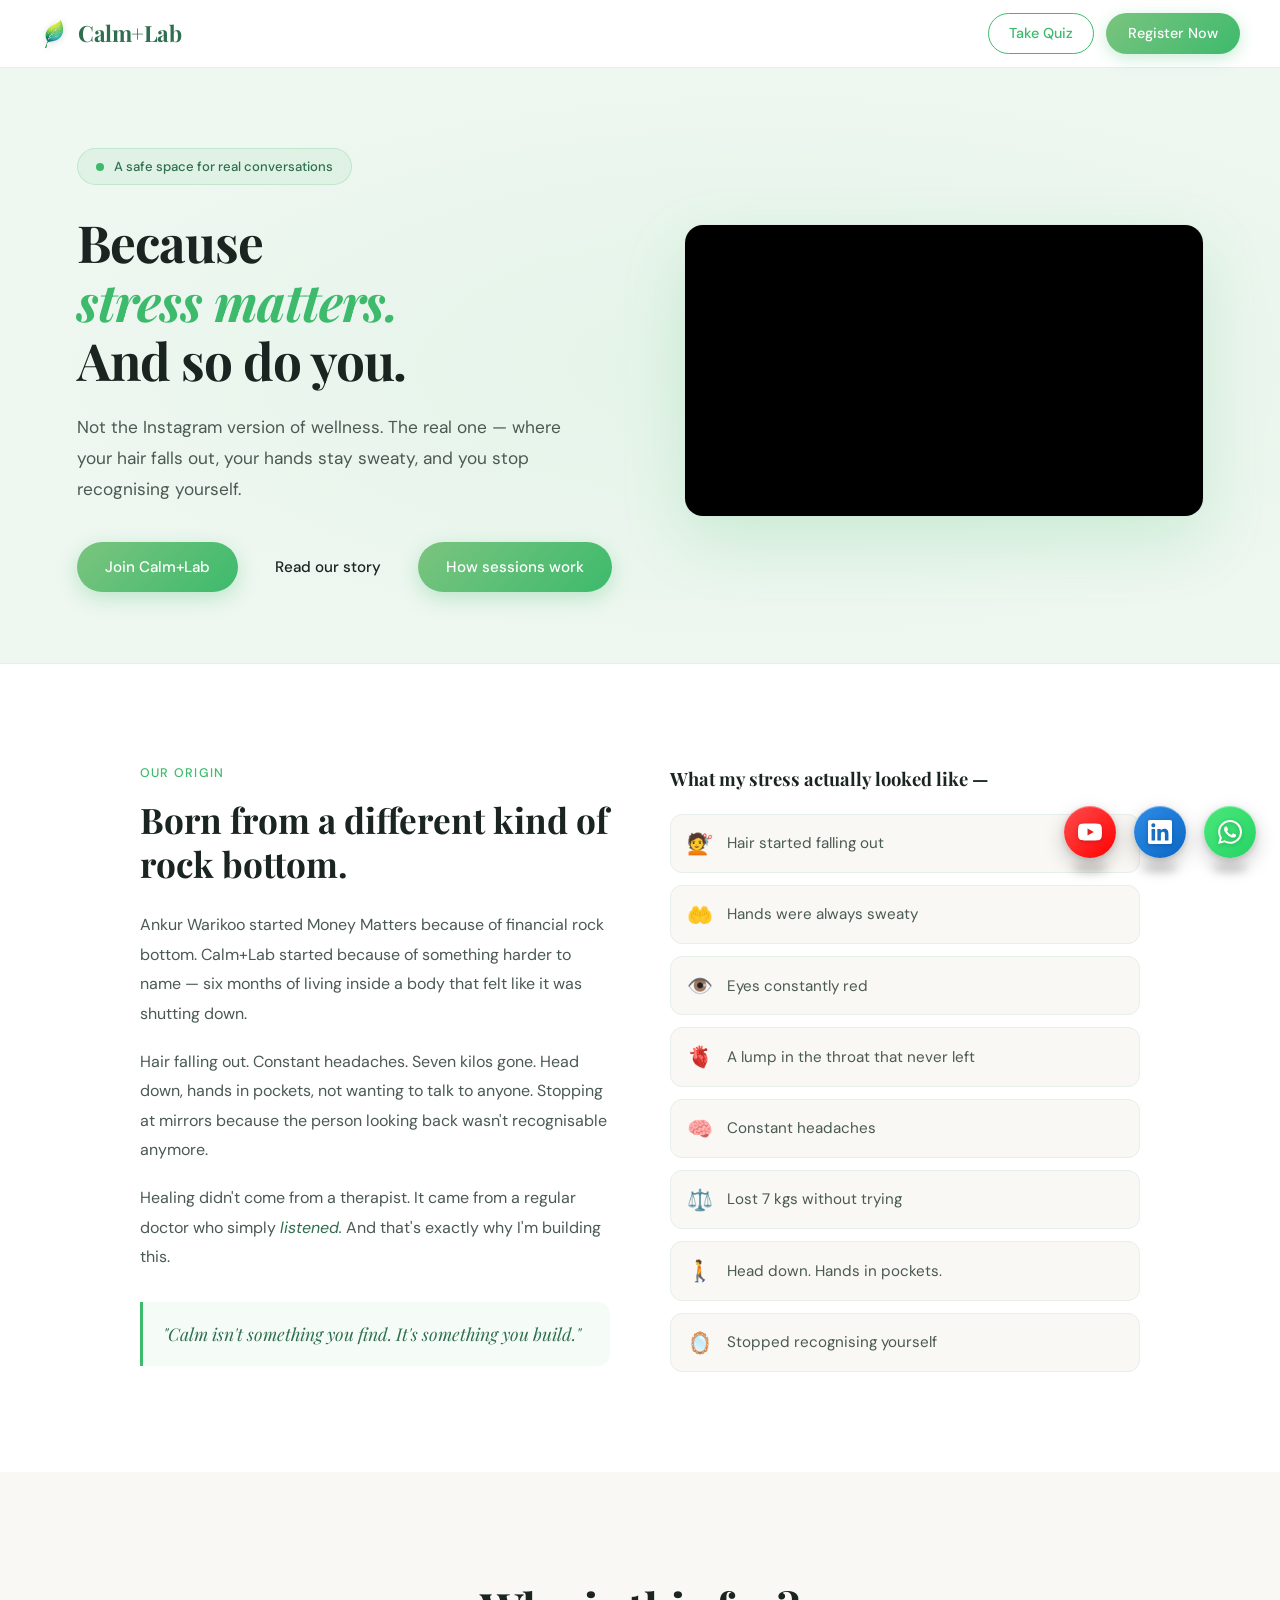
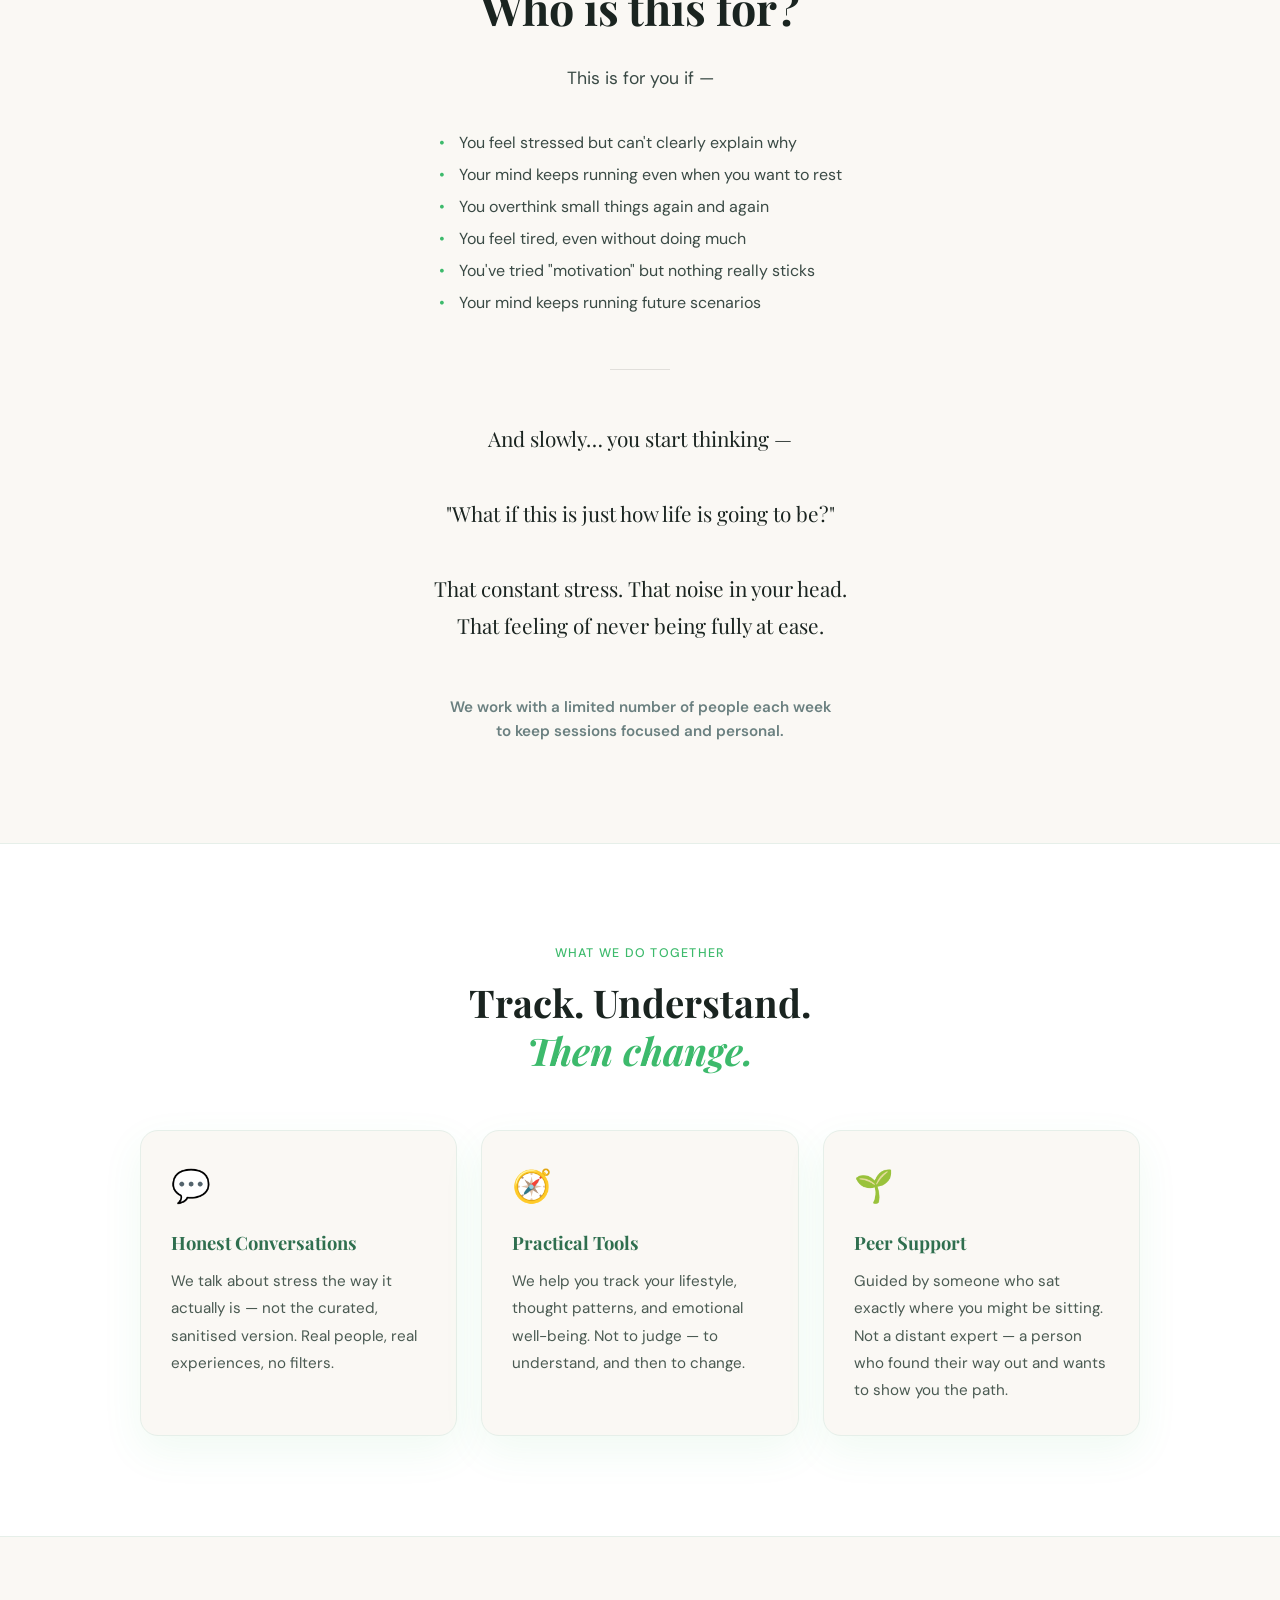
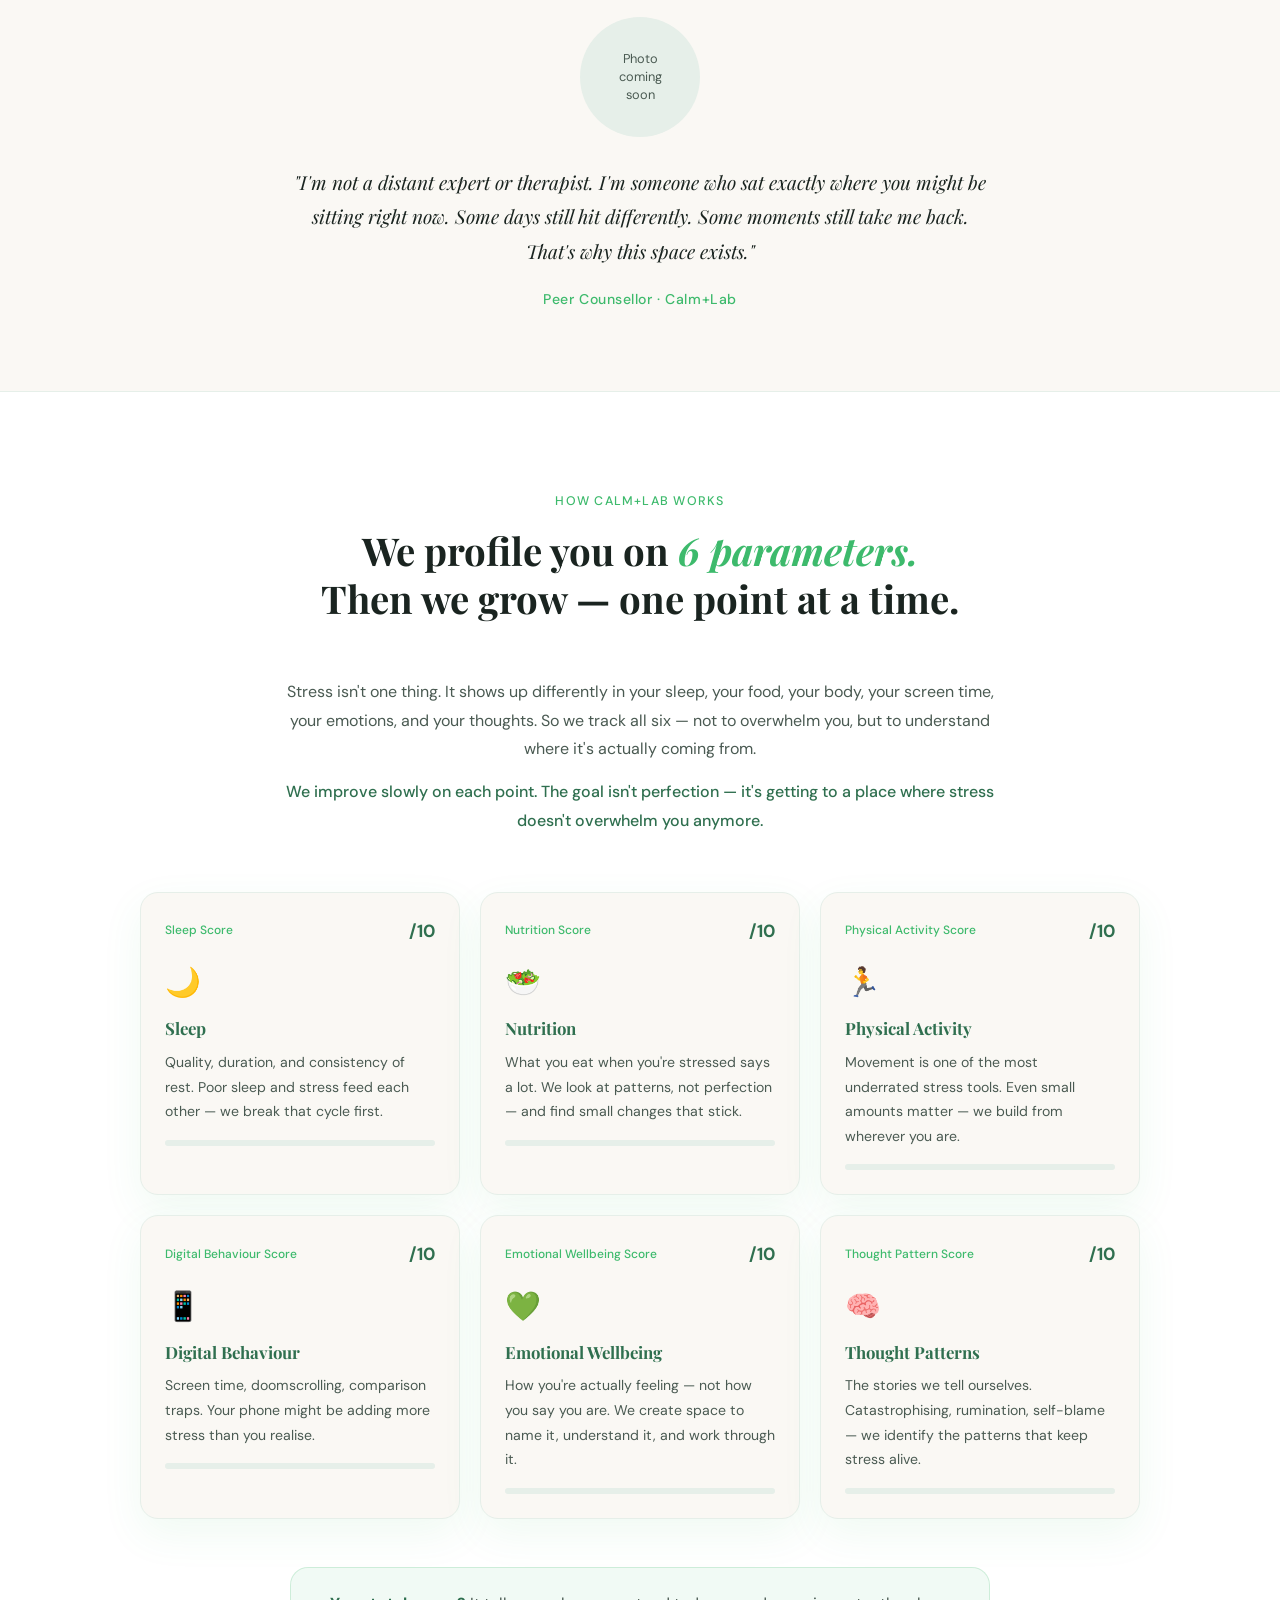
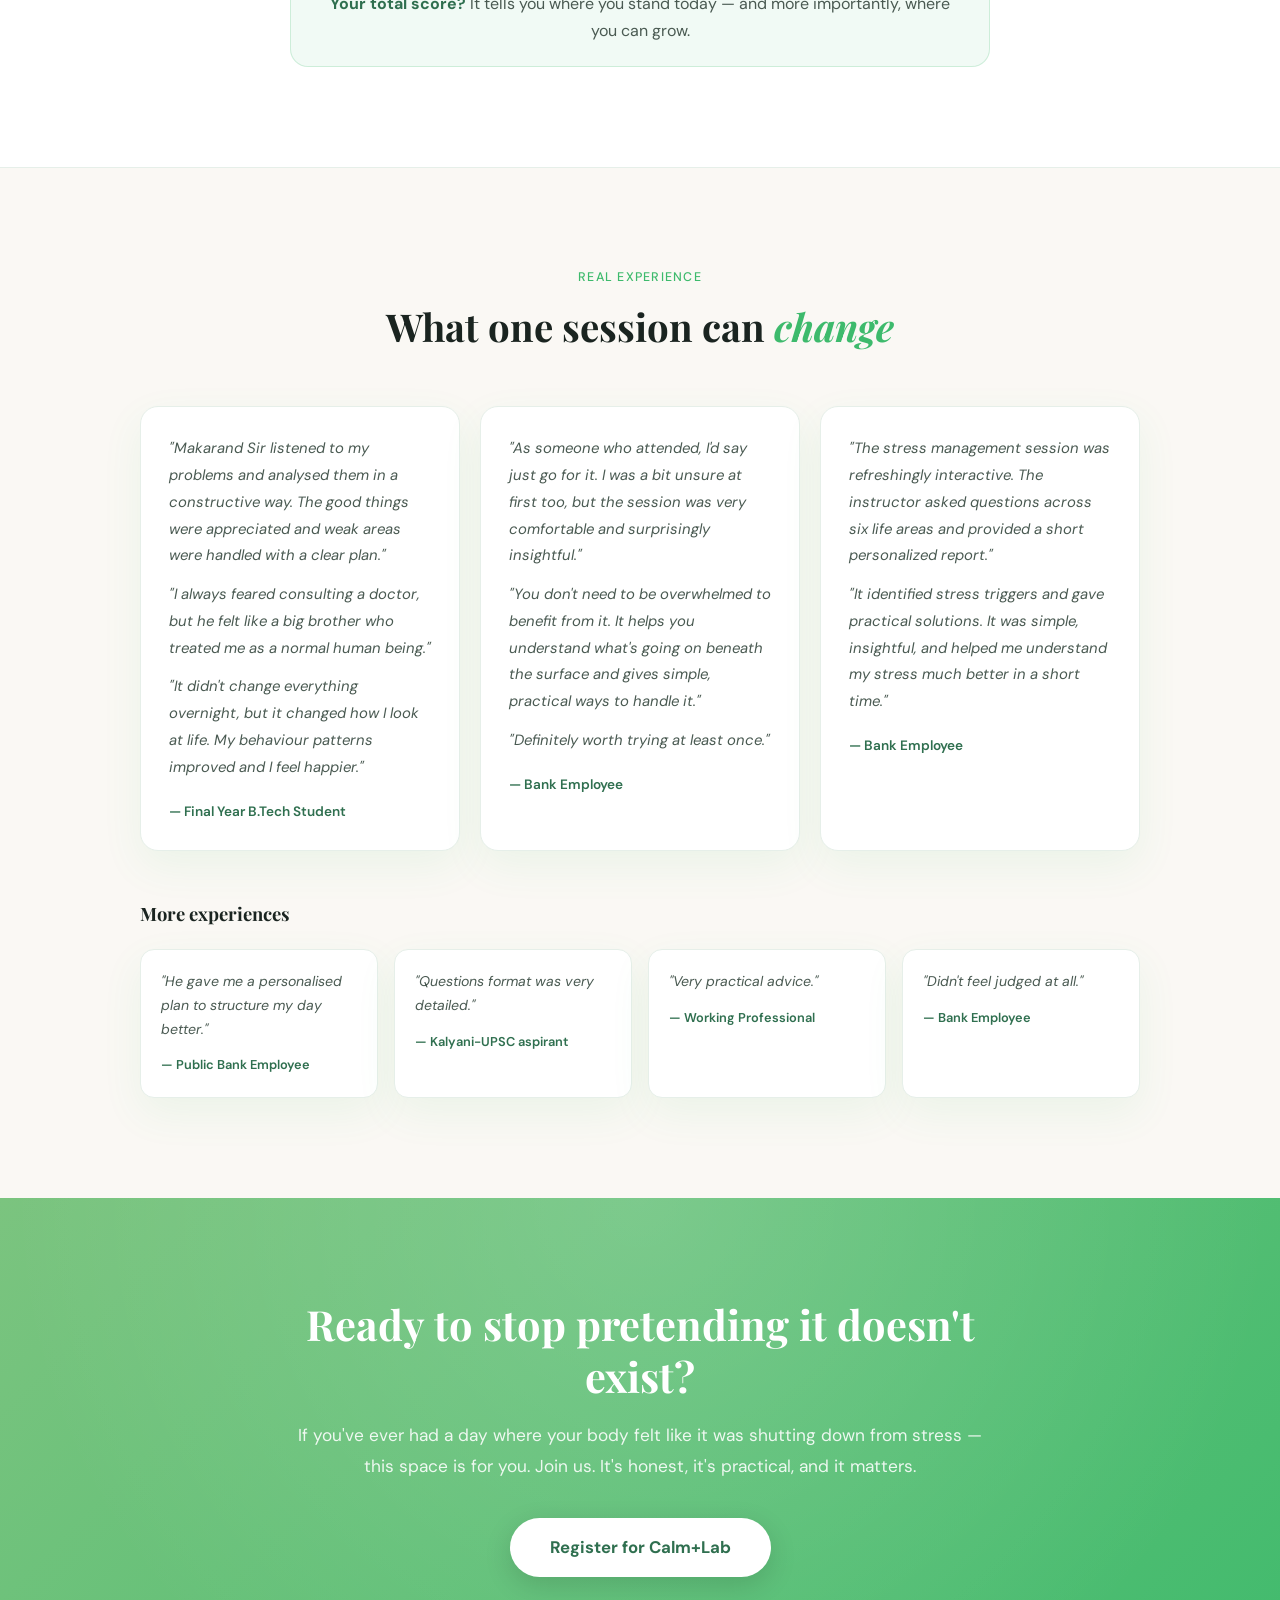
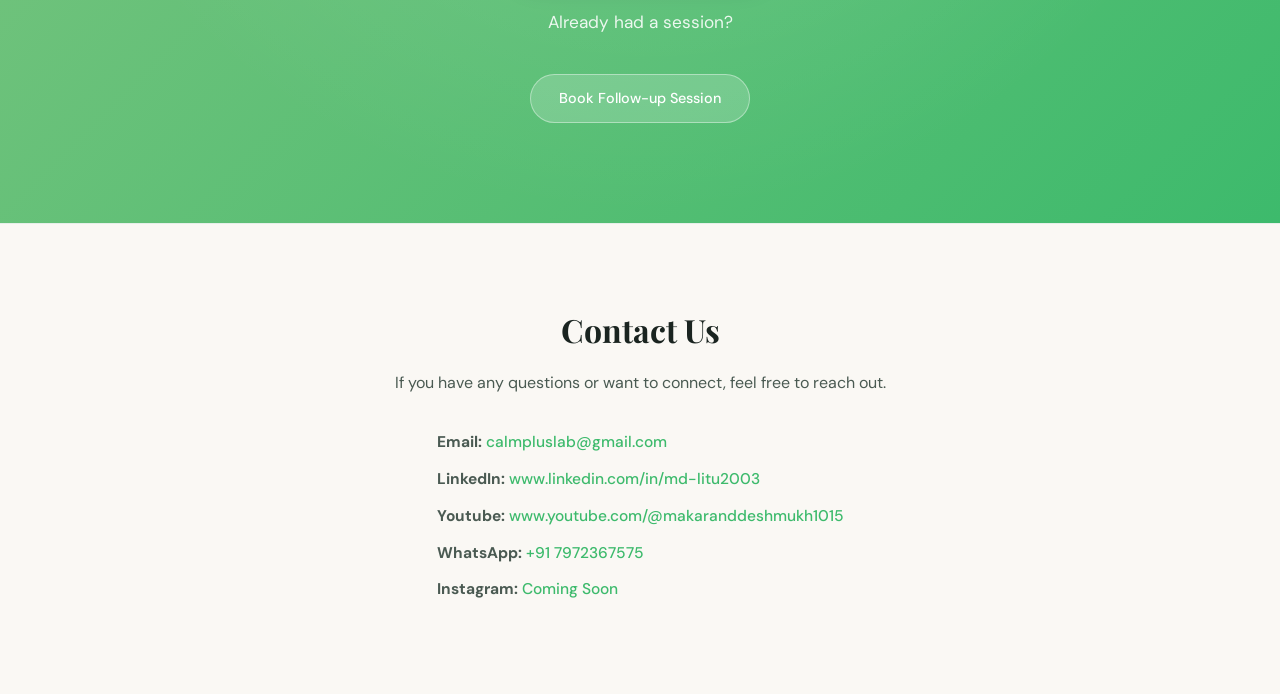
==== commit 31f5dfd5: "Update index.html" ====
--- a/index.html
+++ b/index.html
@@ -290,6 +290,7 @@
       <p><strong>LinkedIn:</strong> <a href="https://www.linkedin.com/in/md-litu2003" target="_blank">www.linkedin.com/in/md-litu2003</a></p>
       <p><strong>Youtube:</strong> <a href="https://www.youtube.com/@makaranddeshmukh1015" target="_blank">www.youtube.com/@makaranddeshmukh1015</a></p>
       <p><strong>WhatsApp:</strong> <a href="https://wa.me/917972367575" target="_blank">+91 7972367575</a></p>
+      <p><strong>Instagram:</strong> <a href="https://instagram.com" target="_blank">Coming Soon</a></p>
     </div>
   </div>
 </section>
--- a/index.css
+++ b/index.css
@@ -584,17 +584,100 @@
   .founder { padding: 60px 20px; }
 }
 
+
+/* ════════════════════════════════════════
+   FLOATING SOCIAL ICONS — horizontal 3D bounce
+════════════════════════════════════════ */
+@keyframes float-bounce {
+  0%   { transform: translateY(0px)    scale(1)    rotateX(0deg); }
+  25%  { transform: translateY(-12px)  scale(1.08) rotateX(8deg); }
+  50%  { transform: translateY(-18px)  scale(1.12) rotateX(0deg); }
+  75%  { transform: translateY(-8px)   scale(1.05) rotateX(-4deg); }
+  100% { transform: translateY(0px)    scale(1)    rotateX(0deg); }
+}
+
+@keyframes shadow-pulse {
+  0%,100% { transform: scaleX(1);   opacity: 0.35; }
+  50%      { transform: scaleX(0.6); opacity: 0.15; }
+}
+
+.float-social {
+  position: fixed;
+  bottom: 28px;
+  right: 24px;
+  z-index: 999;
+  display: flex;
+  flex-direction: row;
+  gap: 18px;
+  align-items: flex-end;
+  perspective: 400px;
+}
+
+.float-icon-wrap {
+  display: flex;
+  flex-direction: column;
+  align-items: center;
+  gap: 6px;
+}
+
+.float-icon {
+  width: 52px;
+  height: 52px;
+  border-radius: 50%;
+  display: flex;
+  align-items: center;
+  justify-content: center;
+  text-decoration: none;
+  box-shadow:
+    0 8px 20px rgba(0,0,0,0.22),
+    0 2px 6px rgba(0,0,0,0.14),
+    inset 0 1px 0 rgba(255,255,255,0.35);
+  animation: float-bounce 2s ease-in-out infinite;
+  transform-style: preserve-3d;
+  will-change: transform;
+}
+
+.float-icon svg {
+  width: 24px;
+  height: 24px;
+  filter: drop-shadow(0 1px 2px rgba(0,0,0,0.2));
+}
+
+/* stagger each icon */
+.float-icon-wrap:nth-child(1) .float-icon { animation-delay: 0s; }
+.float-icon-wrap:nth-child(2) .float-icon { animation-delay: 0.3s; }
+.float-icon-wrap:nth-child(3) .float-icon { animation-delay: 0.6s; }
+
+/* ground shadow blob */
+.float-shadow {
+  width: 36px;
+  height: 8px;
+  border-radius: 50%;
+  background: rgba(0,0,0,0.18);
+  filter: blur(4px);
+  animation: shadow-pulse 2s ease-in-out infinite;
+}
+.float-icon-wrap:nth-child(1) .float-shadow { animation-delay: 0s; }
+.float-icon-wrap:nth-child(2) .float-shadow { animation-delay: 0.3s; }
+.float-icon-wrap:nth-child(3) .float-shadow { animation-delay: 0.6s; }
+
+/* pause on hover for interaction */
+.float-icon:hover {
+  animation-play-state: paused;
+  transform: translateY(-22px) scale(1.18) rotateX(0deg);
+  box-shadow:
+    0 22px 40px rgba(0,0,0,0.26),
+    0 4px 10px rgba(0,0,0,0.16),
+    inset 0 1px 0 rgba(255,255,255,0.4);
+}
+
+.float-yt { background: linear-gradient(135deg, #ff4e4e, #FF0000); color: #fff; }
+.float-li { background: linear-gradient(135deg, #2f8de8, #0A66C2); color: #fff; }
+.float-wa { background: linear-gradient(135deg, #4be87a, #25D366); color: #fff; }
+
 @media (max-width: 480px) {
-  nav { padding: 0 12px; height: 52px; }
-  .brand { font-size: 1rem; }
-  .nav-logo-img { width: 22px; height: 22px; }
-  .nav-quiz { padding: 5px 10px; font-size: 0.74rem; }
-  .nav-register { padding: 6px 12px; font-size: 0.74rem; }
-  .hero-actions { flex-direction: column; width: 100%; }
-  .btn-primary, .btn-ghost { width: 100%; justify-content: center; }
-  .hero-video { border-radius: 12px; }
-  .card { padding: 20px 16px; }
-  .param-card { padding: 18px 16px; }
-  .testimonial-card { padding: 20px 16px; }
-  .register-btn { width: 100%; justify-content: center; padding: 14px 24px; }
-}+  .float-social  { bottom: 16px; right: 12px; gap: 12px; }
+  .float-icon    { width: 44px; height: 44px; }
+  .float-icon svg { width: 20px; height: 20px; }
+  .float-shadow  { width: 28px; height: 6px; }
+}
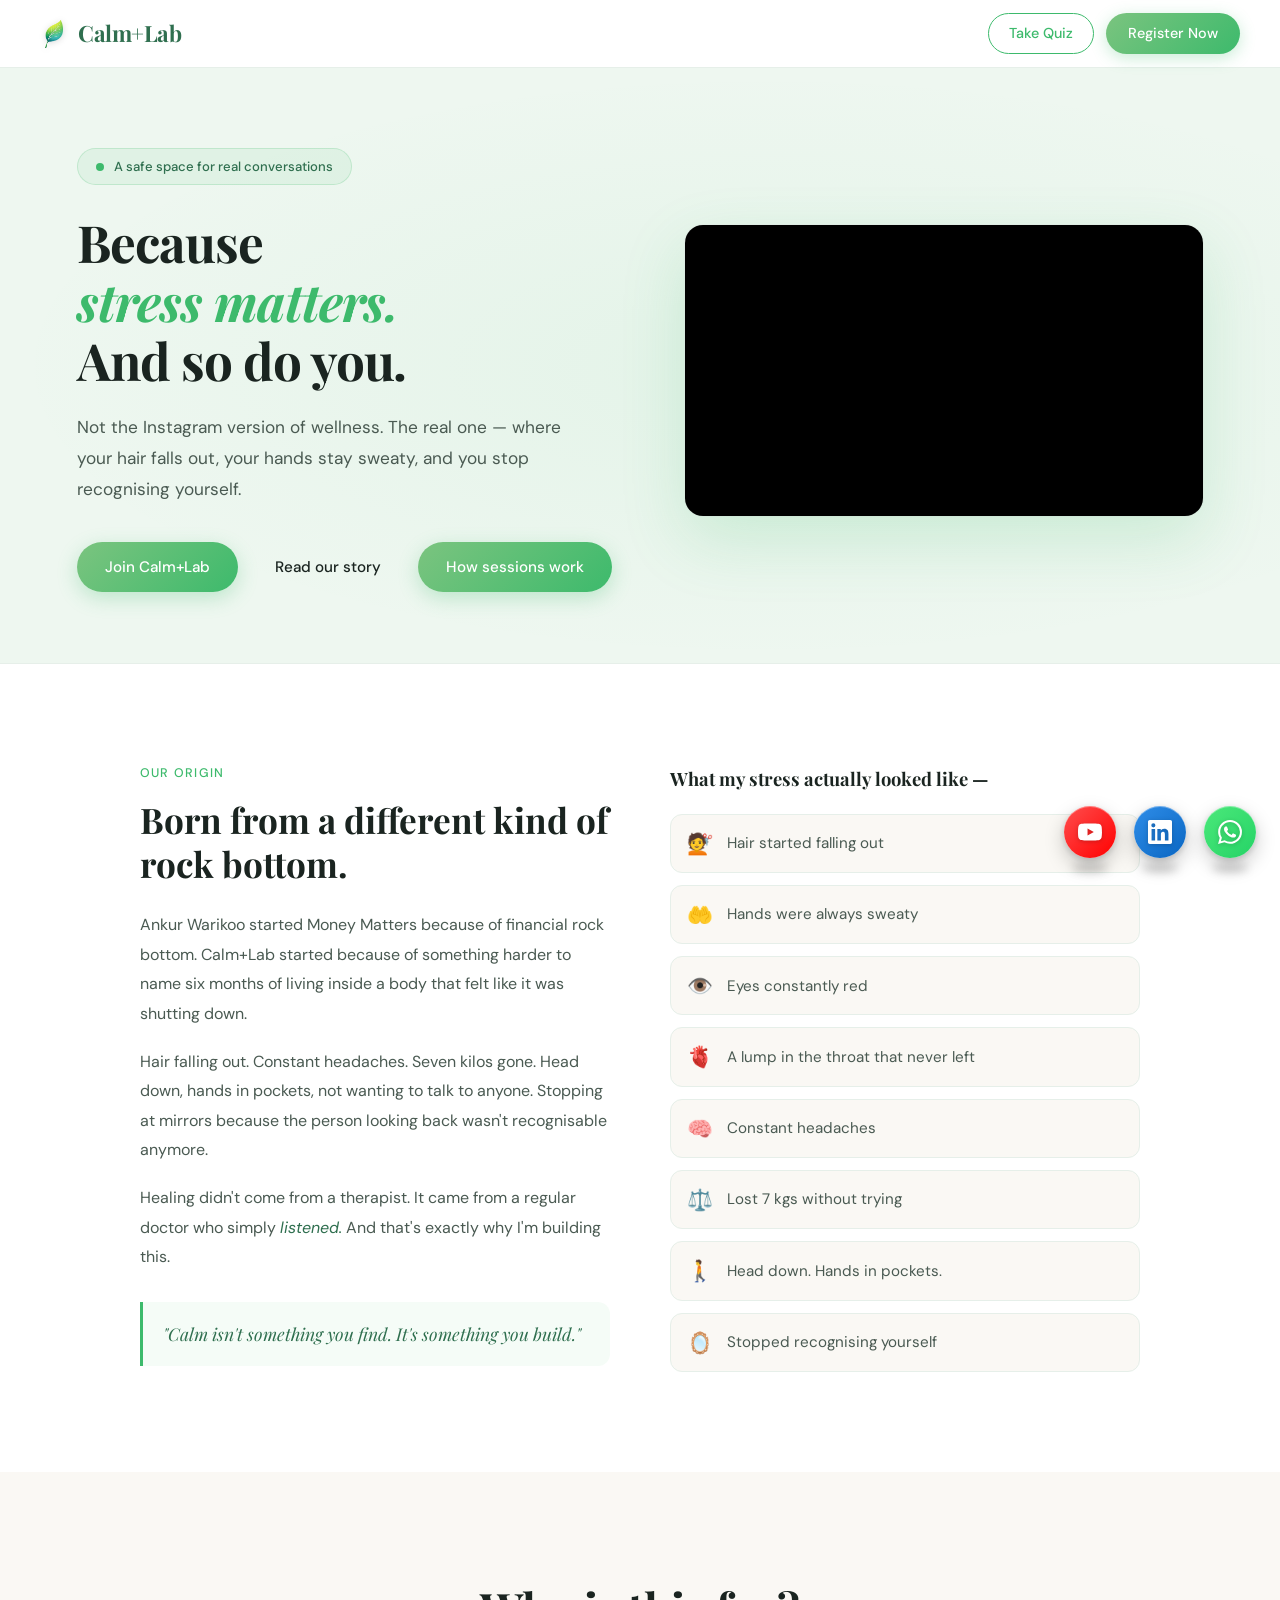
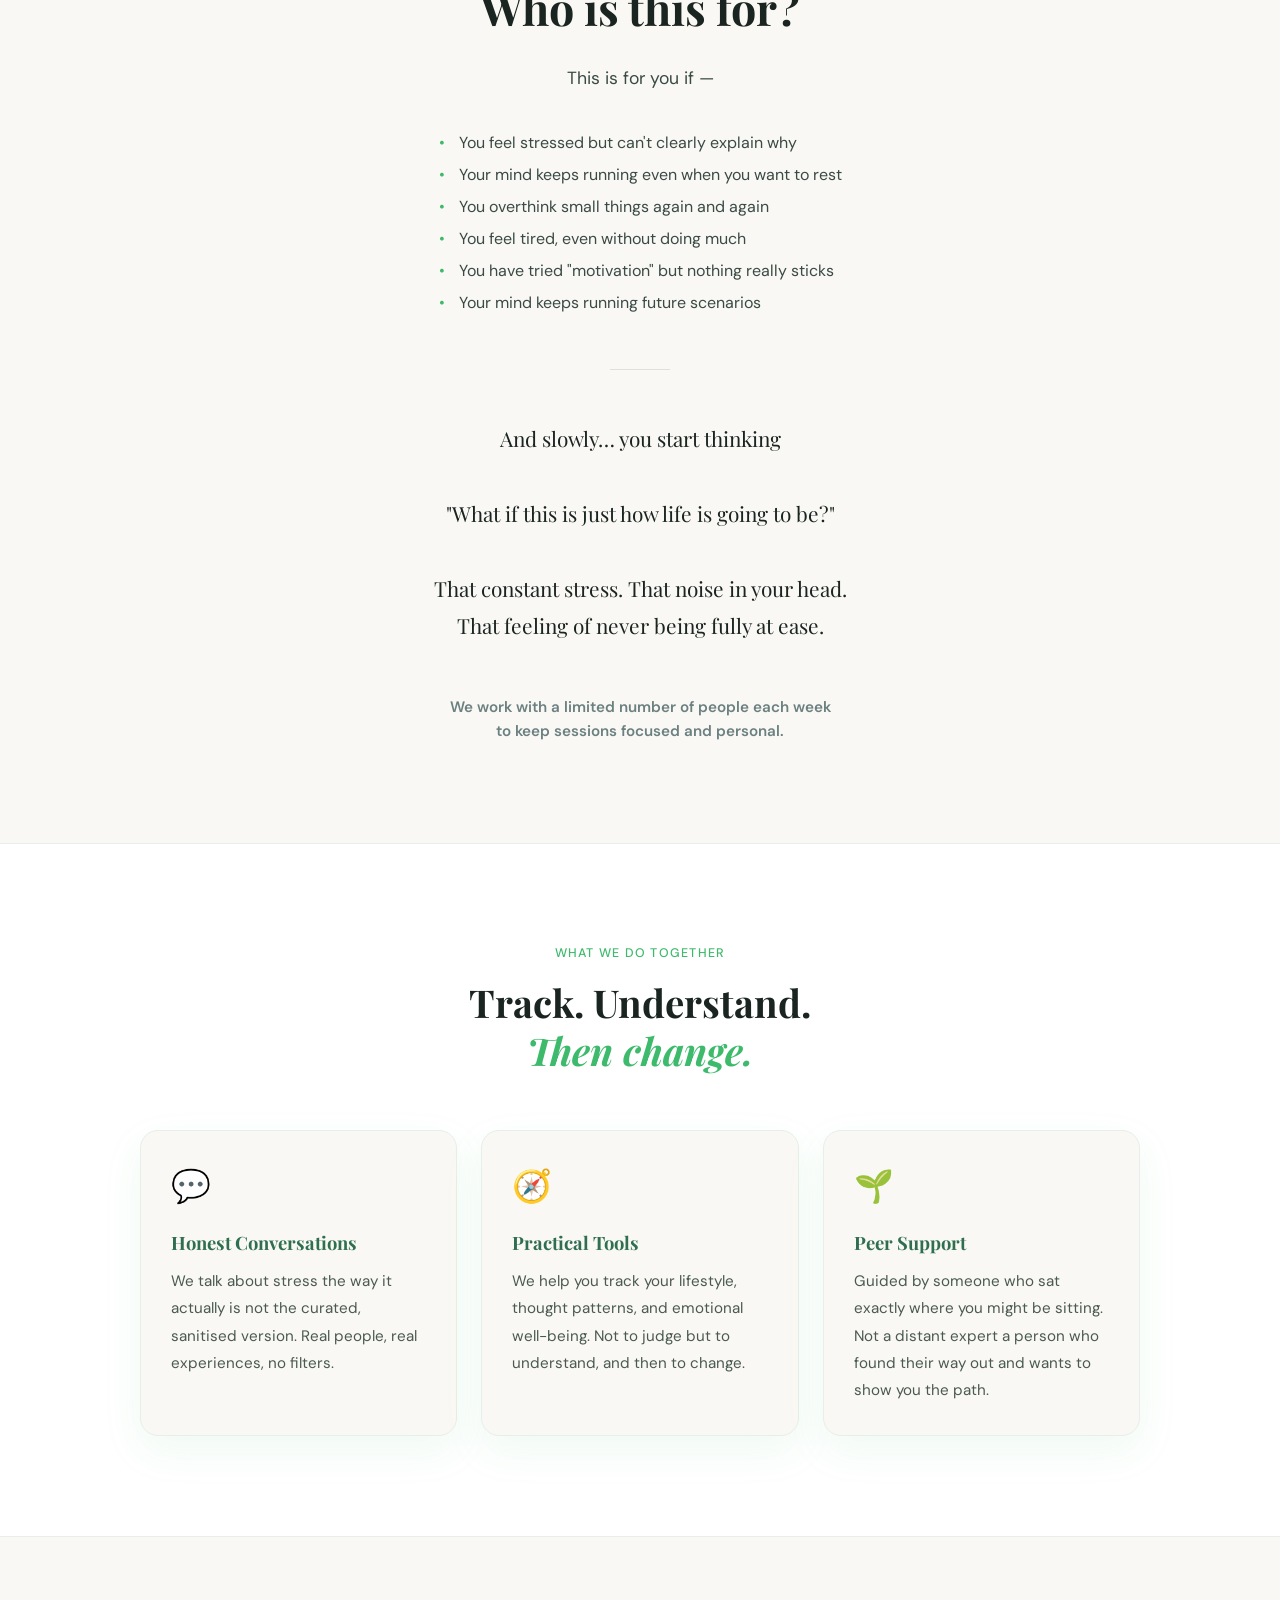
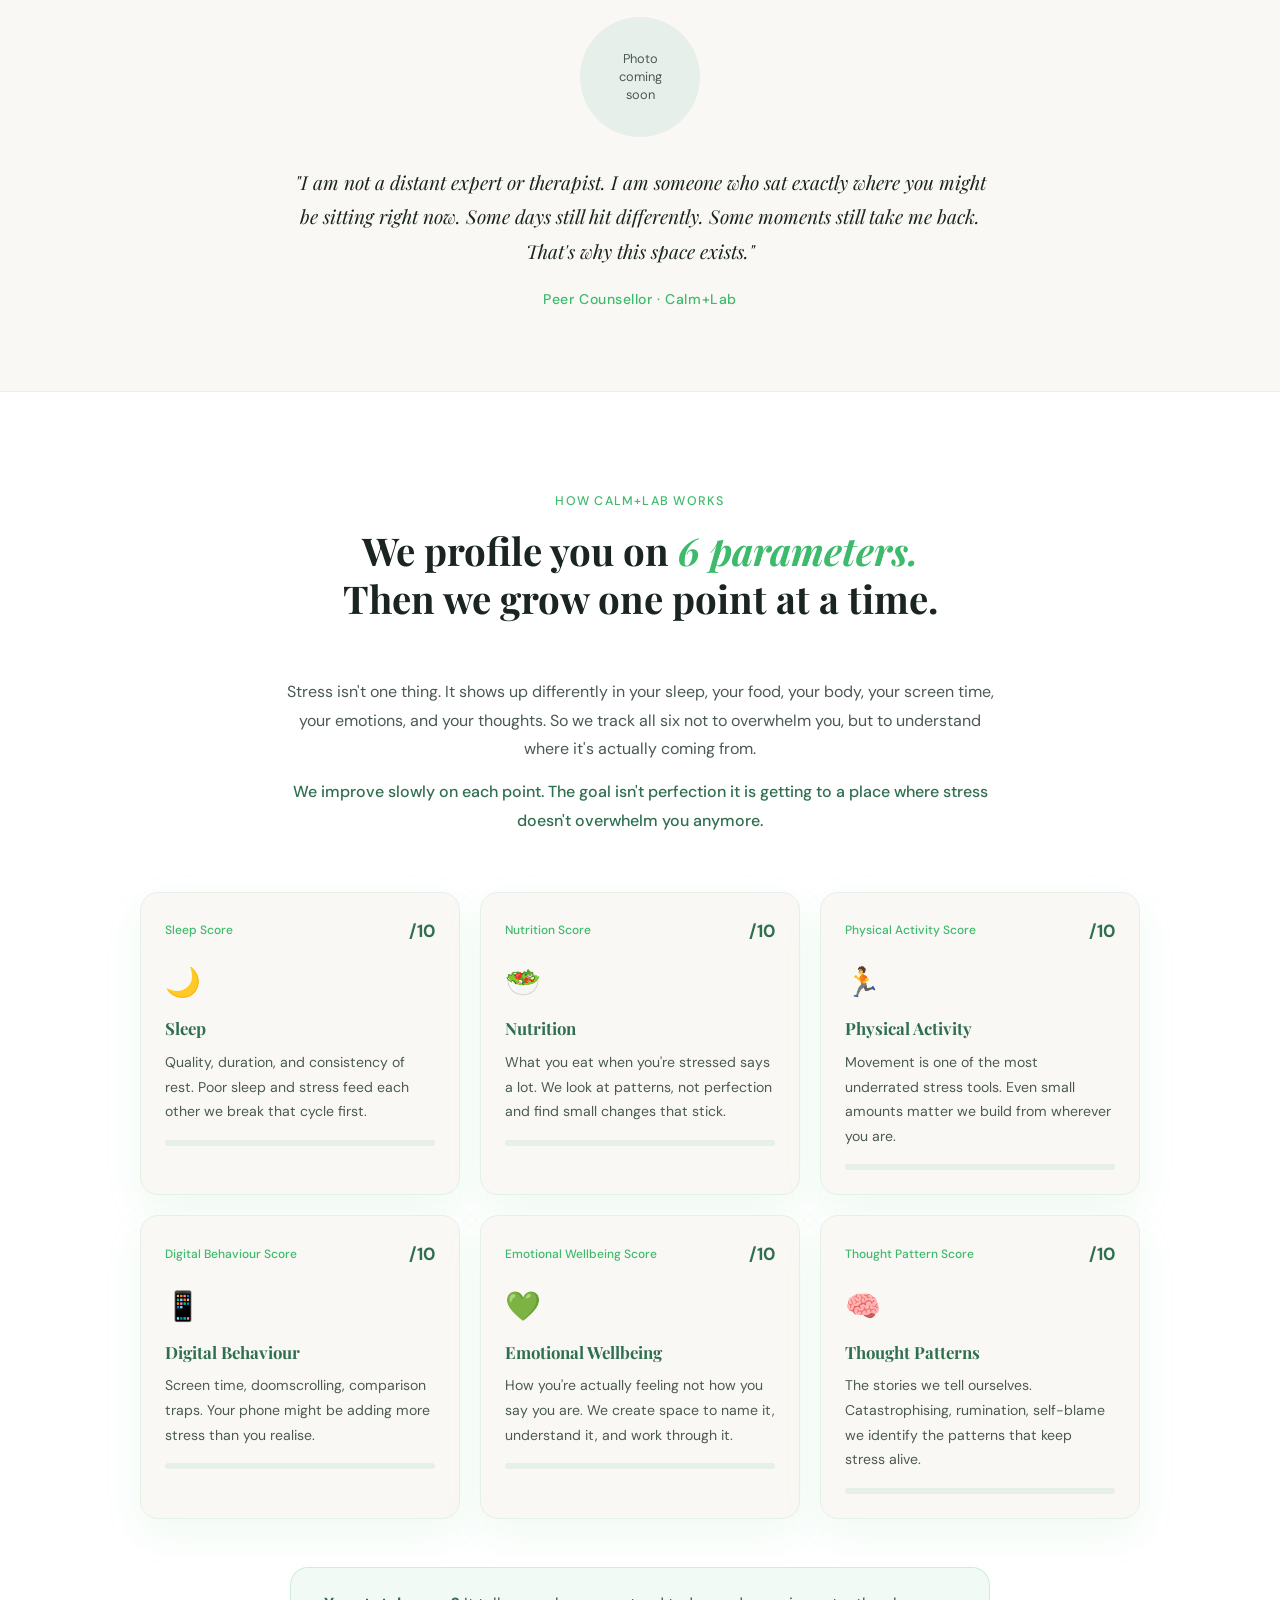
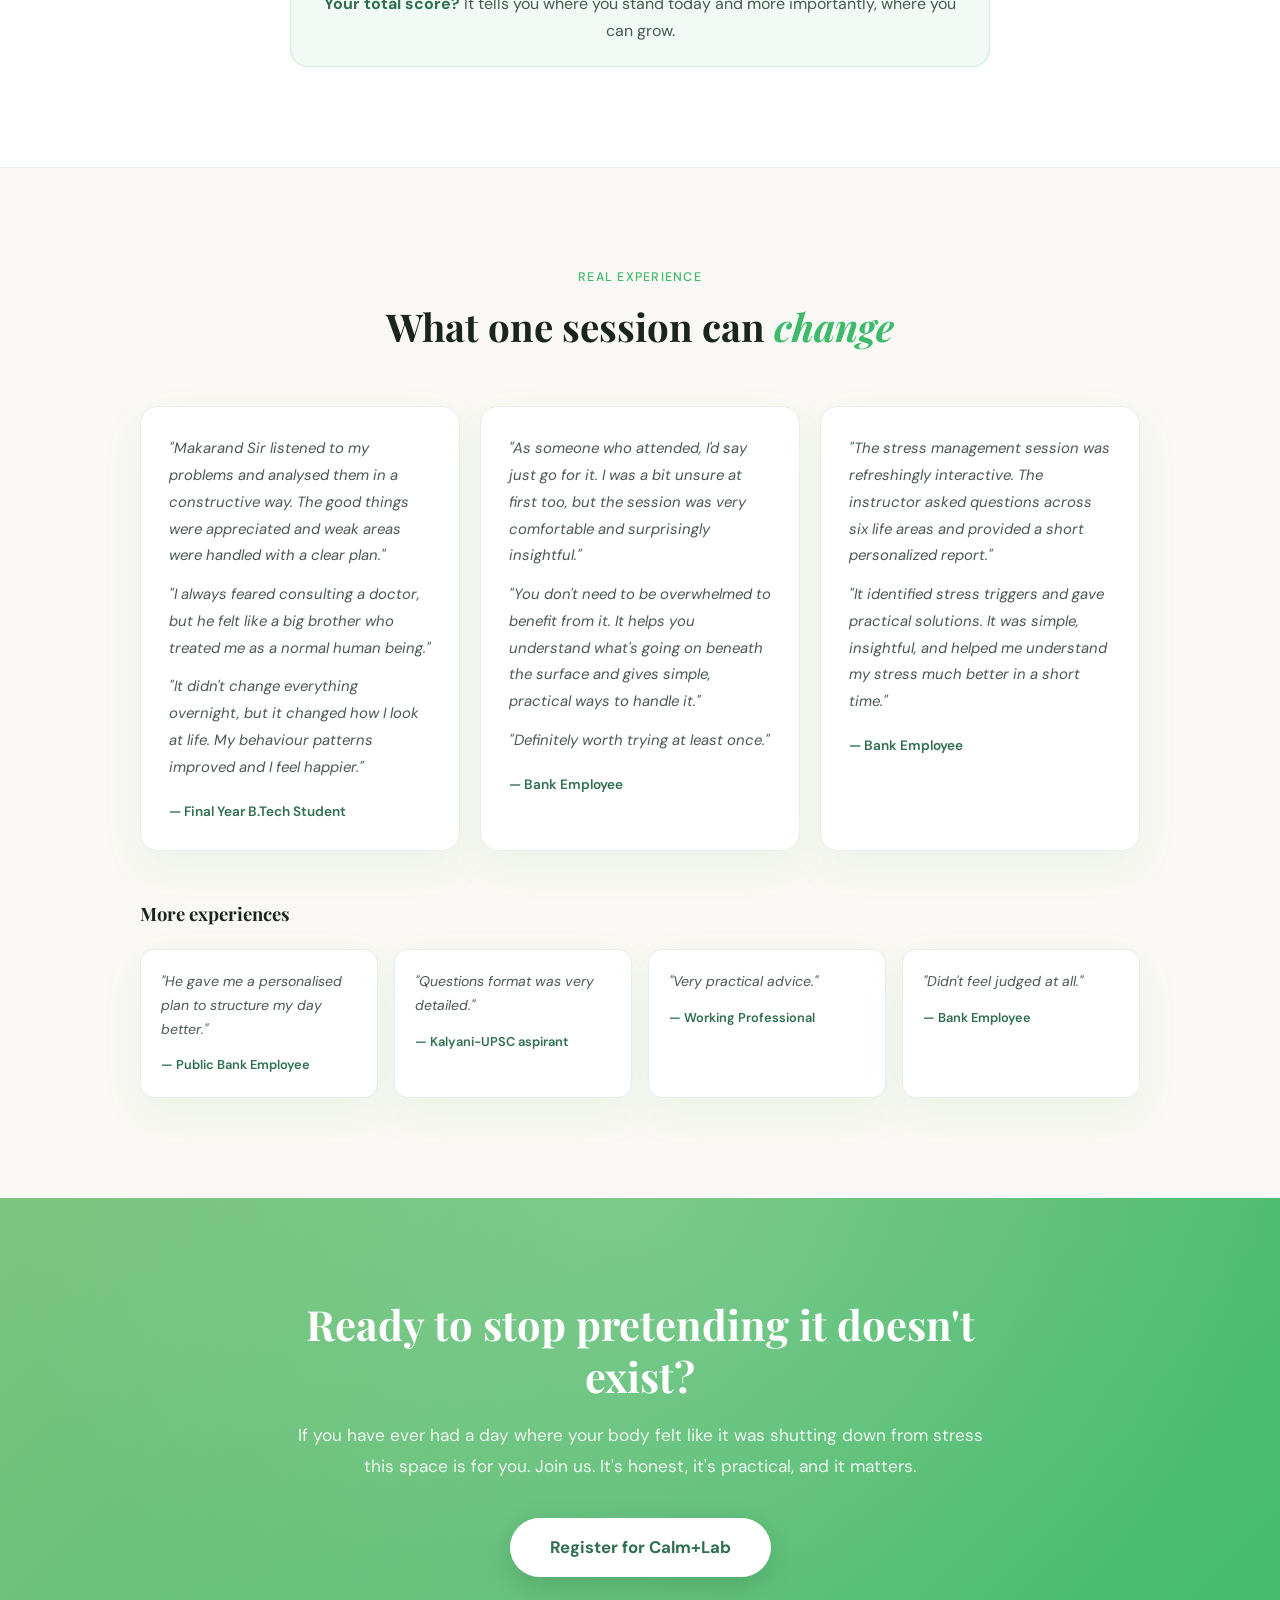
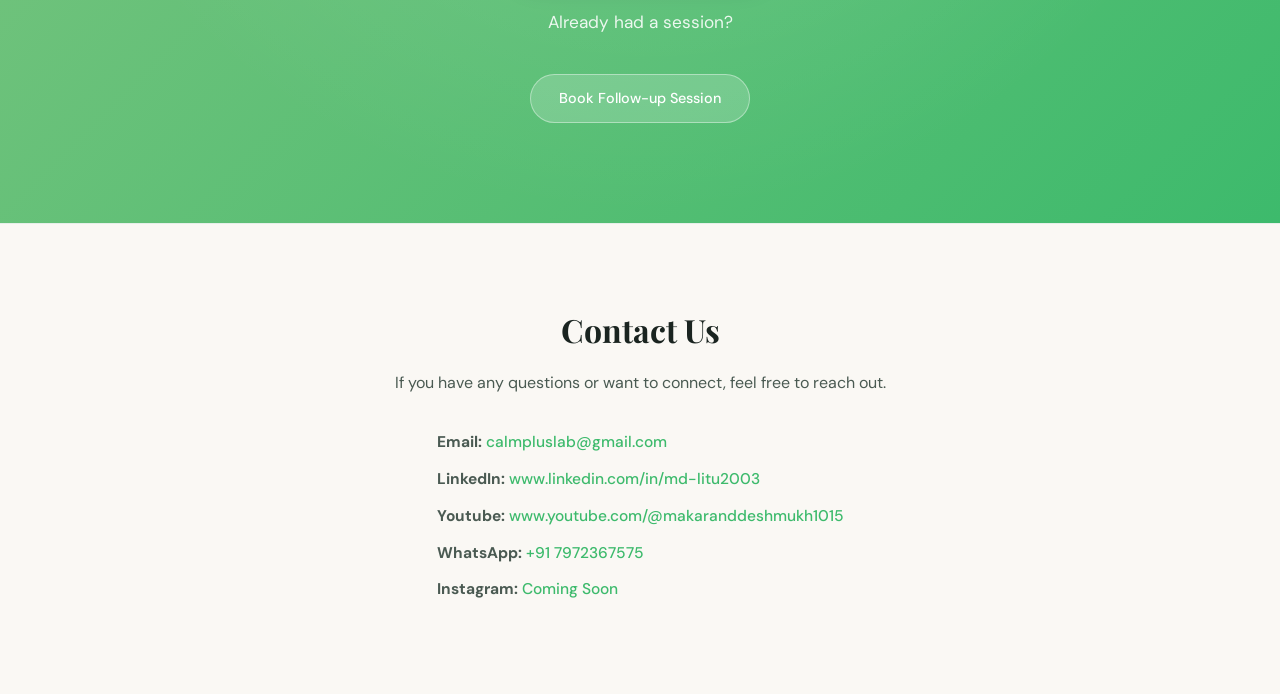
==== commit db0d1858: "Update index.html changed Ai written content into humanized form" ====
--- a/index.html
+++ b/index.html
@@ -68,7 +68,7 @@
       <h2>Born from a different kind of rock bottom.</h2>
       <p>
         Ankur Warikoo started Money Matters because of financial rock bottom.
-        Calm+Lab started because of something harder to name — six months of living inside a body that felt like it was shutting down.
+        Calm+Lab started because of something harder to name six months of living inside a body that felt like it was shutting down.
       </p>
       <p>
         Hair falling out. Constant headaches. Seven kilos gone. Head down, hands in pockets, not wanting to talk to anyone. Stopping at mirrors because the person looking back wasn't recognisable anymore.
@@ -108,12 +108,12 @@
       <li>Your mind keeps running even when you want to rest</li>
       <li>You overthink small things again and again</li>
       <li>You feel tired, even without doing much</li>
-      <li>You've tried "motivation" but nothing really sticks</li>
+      <li>You have tried "motivation" but nothing really sticks</li>
       <li>Your mind keeps running future scenarios</li>
     </ul>
     <div class="who-divider"></div>
     <p class="who-scenario">
-      And slowly… you start thinking —<br><br>
+      And slowly… you start thinking <br><br>
       "What if this is just how life is going to be?"<br><br>
       That constant stress. That noise in your head.<br>
       That feeling of never being fully at ease.
@@ -136,17 +136,17 @@
     <div class="card reveal">
       <div class="card-icon">💬</div>
       <h3>Honest Conversations</h3>
-      <p>We talk about stress the way it actually is — not the curated, sanitised version. Real people, real experiences, no filters.</p>
+      <p>We talk about stress the way it actually is not the curated, sanitised version. Real people, real experiences, no filters.</p>
     </div>
     <div class="card reveal">
       <div class="card-icon">🧭</div>
       <h3>Practical Tools</h3>
-      <p>We help you track your lifestyle, thought patterns, and emotional well-being. Not to judge — to understand, and then to change.</p>
+      <p>We help you track your lifestyle, thought patterns, and emotional well-being. Not to judge but to understand, and then to change.</p>
     </div>
     <div class="card reveal">
       <div class="card-icon">🌱</div>
       <h3>Peer Support</h3>
-      <p>Guided by someone who sat exactly where you might be sitting. Not a distant expert — a person who found their way out and wants to show you the path.</p>
+      <p>Guided by someone who sat exactly where you might be sitting. Not a distant expert a person who found their way out and wants to show you the path.</p>
     </div>
   </div>
 </section>
@@ -156,7 +156,7 @@
   <div class="founder-inner reveal">
     <div class="founder-photo-placeholder">Photo<br>coming<br>soon</div>
     <blockquote>
-      "I'm not a distant expert or therapist. I'm someone who sat exactly where you might be sitting right now. Some days still hit differently. Some moments still take me back. That's why this space exists."
+      "I am not a distant expert or therapist. I am someone who sat exactly where you might be sitting right now. Some days still hit differently. Some moments still take me back. That's why this space exists."
     </blockquote>
     <div class="founder-name">Peer Counsellor · Calm+Lab</div>
   </div>
@@ -166,12 +166,12 @@
 <section class="six-params">
   <div class="section-header reveal">
     <span class="section-label">How Calm+Lab works</span>
-    <h2>We profile you on <em>6 parameters.</em><br>Then we grow — one point at a time.</h2>
+    <h2>We profile you on <em>6 parameters.</em><br>Then we grow one point at a time.</h2>
   </div>
 
   <div class="params-intro reveal">
-    <p>Stress isn't one thing. It shows up differently in your sleep, your food, your body, your screen time, your emotions, and your thoughts. So we track all six — not to overwhelm you, but to understand where it's actually coming from.</p>
-    <p class="params-promise">We improve slowly on each point. The goal isn't perfection — it's getting to a place where stress doesn't overwhelm you anymore.</p>
+    <p>Stress isn't one thing. It shows up differently in your sleep, your food, your body, your screen time, your emotions, and your thoughts. So we track all six not to overwhelm you, but to understand where it's actually coming from.</p>
+    <p class="params-promise">We improve slowly on each point. The goal isn't perfection it is getting to a place where stress doesn't overwhelm you anymore.</p>
   </div>
 
   <div class="params-grid">
@@ -179,21 +179,21 @@
       <div class="param-score"><span class="score-label">Sleep Score</span><span class="score-value">/10</span></div>
       <div class="param-icon">🌙</div>
       <h3>Sleep</h3>
-      <p>Quality, duration, and consistency of rest. Poor sleep and stress feed each other — we break that cycle first.</p>
+      <p>Quality, duration, and consistency of rest. Poor sleep and stress feed each other we break that cycle first.</p>
       <div class="param-bar"><div class="param-fill" style="--fill:0%"></div></div>
     </div>
     <div class="param-card reveal" style="--i:1">
       <div class="param-score"><span class="score-label">Nutrition Score</span><span class="score-value">/10</span></div>
       <div class="param-icon">🥗</div>
       <h3>Nutrition</h3>
-      <p>What you eat when you're stressed says a lot. We look at patterns, not perfection — and find small changes that stick.</p>
+      <p>What you eat when you're stressed says a lot. We look at patterns, not perfection and find small changes that stick.</p>
       <div class="param-bar"><div class="param-fill" style="--fill:0%"></div></div>
     </div>
     <div class="param-card reveal" style="--i:2">
       <div class="param-score"><span class="score-label">Physical Activity Score</span><span class="score-value">/10</span></div>
       <div class="param-icon">🏃</div>
       <h3>Physical Activity</h3>
-      <p>Movement is one of the most underrated stress tools. Even small amounts matter — we build from wherever you are.</p>
+      <p>Movement is one of the most underrated stress tools. Even small amounts matter we build from wherever you are.</p>
       <div class="param-bar"><div class="param-fill" style="--fill:0%"></div></div>
     </div>
     <div class="param-card reveal" style="--i:3">
@@ -207,21 +207,21 @@
       <div class="param-score"><span class="score-label">Emotional Wellbeing Score</span><span class="score-value">/10</span></div>
       <div class="param-icon">💚</div>
       <h3>Emotional Wellbeing</h3>
-      <p>How you're actually feeling — not how you say you are. We create space to name it, understand it, and work through it.</p>
+      <p>How you're actually feeling not how you say you are. We create space to name it, understand it, and work through it.</p>
       <div class="param-bar"><div class="param-fill" style="--fill:0%"></div></div>
     </div>
     <div class="param-card reveal" style="--i:5">
       <div class="param-score"><span class="score-label">Thought Pattern Score</span><span class="score-value">/10</span></div>
       <div class="param-icon">🧠</div>
       <h3>Thought Patterns</h3>
-      <p>The stories we tell ourselves. Catastrophising, rumination, self-blame — we identify the patterns that keep stress alive.</p>
+      <p>The stories we tell ourselves. Catastrophising, rumination, self-blame we identify the patterns that keep stress alive.</p>
       <div class="param-bar"><div class="param-fill" style="--fill:0%"></div></div>
     </div>
   </div>
 
   <div class="params-cta reveal">
     <div class="params-cta-text">
-      <strong>Your total score?</strong> It tells you where you stand today — and more importantly, where you can grow.
+      <strong>Your total score?</strong> It tells you where you stand today and more importantly, where you can grow.
     </div>
   </div>
 </section>
@@ -271,7 +271,7 @@
   <div class="register-glow"></div>
   <div class="register-inner reveal">
     <h2>Ready to stop pretending it doesn't exist?</h2>
-    <p>If you've ever had a day where your body felt like it was shutting down from stress — this space is for you. Join us. It's honest, it's practical, and it matters.</p>
+    <p>If you have ever had a day where your body felt like it was shutting down from stress this space is for you. Join us. It's honest, it's practical, and it matters.</p>
     <a href="https://forms.gle/Rzusw9EZgvXhvq6D9" class="register-btn" target="_blank">Register for Calm+Lab</a>
     <div class="followup-block">
       <p class="followup-label">Already had a session?</p>
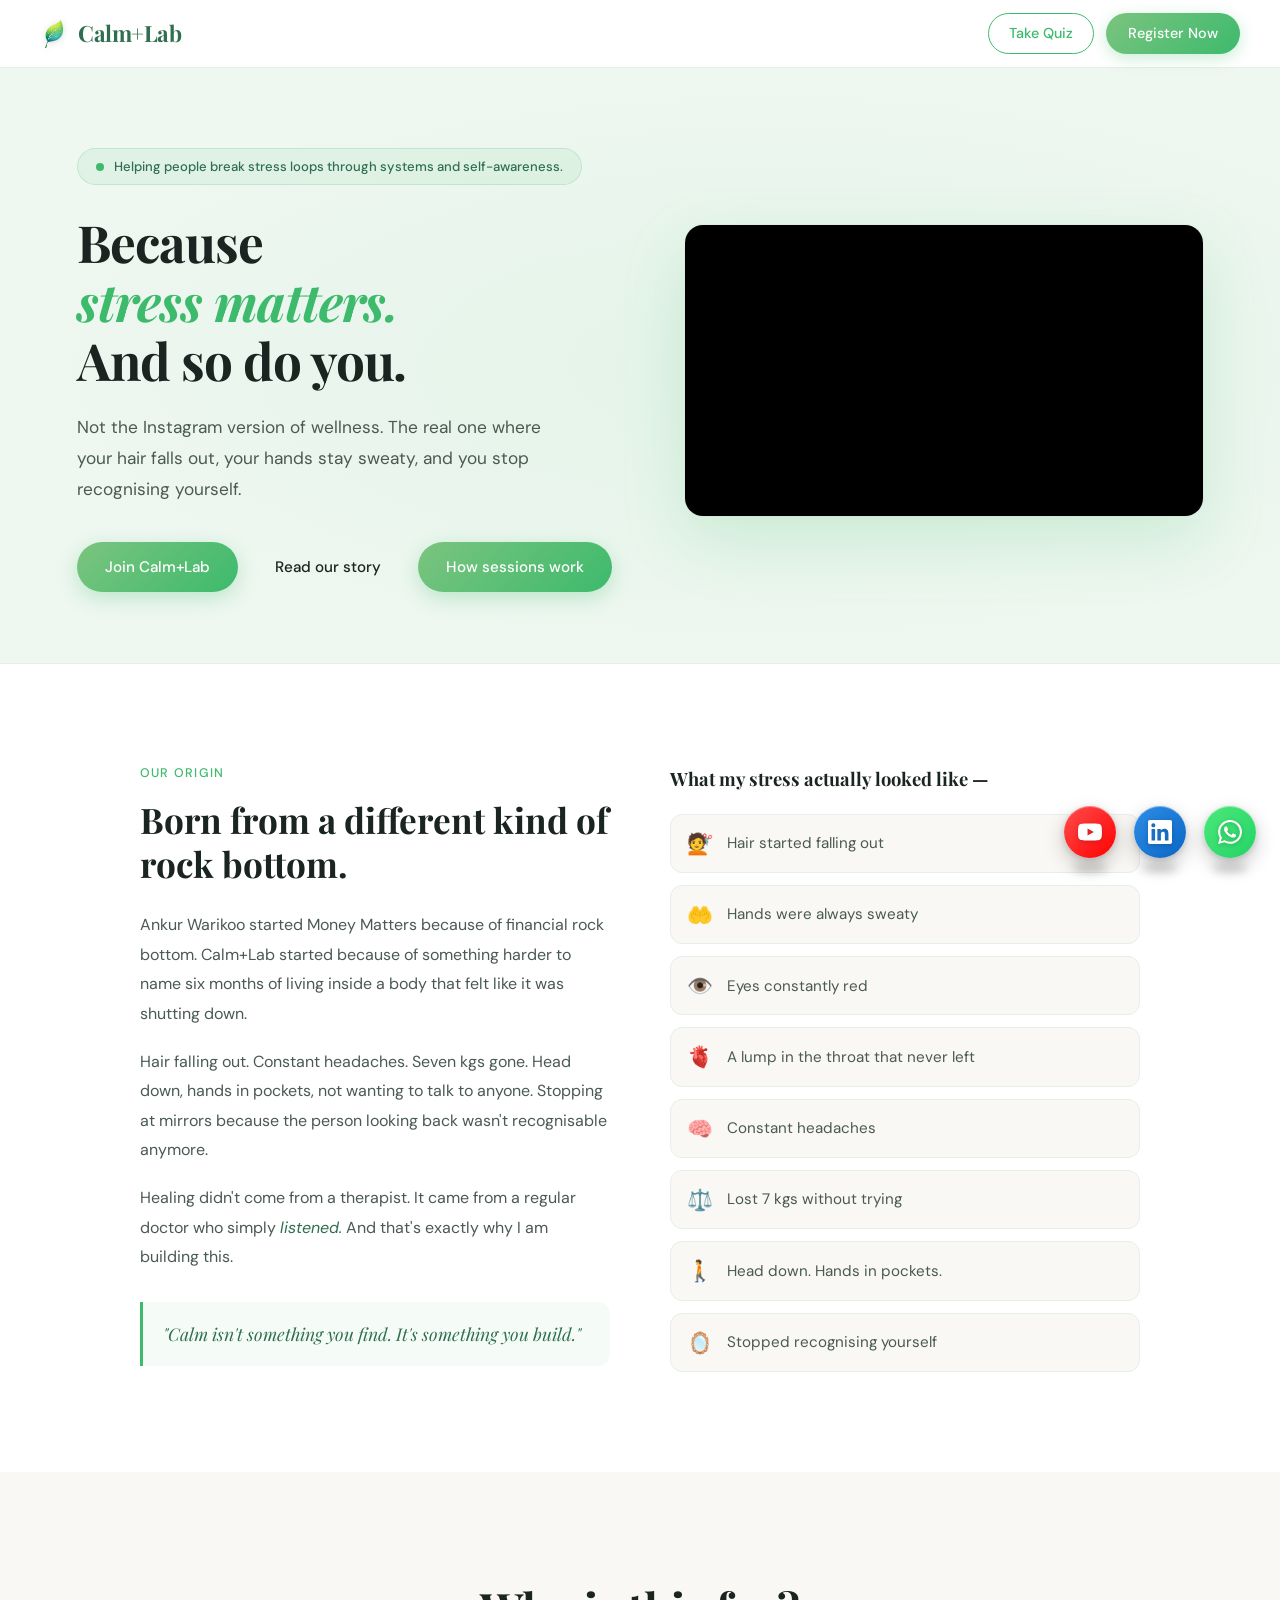
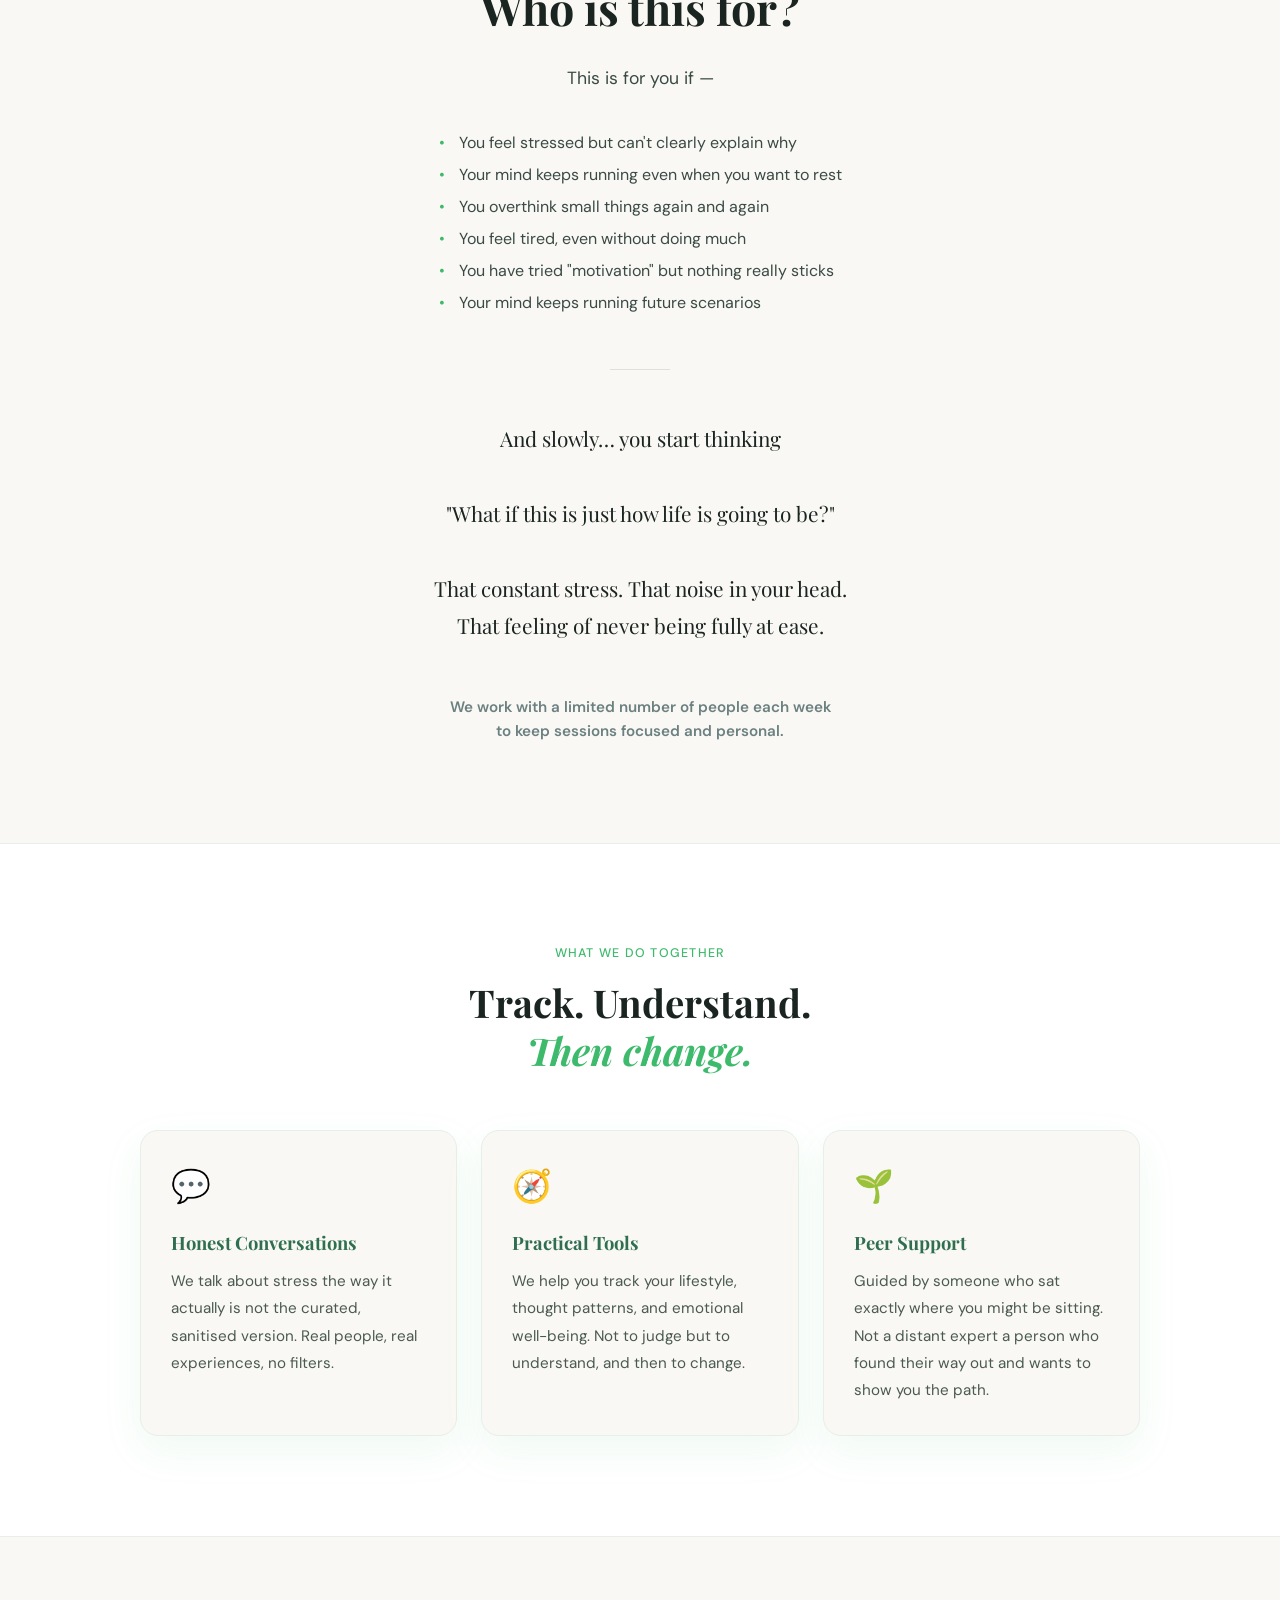
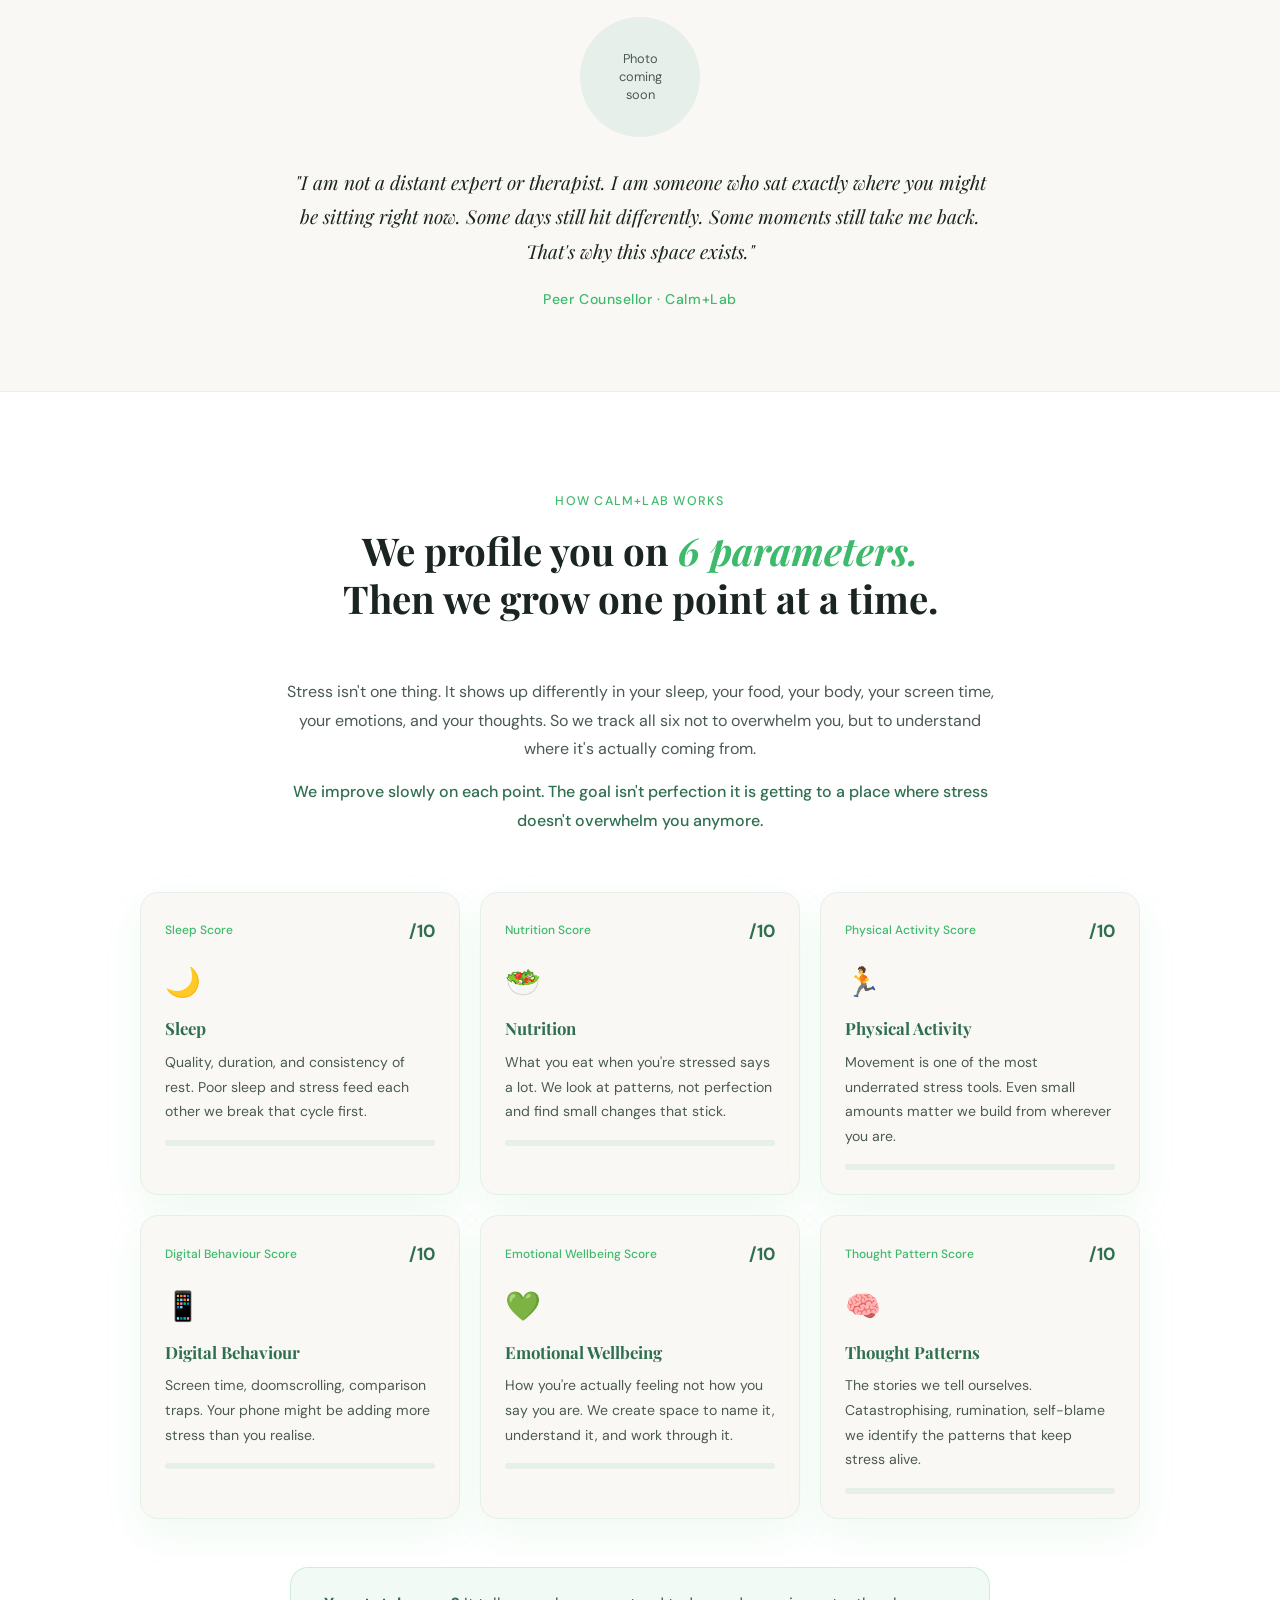
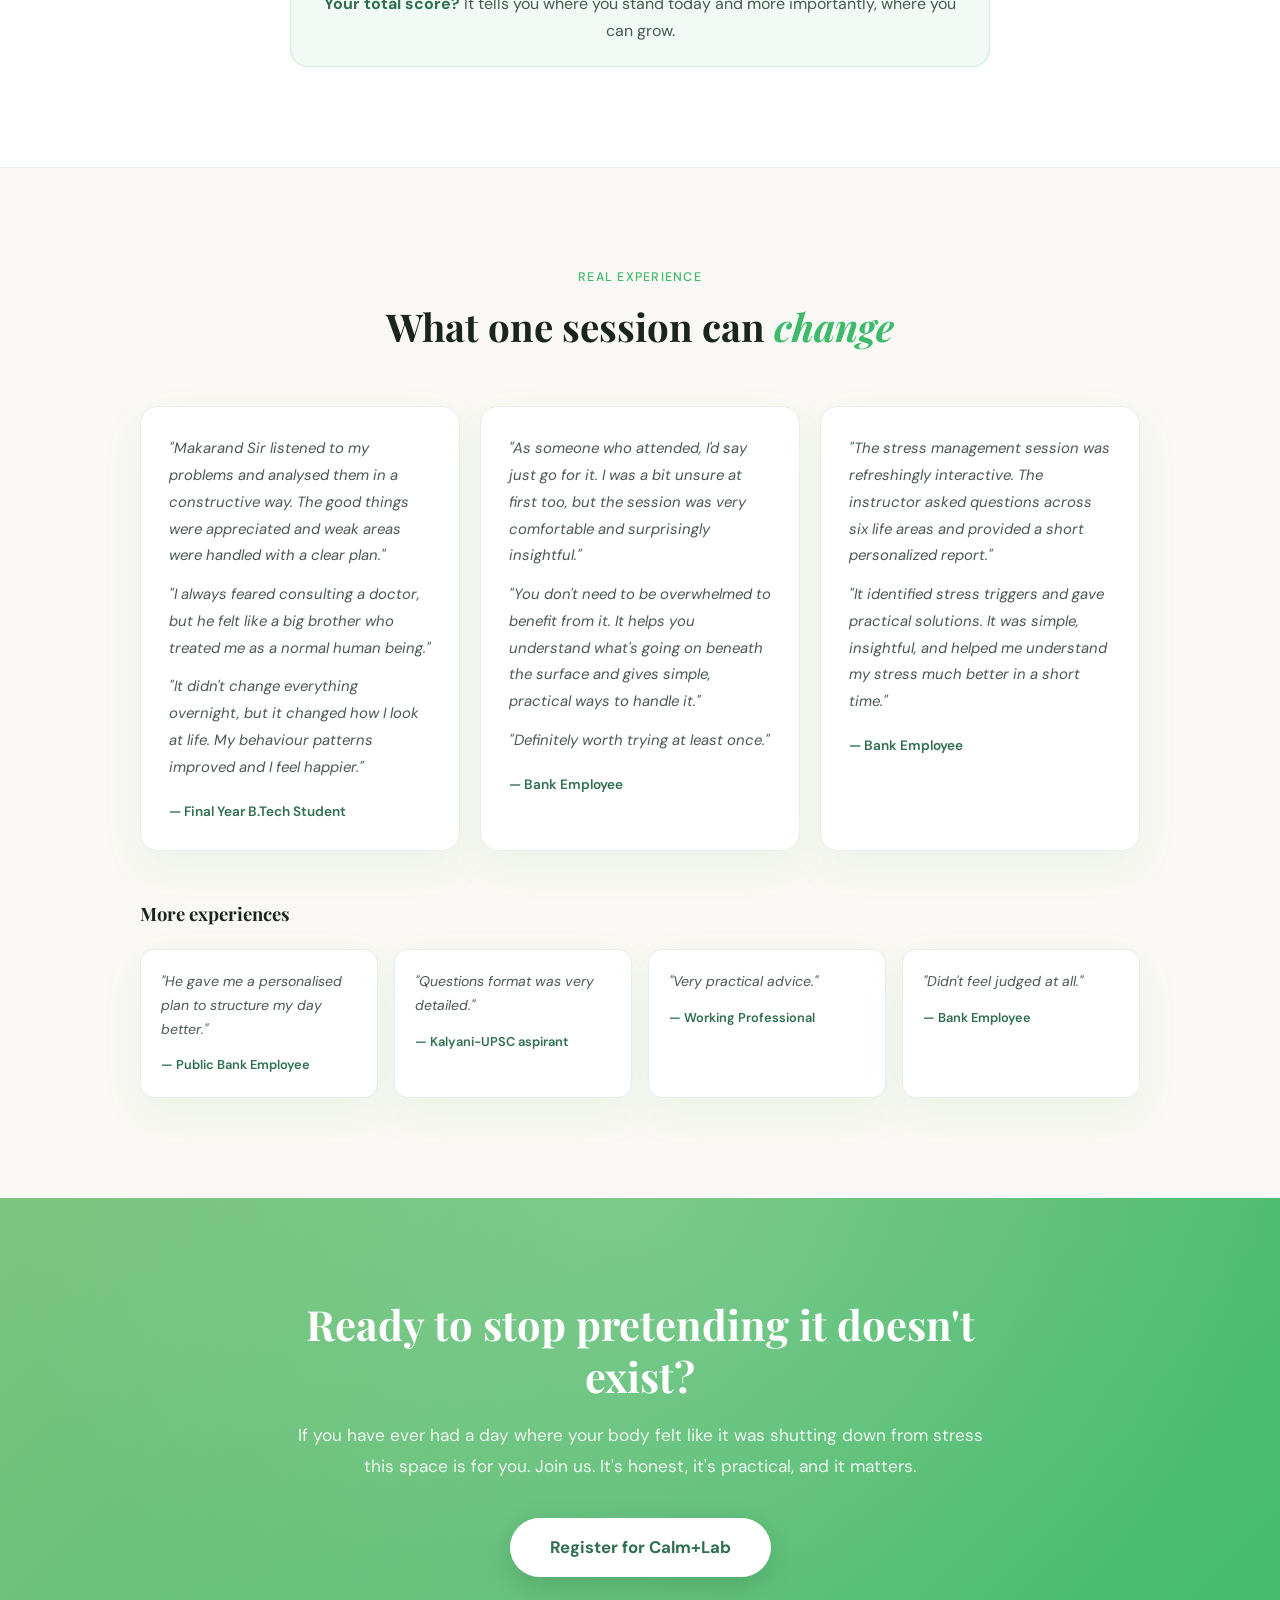
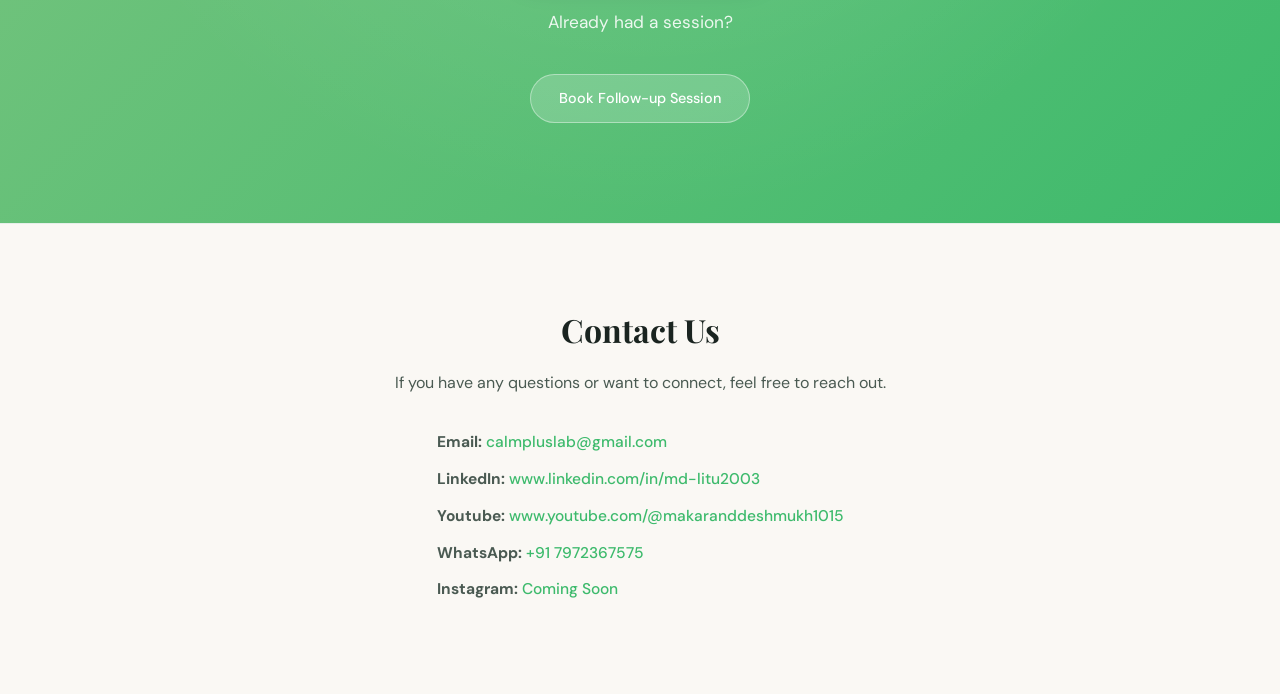
==== commit e55fcd6e: "Update index.html" ====
--- a/index.html
+++ b/index.html
@@ -31,7 +31,7 @@
   <div class="hero-content">
     <div class="hero-tag">
       <div class="hero-tag-dot"></div>
-      A safe space for real conversations
+      Helping people break stress loops through systems and self-awareness.
     </div>
 
     <h1>
@@ -39,7 +39,7 @@
     </h1>
 
     <p class="hero-sub">
-      Not the Instagram version of wellness. The real one — where your hair falls out, your hands stay sweaty, and you stop recognising yourself.
+      Not the Instagram version of wellness. The real one where your hair falls out, your hands stay sweaty, and you stop recognising yourself.
     </p>
 
     <div class="hero-actions">
@@ -71,11 +71,11 @@
         Calm+Lab started because of something harder to name six months of living inside a body that felt like it was shutting down.
       </p>
       <p>
-        Hair falling out. Constant headaches. Seven kilos gone. Head down, hands in pockets, not wanting to talk to anyone. Stopping at mirrors because the person looking back wasn't recognisable anymore.
+        Hair falling out. Constant headaches. Seven kgs gone. Head down, hands in pockets, not wanting to talk to anyone. Stopping at mirrors because the person looking back wasn't recognisable anymore.
       </p>
       <p>
         Healing didn't come from a therapist. It came from a regular doctor who simply <em>listened.</em>
-        And that's exactly why I'm building this.
+        And that's exactly why I am building this.
       </p>
       <div class="story-quote">
         <p>"Calm isn't something you find. It's something you build."</p>
